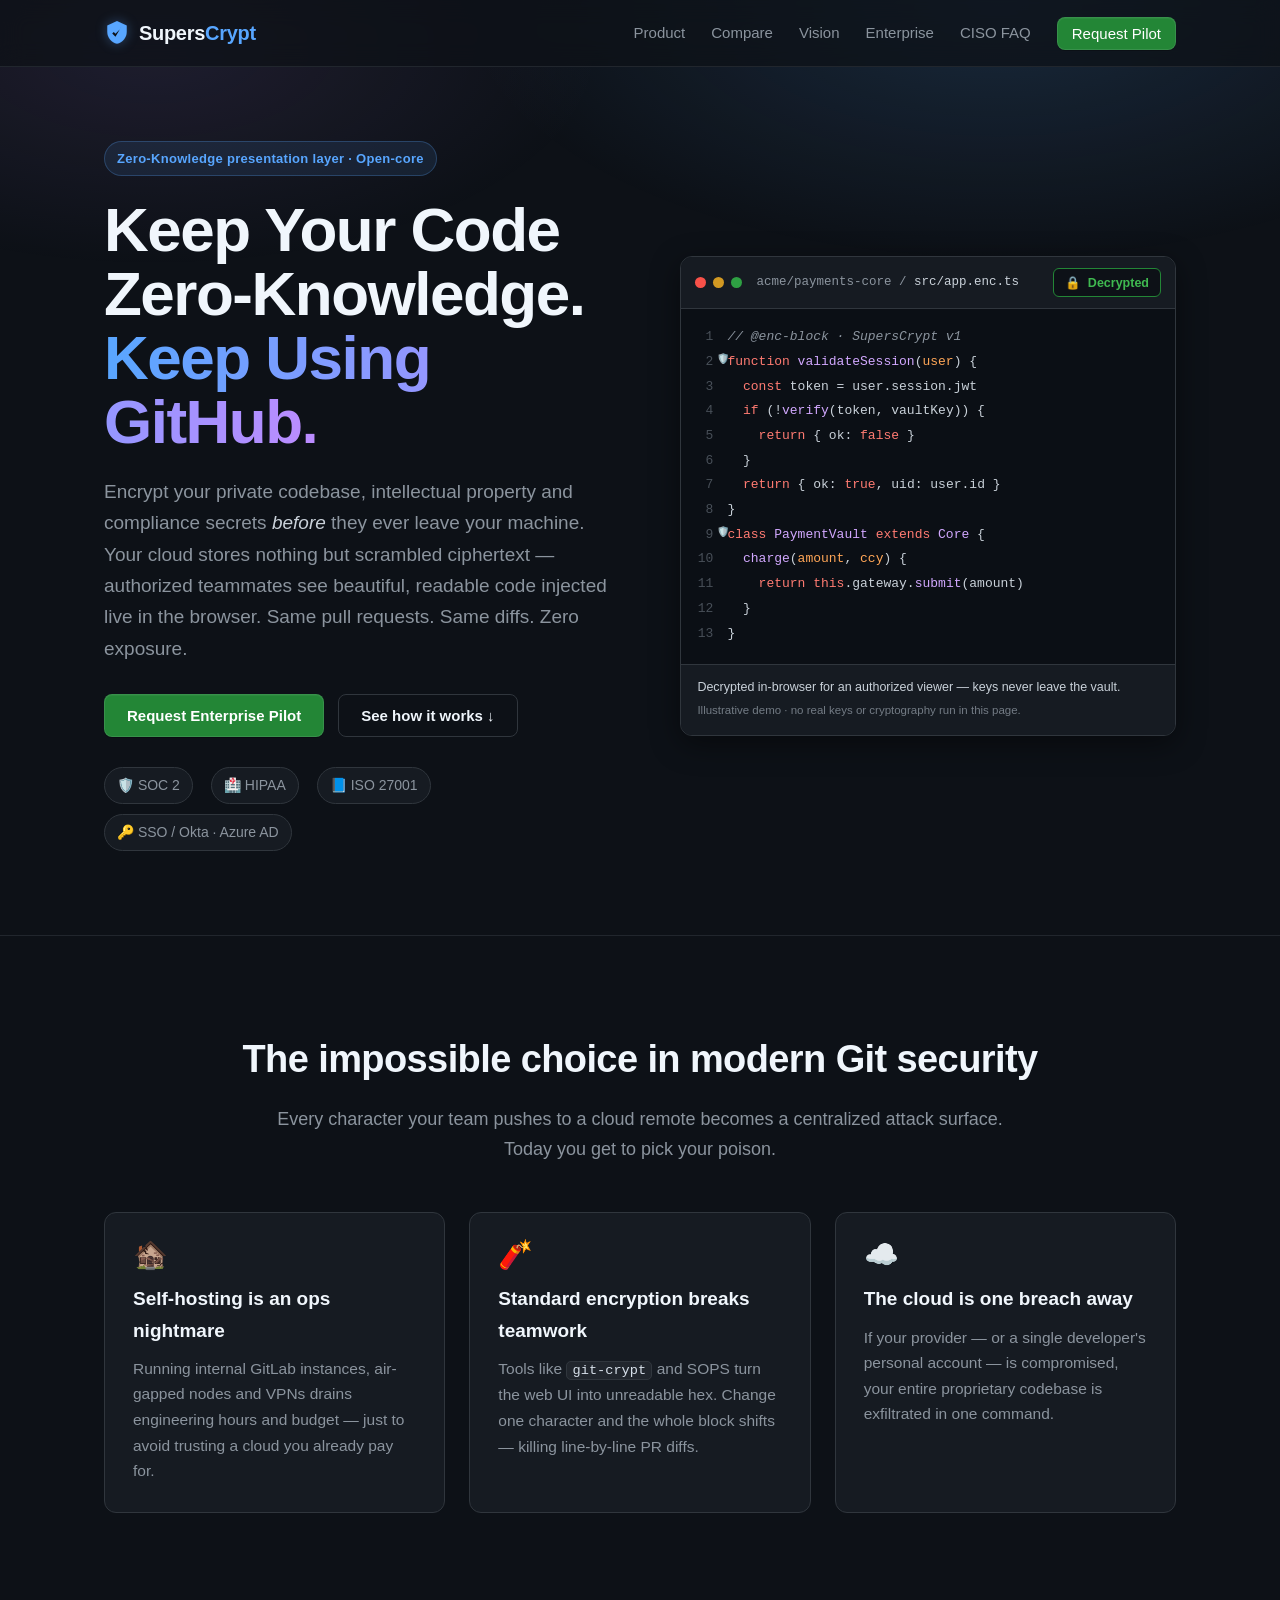
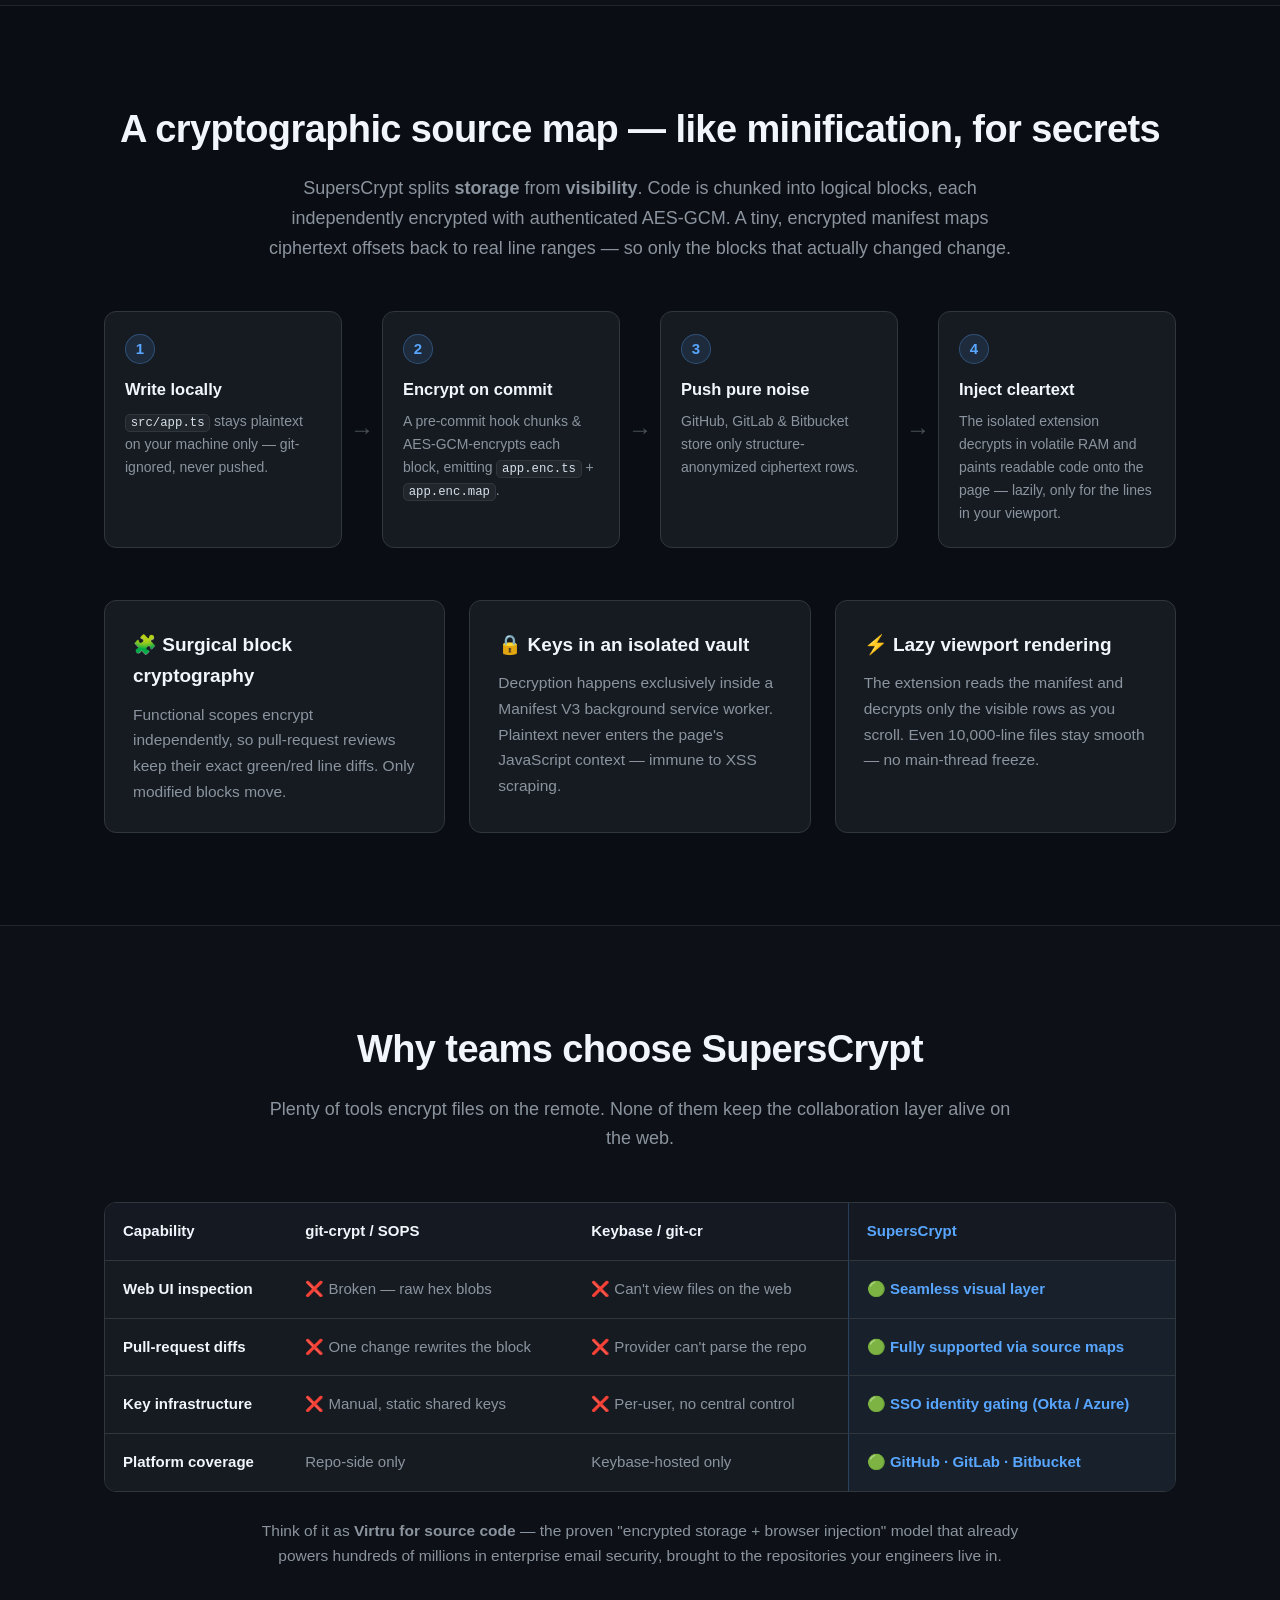
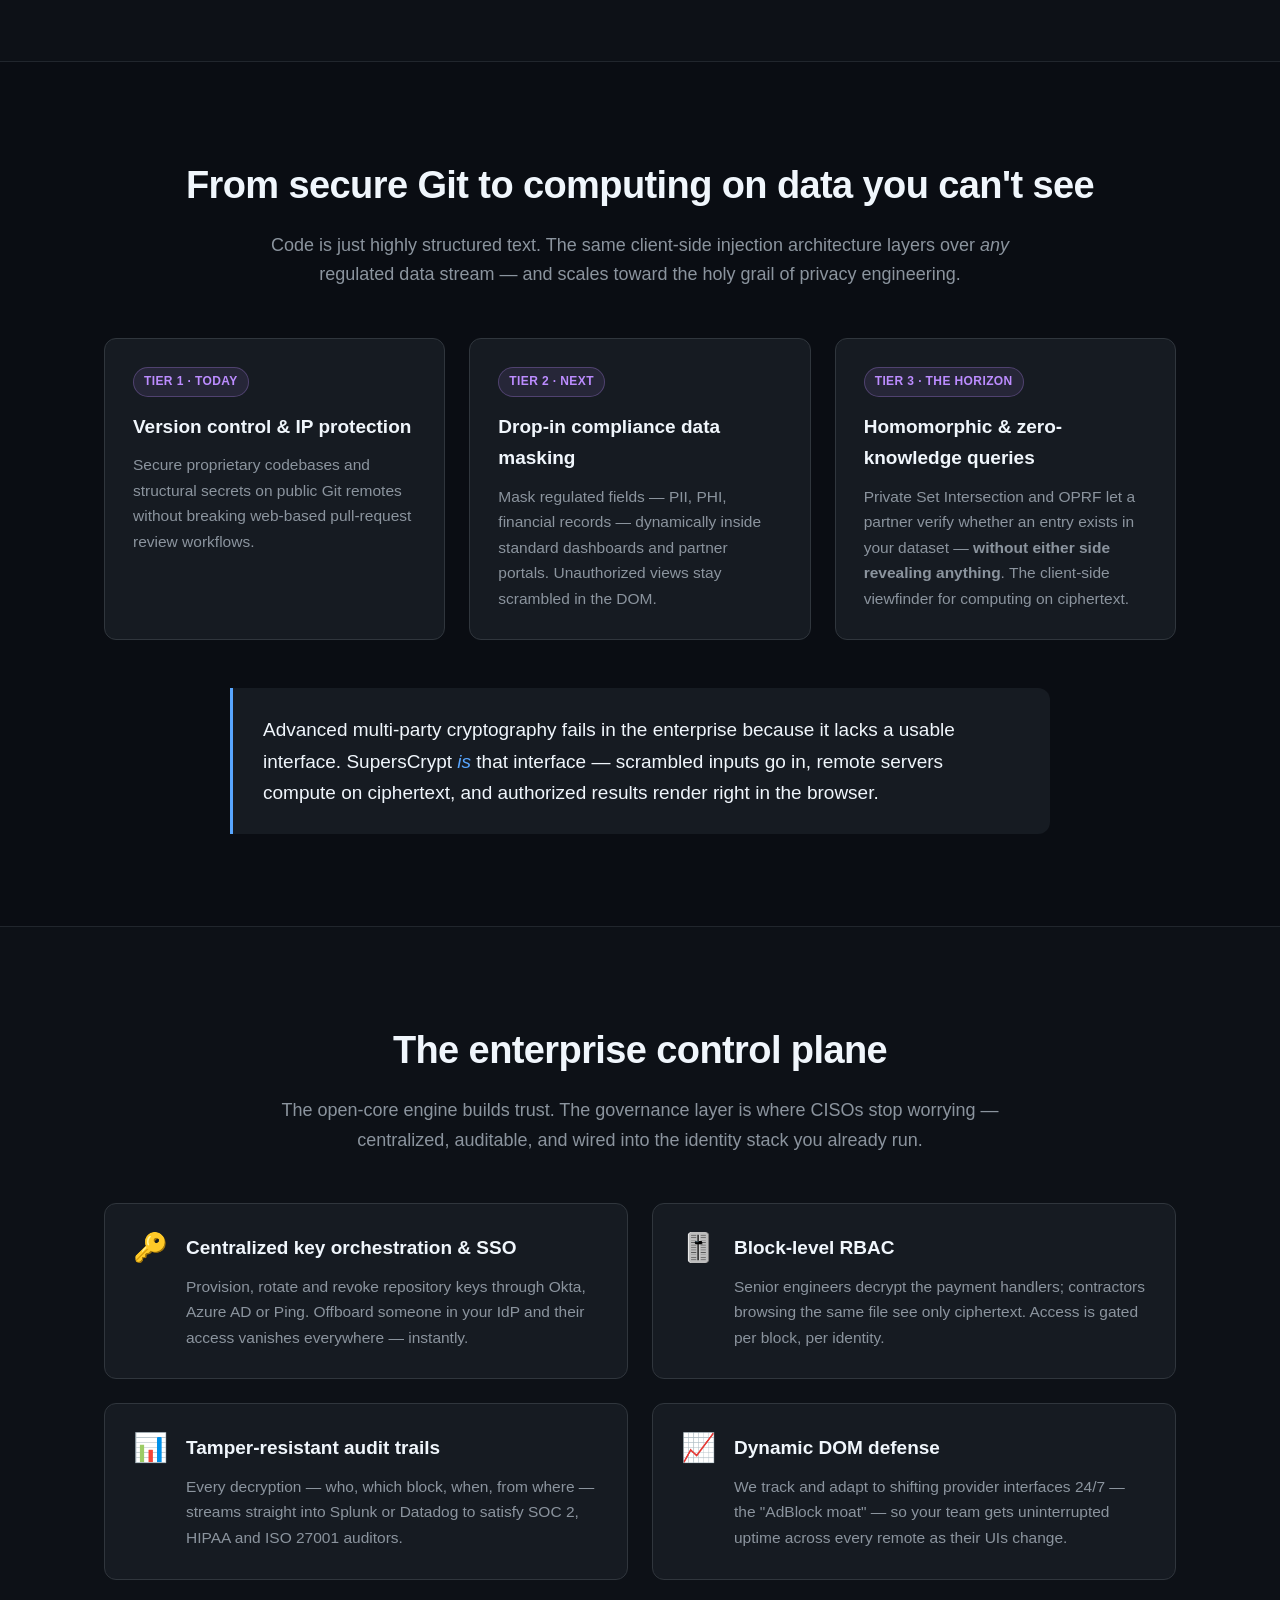
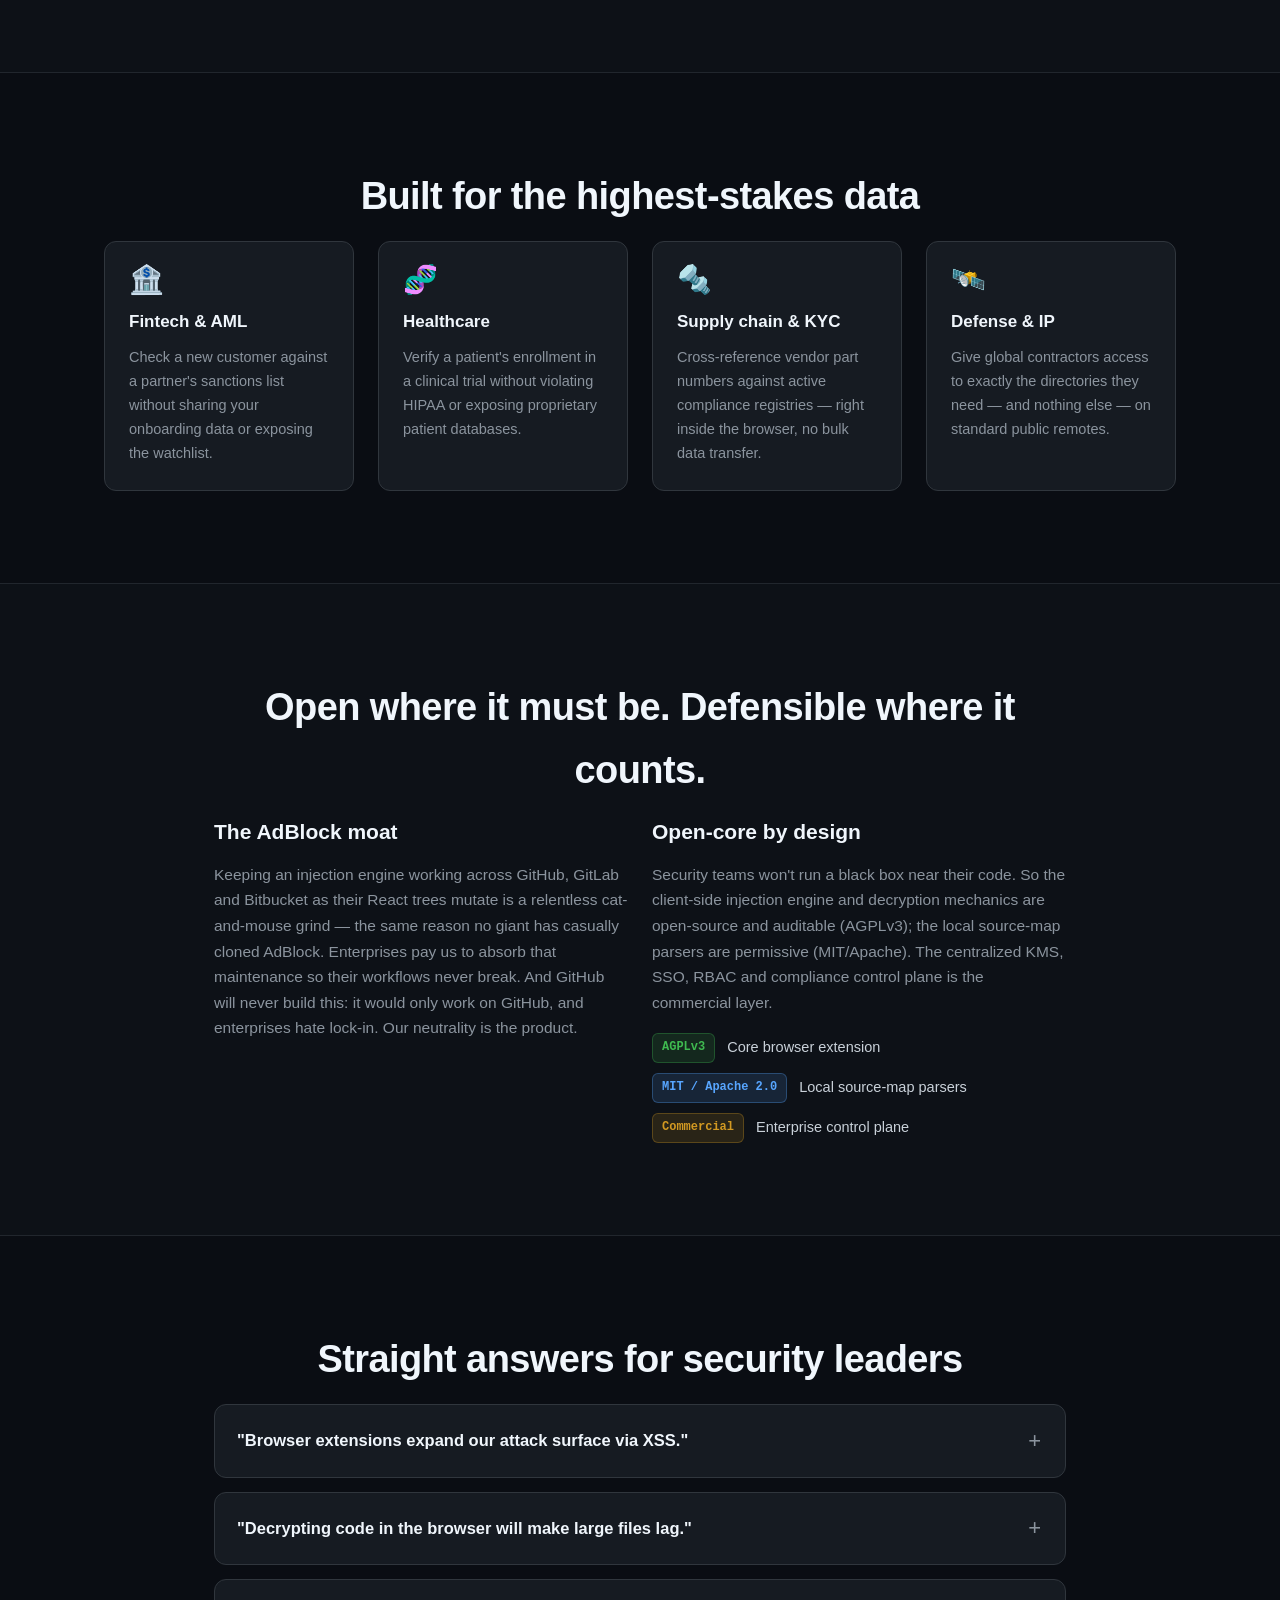
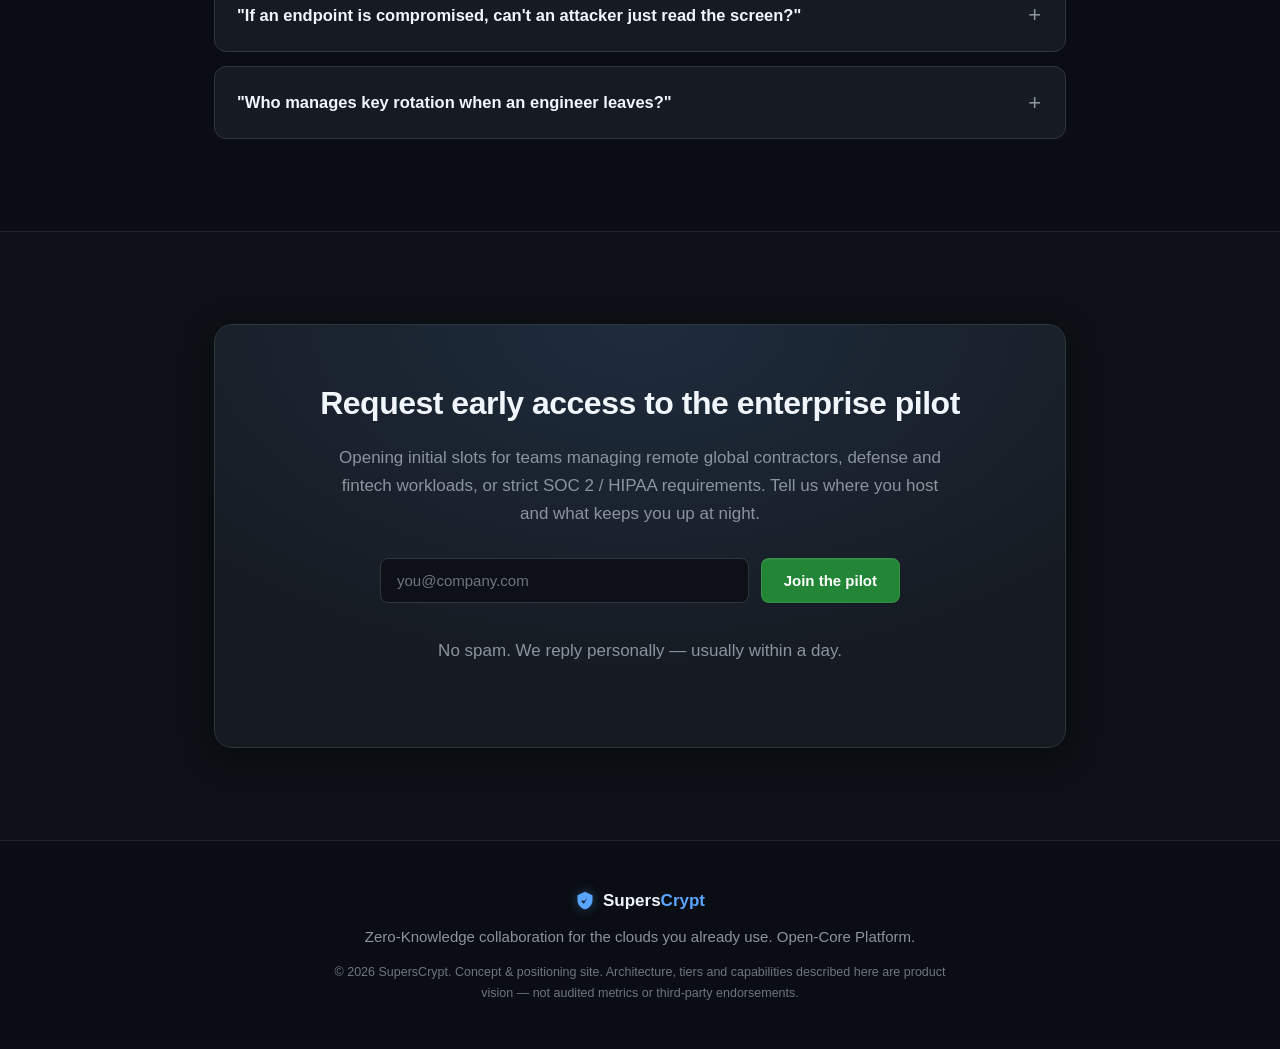
==== index.html @ 4b80c322 "Add SupersCrypt marketing website Static single-page site (index.html + styles.css + demo.js) with a" ====
<!DOCTYPE html>
<html lang="en">
<head>
  <meta charset="UTF-8" />
  <meta name="viewport" content="width=device-width, initial-scale=1.0" />
  <title>SupersCrypt — Zero-Knowledge Code &amp; Data on the Clouds You Already Use</title>
  <meta name="description"
    content="SupersCrypt keeps your source code and regulated data zero-knowledge on GitHub, GitLab and Bitbucket. A Manifest V3 browser extension renders ciphertext as live cleartext, client-side only — without breaking pull-request reviews." />
  <meta name="color-scheme" content="dark" />

  <!-- Open Graph -->
  <meta property="og:type" content="website" />
  <meta property="og:title" content="SupersCrypt — Keep Your Code Zero-Knowledge. Keep Using GitHub." />
  <meta property="og:description"
    content="Encrypt code and compliance secrets before they leave your machine. Collaborate seamlessly on public remotes with client-side visual injection." />

  <!-- Inline SVG shield favicon — no external requests -->
  <link rel="icon" href="data:image/svg+xml,%3Csvg xmlns='http://www.w3.org/2000/svg' viewBox='0 0 24 24'%3E%3Cpath fill='%2358a6ff' d='M12 1 3 5v6c0 5 3.8 9.7 9 11 5.2-1.3 9-6 9-11V5l-9-4Z'/%3E%3Cpath fill='%230d1117' d='m10.6 15.4-3-3 1.4-1.4 1.6 1.6 3.9-3.9L16 6.2l-5.4 9.2Z'/%3E%3C/svg%3E" />

  <link rel="stylesheet" href="styles.css" />
</head>
<body>
  <a class="skip-link" href="#hero">Skip to content</a>

  <!-- ============================ HEADER ============================ -->
  <header class="site-header">
    <div class="container header-inner">
      <a class="logo" href="#hero" aria-label="SupersCrypt home">
        <svg class="logo-mark" viewBox="0 0 24 24" width="26" height="26" aria-hidden="true">
          <path fill="var(--accent-blue)" d="M12 1 3 5v6c0 5 3.8 9.7 9 11 5.2-1.3 9-6 9-11V5l-9-4Z" />
          <path fill="var(--bg-dark)" d="m10.6 15.4-3-3 1.4-1.4 1.6 1.6 3.9-3.9L16 6.2l-5.4 9.2Z" />
        </svg>
        <span>Supers<span class="logo-accent">Crypt</span></span>
      </a>

      <button class="nav-toggle" aria-expanded="false" aria-controls="primary-nav" aria-label="Toggle navigation">
        <span></span><span></span><span></span>
      </button>

      <nav id="primary-nav" class="primary-nav" aria-label="Primary">
        <a href="#how">Product</a>
        <a href="#compare">Compare</a>
        <a href="#vision">Vision</a>
        <a href="#enterprise">Enterprise</a>
        <a href="#faq">CISO&nbsp;FAQ</a>
        <a class="btn btn-primary btn-sm" href="#pilot">Request&nbsp;Pilot</a>
      </nav>
    </div>
  </header>

  <main>
    <!-- ============================ HERO ============================ -->
    <section class="hero" id="hero">
      <div class="container hero-grid">
        <div class="hero-copy">
          <span class="eyebrow">Zero-Knowledge presentation layer · Open-core</span>
          <h1>Keep Your Code<br />Zero-Knowledge.<br /><span class="grad">Keep Using GitHub.</span></h1>
          <p class="hero-sub">
            Encrypt your private codebase, intellectual property and compliance secrets
            <em>before</em> they ever leave your machine. Your cloud stores nothing but scrambled
            ciphertext — authorized teammates see beautiful, readable code injected live in the
            browser. Same pull requests. Same diffs. Zero exposure.
          </p>
          <div class="hero-cta">
            <a class="btn btn-primary" href="#pilot">Request Enterprise Pilot</a>
            <a class="btn btn-ghost" href="#how">See how it works ↓</a>
          </div>
          <ul class="hero-badges" aria-label="Compliance alignment">
            <li>🛡️ SOC 2</li>
            <li>🏥 HIPAA</li>
            <li>📘 ISO 27001</li>
            <li>🔑 SSO / Okta · Azure AD</li>
          </ul>
        </div>

        <!-- Animated visual-injection demo -->
        <figure class="demo" aria-label="Demonstration of ciphertext being decrypted into readable code in the browser">
          <div class="demo-chrome">
            <div class="demo-dots"><span></span><span></span><span></span></div>
            <div class="demo-file"><span class="demo-path">acme/payments-core</span> / <span class="demo-name">src/app.enc.ts</span></div>
            <button id="demo-toggle" class="demo-toggle" type="button" aria-pressed="false">
              <span class="demo-toggle-icon" aria-hidden="true">🔓</span>
              <span class="demo-toggle-label">Locked</span>
            </button>
          </div>
          <div id="code" class="demo-code" role="img" aria-label="A source file shown as encrypted ciphertext, then decrypted into readable TypeScript with verified-block shields">
            <!-- rows injected by demo.js -->
          </div>
          <figcaption class="demo-caption">
            <span id="demo-status">Ciphertext on the server — what GitHub actually stores.</span>
            <span class="demo-note">Illustrative demo · no real keys or cryptography run in this page.</span>
          </figcaption>
        </figure>
      </div>
    </section>

    <!-- ============================ PROBLEM ============================ -->
    <section class="section" id="problem">
      <div class="container">
        <h2 class="section-title">The impossible choice in modern Git security</h2>
        <p class="section-lead">
          Every character your team pushes to a cloud remote becomes a centralized attack surface.
          Today you get to pick your poison.
        </p>
        <div class="grid grid-3 reveal-group">
          <article class="card">
            <div class="card-icon">🏚️</div>
            <h3>Self-hosting is an ops nightmare</h3>
            <p>Running internal GitLab instances, air-gapped nodes and VPNs drains engineering
              hours and budget — just to avoid trusting a cloud you already pay for.</p>
          </article>
          <article class="card">
            <div class="card-icon">🧨</div>
            <h3>Standard encryption breaks teamwork</h3>
            <p>Tools like <code>git-crypt</code> and SOPS turn the web UI into unreadable hex.
              Change one character and the whole block shifts — killing line-by-line PR diffs.</p>
          </article>
          <article class="card">
            <div class="card-icon">☁️</div>
            <h3>The cloud is one breach away</h3>
            <p>If your provider — or a single developer's personal account — is compromised, your
              entire proprietary codebase is exfiltrated in one command.</p>
          </article>
        </div>
      </div>
    </section>

    <!-- ============================ HOW IT WORKS ============================ -->
    <section class="section section-alt" id="how">
      <div class="container">
        <h2 class="section-title">A cryptographic source map — like minification, for secrets</h2>
        <p class="section-lead">
          SupersCrypt splits <strong>storage</strong> from <strong>visibility</strong>. Code is
          chunked into logical blocks, each independently encrypted with authenticated AES-GCM. A
          tiny, encrypted manifest maps ciphertext offsets back to real line ranges — so only the
          blocks that actually changed change.
        </p>

        <ol class="flow reveal-group" aria-label="Data flow">
          <li class="flow-step">
            <span class="flow-num">1</span>
            <h3>Write locally</h3>
            <p><code>src/app.ts</code> stays plaintext on your machine only — git-ignored, never
              pushed.</p>
          </li>
          <li class="flow-arrow" aria-hidden="true">→</li>
          <li class="flow-step">
            <span class="flow-num">2</span>
            <h3>Encrypt on commit</h3>
            <p>A pre-commit hook chunks &amp; AES-GCM-encrypts each block, emitting
              <code>app.enc.ts</code> + <code>app.enc.map</code>.</p>
          </li>
          <li class="flow-arrow" aria-hidden="true">→</li>
          <li class="flow-step">
            <span class="flow-num">3</span>
            <h3>Push pure noise</h3>
            <p>GitHub, GitLab &amp; Bitbucket store only structure-anonymized ciphertext rows.</p>
          </li>
          <li class="flow-arrow" aria-hidden="true">→</li>
          <li class="flow-step">
            <span class="flow-num">4</span>
            <h3>Inject cleartext</h3>
            <p>The isolated extension decrypts in volatile RAM and paints readable code onto the
              page — lazily, only for the lines in your viewport.</p>
          </li>
        </ol>

        <div class="grid grid-3 reveal-group how-pillars">
          <article class="card">
            <h3>🧩 Surgical block cryptography</h3>
            <p>Functional scopes encrypt independently, so pull-request reviews keep their exact
              green/red line diffs. Only modified blocks move.</p>
          </article>
          <article class="card">
            <h3>🔒 Keys in an isolated vault</h3>
            <p>Decryption happens exclusively inside a Manifest V3 background service worker.
              Plaintext never enters the page's JavaScript context — immune to XSS scraping.</p>
          </article>
          <article class="card">
            <h3>⚡ Lazy viewport rendering</h3>
            <p>The extension reads the manifest and decrypts only the visible rows as you scroll.
              Even 10,000-line files stay smooth — no main-thread freeze.</p>
          </article>
        </div>
      </div>
    </section>

    <!-- ============================ COMPARISON ============================ -->
    <section class="section" id="compare">
      <div class="container">
        <h2 class="section-title">Why teams choose SupersCrypt</h2>
        <p class="section-lead">
          Plenty of tools encrypt files on the remote. None of them keep the collaboration layer
          alive on the web.
        </p>
        <div class="table-wrap reveal">
          <table class="compare">
            <thead>
              <tr>
                <th scope="col">Capability</th>
                <th scope="col">git-crypt / SOPS</th>
                <th scope="col">Keybase / git-cr</th>
                <th scope="col" class="col-us">SupersCrypt</th>
              </tr>
            </thead>
            <tbody>
              <tr>
                <th scope="row">Web UI inspection</th>
                <td class="neg">❌ Broken — raw hex blobs</td>
                <td class="neg">❌ Can't view files on the web</td>
                <td class="pos">🟢 Seamless visual layer</td>
              </tr>
              <tr>
                <th scope="row">Pull-request diffs</th>
                <td class="neg">❌ One change rewrites the block</td>
                <td class="neg">❌ Provider can't parse the repo</td>
                <td class="pos">🟢 Fully supported via source maps</td>
              </tr>
              <tr>
                <th scope="row">Key infrastructure</th>
                <td class="neg">❌ Manual, static shared keys</td>
                <td class="neg">❌ Per-user, no central control</td>
                <td class="pos">🟢 SSO identity gating (Okta / Azure)</td>
              </tr>
              <tr>
                <th scope="row">Platform coverage</th>
                <td class="neg">Repo-side only</td>
                <td class="neg">Keybase-hosted only</td>
                <td class="pos">🟢 GitHub · GitLab · Bitbucket</td>
              </tr>
            </tbody>
          </table>
        </div>
        <p class="aside">
          Think of it as <strong>Virtru for source code</strong> — the proven "encrypted storage +
          browser injection" model that already powers hundreds of millions in enterprise email
          security, brought to the repositories your engineers live in.
        </p>
      </div>
    </section>

    <!-- ============================ VISION ============================ -->
    <section class="section section-alt" id="vision">
      <div class="container">
        <h2 class="section-title">From secure Git to computing on data you can't see</h2>
        <p class="section-lead">
          Code is just highly structured text. The same client-side injection architecture layers
          over <em>any</em> regulated data stream — and scales toward the holy grail of privacy
          engineering.
        </p>
        <div class="grid grid-3 tiers reveal-group">
          <article class="card tier">
            <span class="tier-tag">Tier 1 · Today</span>
            <h3>Version control &amp; IP protection</h3>
            <p>Secure proprietary codebases and structural secrets on public Git remotes without
              breaking web-based pull-request review workflows.</p>
          </article>
          <article class="card tier">
            <span class="tier-tag">Tier 2 · Next</span>
            <h3>Drop-in compliance data masking</h3>
            <p>Mask regulated fields — PII, PHI, financial records — dynamically inside standard
              dashboards and partner portals. Unauthorized views stay scrambled in the DOM.</p>
          </article>
          <article class="card tier">
            <span class="tier-tag">Tier 3 · The horizon</span>
            <h3>Homomorphic &amp; zero-knowledge queries</h3>
            <p>Private Set Intersection and OPRF let a partner verify whether an entry exists in
              your dataset — <strong>without either side revealing anything</strong>. The client-side
              viewfinder for computing on ciphertext.</p>
          </article>
        </div>
        <blockquote class="pull-quote reveal">
          Advanced multi-party cryptography fails in the enterprise because it lacks a usable
          interface. SupersCrypt <em>is</em> that interface — scrambled inputs go in, remote servers
          compute on ciphertext, and authorized results render right in the browser.
        </blockquote>
      </div>
    </section>

    <!-- ============================ ENTERPRISE ============================ -->
    <section class="section" id="enterprise">
      <div class="container">
        <h2 class="section-title">The enterprise control plane</h2>
        <p class="section-lead">
          The open-core engine builds trust. The governance layer is where CISOs stop worrying —
          centralized, auditable, and wired into the identity stack you already run.
        </p>
        <div class="grid grid-2 reveal-group">
          <article class="card feature-row">
            <div class="card-icon">🔑</div>
            <div>
              <h3>Centralized key orchestration &amp; SSO</h3>
              <p>Provision, rotate and revoke repository keys through Okta, Azure AD or Ping.
                Offboard someone in your IdP and their access vanishes everywhere — instantly.</p>
            </div>
          </article>
          <article class="card feature-row">
            <div class="card-icon">🎚️</div>
            <div>
              <h3>Block-level RBAC</h3>
              <p>Senior engineers decrypt the payment handlers; contractors browsing the same file
                see only ciphertext. Access is gated per block, per identity.</p>
            </div>
          </article>
          <article class="card feature-row">
            <div class="card-icon">📊</div>
            <div>
              <h3>Tamper-resistant audit trails</h3>
              <p>Every decryption — who, which block, when, from where — streams straight into
                Splunk or Datadog to satisfy SOC 2, HIPAA and ISO 27001 auditors.</p>
            </div>
          </article>
          <article class="card feature-row">
            <div class="card-icon">📈</div>
            <div>
              <h3>Dynamic DOM defense</h3>
              <p>We track and adapt to shifting provider interfaces 24/7 — the "AdBlock moat" — so
                your team gets uninterrupted uptime across every remote as their UIs change.</p>
            </div>
          </article>
        </div>
      </div>
    </section>

    <!-- ============================ VERTICALS ============================ -->
    <section class="section section-alt" id="verticals">
      <div class="container">
        <h2 class="section-title">Built for the highest-stakes data</h2>
        <div class="grid grid-4 reveal-group">
          <article class="card mini">
            <div class="card-icon">🏦</div>
            <h3>Fintech &amp; AML</h3>
            <p>Check a new customer against a partner's sanctions list without sharing your
              onboarding data or exposing the watchlist.</p>
          </article>
          <article class="card mini">
            <div class="card-icon">🧬</div>
            <h3>Healthcare</h3>
            <p>Verify a patient's enrollment in a clinical trial without violating HIPAA or
              exposing proprietary patient databases.</p>
          </article>
          <article class="card mini">
            <div class="card-icon">🔩</div>
            <h3>Supply chain &amp; KYC</h3>
            <p>Cross-reference vendor part numbers against active compliance registries — right
              inside the browser, no bulk data transfer.</p>
          </article>
          <article class="card mini">
            <div class="card-icon">🛰️</div>
            <h3>Defense &amp; IP</h3>
            <p>Give global contractors access to exactly the directories they need — and nothing
              else — on standard public remotes.</p>
          </article>
        </div>
      </div>
    </section>

    <!-- ============================ MOAT / OPEN-CORE ============================ -->
    <section class="section" id="moat">
      <div class="container narrow">
        <h2 class="section-title">Open where it must be. Defensible where it counts.</h2>
        <div class="grid grid-2 reveal-group moat-grid">
          <div class="moat-copy">
            <h3>The AdBlock moat</h3>
            <p>Keeping an injection engine working across GitHub, GitLab and Bitbucket as their
              React trees mutate is a relentless cat-and-mouse grind — the same reason no giant has
              casually cloned AdBlock. Enterprises pay us to absorb that maintenance so their
              workflows never break. And GitHub will never build this: it would only work on
              GitHub, and enterprises hate lock-in. Our neutrality is the product.</p>
          </div>
          <div class="moat-copy">
            <h3>Open-core by design</h3>
            <p>Security teams won't run a black box near their code. So the client-side injection
              engine and decryption mechanics are open-source and auditable (AGPLv3); the local
              source-map parsers are permissive (MIT/Apache). The centralized KMS, SSO, RBAC and
              compliance control plane is the commercial layer.</p>
            <ul class="license-list">
              <li><span class="lic lic-agpl">AGPLv3</span> Core browser extension</li>
              <li><span class="lic lic-mit">MIT / Apache 2.0</span> Local source-map parsers</li>
              <li><span class="lic lic-pro">Commercial</span> Enterprise control plane</li>
            </ul>
          </div>
        </div>
      </div>
    </section>

    <!-- ============================ CISO FAQ ============================ -->
    <section class="section section-alt" id="faq">
      <div class="container narrow">
        <h2 class="section-title">Straight answers for security leaders</h2>
        <div class="faq reveal-group">
          <details class="faq-item">
            <summary>"Browser extensions expand our attack surface via XSS."</summary>
            <p>SupersCrypt runs on Manifest V3. Decryption happens exclusively in an isolated
              background service worker — plaintext and keys never touch the web page's global
              JavaScript context, making it immune to page-level XSS scraping. For enterprise
              clients we deliver signed build artifacts you deploy internally via Jamf, Intune or
              Google Admin, not the public store.</p>
          </details>
          <details class="faq-item">
            <summary>"Decrypting code in the browser will make large files lag."</summary>
            <p>That was our hardest engineering problem. Because the pre-commit hook pre-chunks and
              indexes every file, the extension acts like a minification source map: it reads a
              compact manifest, finds the line ranges currently in the viewport, and lazily decrypts
              only those DOM nodes as you scroll. Memory footprint stays negligible even on massive
              files.</p>
          </details>
          <details class="faq-item">
            <summary>"If an endpoint is compromised, can't an attacker just read the screen?"</summary>
            <p>Correct — screen-scraping malware on an endpoint is a job for your EDR (CrowdStrike,
              etc.). SupersCrypt neutralizes a different, higher-consequence vector: centralized
              cloud breaches. Steal a GitHub token today and you get 100% of the IP. With
              SupersCrypt you get unreadable noise — an attacker would have to breach machines one
              by one, eliminating the single catastrophic leak.</p>
          </details>
          <details class="faq-item">
            <summary>"Who manages key rotation when an engineer leaves?"</summary>
            <p>You don't hand-track keys. SupersCrypt integrates with your IdP via SAML/OIDC. When
              an authorized engineer opens a repo, the extension validates their identity and
              requests a short-lived, in-memory decryption token. Deactivate them in Okta or Azure
              AD and their access to both the web UI and any local clone vanishes instantly. Master
              keys stay governed in your existing enterprise KMS.</p>
          </details>
        </div>
      </div>
    </section>

    <!-- ============================ PILOT CTA ============================ -->
    <section class="section cta-section" id="pilot">
      <div class="container narrow">
        <div class="cta-card reveal">
          <h2>Request early access to the enterprise pilot</h2>
          <p>Opening initial slots for teams managing remote global contractors, defense and
            fintech workloads, or strict SOC 2 / HIPAA requirements. Tell us where you host and
            what keeps you up at night.</p>

          <!-- TODO: paste your Formspree / Formspark / Netlify Forms endpoint into `action` and
               remove data-demo to send real submissions. -->
          <form id="pilot-form" class="pilot-form" action="#" method="POST" data-demo="true" novalidate>
            <label class="visually-hidden" for="email">Work email</label>
            <div class="input-row">
              <input id="email" type="email" name="email" placeholder="you@company.com"
                autocomplete="email" required />
              <button class="btn btn-primary" type="submit">Join the pilot</button>
            </div>
            <p id="form-msg" class="form-msg" role="status" aria-live="polite"></p>
          </form>
          <p class="cta-fineprint">No spam. We reply personally — usually within a day.</p>
        </div>
      </div>
    </section>
  </main>

  <!-- ============================ FOOTER ============================ -->
  <footer class="site-footer">
    <div class="container footer-inner">
      <div class="footer-brand">
        <svg class="logo-mark" viewBox="0 0 24 24" width="20" height="20" aria-hidden="true">
          <path fill="var(--accent-blue)" d="M12 1 3 5v6c0 5 3.8 9.7 9 11 5.2-1.3 9-6 9-11V5l-9-4Z" />
          <path fill="var(--bg-dark)" d="m10.6 15.4-3-3 1.4-1.4 1.6 1.6 3.9-3.9L16 6.2l-5.4 9.2Z" />
        </svg>
        <span>Supers<span class="logo-accent">Crypt</span></span>
      </div>
      <p class="footer-tag">Zero-Knowledge collaboration for the clouds you already use. Open-Core Platform.</p>
      <p class="footer-legal">
        © 2026 SupersCrypt. Concept &amp; positioning site. Architecture, tiers and capabilities
        described here are product vision — not audited metrics or third-party endorsements.
      </p>
    </div>
  </footer>

  <script src="demo.js" defer></script>
</body>
</html>
---- styles.css ----
/* =====================================================================
   SupersCrypt — dark GitHub-Primer marketing theme
   Self-contained, no external fonts/assets.
   ===================================================================== */

:root {
  --bg-dark:        #0d1117;
  --bg-alt:         #0a0d13;
  --bg-card:        #161b22;
  --bg-card-hover:  #1c232d;
  --border:         #30363d;
  --border-soft:    #21262d;
  --text-main:      #c9d1d9;
  --text-bright:    #f0f6fc;
  --text-muted:     #8b949e;
  --primary-green:  #238636;
  --green-hover:    #2ea043;
  --accent-blue:    #58a6ff;
  --accent-purple:  #bc8cff;
  --danger:         #f85149;
  --radius:         12px;
  --radius-sm:      8px;
  --maxw:           1120px;
  --shadow:         0 8px 30px rgba(0, 0, 0, .45);
  --font: -apple-system, BlinkMacSystemFont, "Segoe UI", Helvetica, Arial, sans-serif;
  --mono: "SFMono-Regular", "SF Mono", ui-monospace, Consolas, "Liberation Mono", Menlo, monospace;
}

* { box-sizing: border-box; }

html { scroll-behavior: smooth; }

body {
  margin: 0;
  font-family: var(--font);
  background: var(--bg-dark);
  color: var(--text-main);
  line-height: 1.65;
  -webkit-font-smoothing: antialiased;
  overflow-x: hidden;
}

/* Ambient gradient glow behind the page top */
body::before {
  content: "";
  position: fixed;
  inset: 0 0 auto 0;
  height: 620px;
  background:
    radial-gradient(60% 60% at 78% 0%, rgba(88, 166, 255, .16), transparent 70%),
    radial-gradient(50% 50% at 12% 8%, rgba(188, 140, 255, .10), transparent 70%);
  pointer-events: none;
  z-index: 0;
}

.container { width: 100%; max-width: var(--maxw); margin: 0 auto; padding: 0 24px; }
.container.narrow { max-width: 900px; }

a { color: var(--accent-blue); text-decoration: none; }
a:hover { text-decoration: underline; }

code {
  font-family: var(--mono);
  font-size: .88em;
  background: var(--border-soft);
  border: 1px solid var(--border);
  padding: .08em .38em;
  border-radius: 5px;
  color: #d7e0ea;
}

.visually-hidden {
  position: absolute; width: 1px; height: 1px; padding: 0; margin: -1px;
  overflow: hidden; clip: rect(0 0 0 0); white-space: nowrap; border: 0;
}

.skip-link {
  position: absolute; left: -999px; top: 0; z-index: 200;
  background: var(--primary-green); color: #fff; padding: 10px 16px; border-radius: 0 0 8px 0;
}
.skip-link:focus { left: 0; }

/* -------------------------- Buttons -------------------------- */
.btn {
  display: inline-flex; align-items: center; justify-content: center; gap: 8px;
  font-weight: 600; font-size: 15px; line-height: 1;
  padding: 13px 22px; border-radius: var(--radius-sm);
  border: 1px solid transparent; cursor: pointer; transition: .18s ease;
  text-decoration: none; white-space: nowrap;
}
.btn:hover { text-decoration: none; }
.btn-sm { padding: 8px 14px; font-size: 14px; }
.btn-primary {
  background: var(--primary-green); color: #fff;
  border-color: rgba(240, 246, 252, .1);
  box-shadow: 0 1px 0 rgba(0, 0, 0, .25), inset 0 1px 0 rgba(255, 255, 255, .04);
}
.btn-primary:hover { background: var(--green-hover); transform: translateY(-1px); }
.btn-ghost {
  background: transparent; color: var(--text-bright);
  border-color: var(--border);
}
.btn-ghost:hover { background: var(--bg-card); border-color: #484f58; transform: translateY(-1px); }

/* -------------------------- Header -------------------------- */
.site-header {
  position: sticky; top: 0; z-index: 100;
  background: rgba(13, 17, 23, .72);
  backdrop-filter: blur(12px);
  -webkit-backdrop-filter: blur(12px);
  border-bottom: 1px solid var(--border-soft);
}
.header-inner { display: flex; align-items: center; justify-content: space-between; height: 66px; }
.logo {
  display: flex; align-items: center; gap: 9px;
  font-size: 20px; font-weight: 800; color: var(--text-bright); letter-spacing: -.3px;
}
.logo:hover { text-decoration: none; }
.logo-accent { color: var(--accent-blue); }
.logo-mark { flex: none; filter: drop-shadow(0 0 6px rgba(88, 166, 255, .35)); }

.primary-nav { display: flex; align-items: center; gap: 26px; }
.primary-nav a {
  color: var(--text-muted); font-size: 15px; font-weight: 500;
}
.primary-nav a:hover { color: var(--text-bright); text-decoration: none; }
.primary-nav a.btn { color: #fff; }

.nav-toggle {
  display: none; flex-direction: column; gap: 5px;
  background: none; border: 0; cursor: pointer; padding: 8px;
}
.nav-toggle span { width: 22px; height: 2px; background: var(--text-main); border-radius: 2px; transition: .2s; }
.nav-toggle[aria-expanded="true"] span:nth-child(1) { transform: translateY(7px) rotate(45deg); }
.nav-toggle[aria-expanded="true"] span:nth-child(2) { opacity: 0; }
.nav-toggle[aria-expanded="true"] span:nth-child(3) { transform: translateY(-7px) rotate(-45deg); }

/* -------------------------- Sections -------------------------- */
.section { position: relative; z-index: 1; padding: 92px 0; border-top: 1px solid var(--border-soft); }
.section-alt { background: var(--bg-alt); }
.section-title {
  font-size: clamp(26px, 3.4vw, 38px); font-weight: 800; letter-spacing: -.6px;
  color: var(--text-bright); text-align: center; margin: 0 0 14px;
}
.section-lead {
  max-width: 760px; margin: 0 auto 48px; text-align: center;
  font-size: 18px; color: var(--text-muted);
}

/* -------------------------- Hero -------------------------- */
.hero { position: relative; z-index: 1; padding: 74px 0 84px; }
.hero-grid {
  display: grid; grid-template-columns: 1.05fr 1fr; gap: 56px; align-items: center;
}
.eyebrow {
  display: inline-block; font-size: 13px; font-weight: 600; letter-spacing: .3px;
  color: var(--accent-blue); background: rgba(88, 166, 255, .1);
  border: 1px solid rgba(88, 166, 255, .25); padding: 6px 12px; border-radius: 999px;
  margin-bottom: 22px;
}
.hero h1 {
  font-size: clamp(38px, 5.6vw, 62px); line-height: 1.03; font-weight: 800;
  letter-spacing: -1.5px; margin: 0 0 22px; color: var(--text-bright);
}
.grad {
  background: linear-gradient(92deg, var(--accent-blue), var(--accent-purple));
  -webkit-background-clip: text; background-clip: text; -webkit-text-fill-color: transparent;
}
.hero-sub { font-size: 19px; color: var(--text-muted); max-width: 560px; margin: 0 0 30px; }
.hero-sub em { color: var(--text-main); font-style: italic; }
.hero-cta { display: flex; flex-wrap: wrap; gap: 14px; margin-bottom: 30px; }
.hero-badges {
  display: flex; flex-wrap: wrap; gap: 10px 18px; list-style: none; padding: 0; margin: 0;
  font-size: 14px; color: var(--text-muted);
}
.hero-badges li {
  border: 1px solid var(--border); background: var(--bg-card);
  padding: 6px 12px; border-radius: 999px;
}

/* -------------------------- Injection demo -------------------------- */
.demo {
  margin: 0; border: 1px solid var(--border); border-radius: var(--radius);
  background: #0b0f15; box-shadow: var(--shadow); overflow: hidden;
}
.demo-chrome {
  display: flex; align-items: center; gap: 14px;
  padding: 11px 14px; background: var(--bg-card); border-bottom: 1px solid var(--border);
}
.demo-dots { display: flex; gap: 7px; }
.demo-dots span { width: 11px; height: 11px; border-radius: 50%; background: #30363d; }
.demo-dots span:nth-child(1) { background: #f85149; }
.demo-dots span:nth-child(2) { background: #d29922; }
.demo-dots span:nth-child(3) { background: #2ea043; }
.demo-file { font-family: var(--mono); font-size: 12.5px; color: var(--text-muted); }
.demo-file .demo-name { color: var(--text-main); }
.demo-toggle {
  margin-left: auto; display: inline-flex; align-items: center; gap: 7px;
  font-size: 12.5px; font-weight: 600; color: var(--text-muted);
  background: #0d1117; border: 1px solid var(--border); border-radius: 6px;
  padding: 6px 11px; cursor: pointer; transition: .18s;
}
.demo-toggle:hover { border-color: #484f58; color: var(--text-main); }
.demo-toggle[aria-pressed="true"] { border-color: var(--primary-green); color: #3fb950; }

.demo-code {
  font-family: var(--mono); font-size: 13px; line-height: 1.9;
  padding: 16px 4px 18px; min-height: 300px;
  counter-reset: none;
}
.code-row { display: flex; align-items: baseline; padding: 0 8px; white-space: pre; }
.code-row .gutter {
  flex: none; width: 34px; text-align: right; padding-right: 14px;
  color: #484f58; user-select: none; position: relative;
}
.code-row .shield {
  position: absolute; right: -2px; top: 0; font-size: 10px; opacity: 0;
  transition: opacity .3s ease .15s; cursor: help;
}
.code-row.decrypted .shield { opacity: 1; }
.code-row .content { flex: 1 1 auto; overflow: hidden; text-overflow: ellipsis; }

/* cipher vs cleartext text states */
.code-row .content .cipher { color: #6e7681; letter-spacing: .5px; }
.code-row.decrypted .content { animation: gc-fade .45s ease-out both; }
@keyframes gc-fade {
  from { opacity: 0; transform: translateX(-6px); filter: blur(3px); }
  to   { opacity: 1; transform: translateX(0);    filter: blur(0); }
}

/* lightweight syntax colors */
.tok-key { color: #ff7b72; }
.tok-fn  { color: #d2a8ff; }
.tok-str { color: #a5d6ff; }
.tok-num { color: #79c0ff; }
.tok-com { color: #8b949e; font-style: italic; }
.tok-punc{ color: #c9d1d9; }
.tok-var { color: #ffa657; }

.demo-caption {
  display: flex; flex-direction: column; gap: 3px;
  padding: 12px 16px 15px; border-top: 1px solid var(--border);
  font-size: 12.5px; color: var(--text-muted); background: var(--bg-card);
}
#demo-status { color: var(--text-main); font-weight: 500; }
.demo-note { font-size: 11.5px; opacity: .8; }

/* -------------------------- Grids & Cards -------------------------- */
.grid { display: grid; gap: 24px; }
.grid-2 { grid-template-columns: repeat(2, 1fr); }
.grid-3 { grid-template-columns: repeat(3, 1fr); }
.grid-4 { grid-template-columns: repeat(4, 1fr); }

.card {
  background: var(--bg-card); border: 1px solid var(--border);
  border-radius: var(--radius); padding: 28px;
  transition: transform .2s ease, border-color .2s ease, background .2s ease;
}
.card:hover { transform: translateY(-4px); border-color: #3d444d; background: var(--bg-card-hover); }
.card h3 { margin: 0 0 10px; font-size: 19px; color: var(--text-bright); display: flex; gap: 10px; align-items: baseline; }
.card p { margin: 0; color: var(--text-muted); font-size: 15.5px; }
.card-icon { font-size: 28px; line-height: 1; margin-bottom: 14px; }
.card.mini { padding: 24px; }
.card.mini h3 { font-size: 17px; }
.card.mini p { font-size: 14.5px; }

.feature-row { display: flex; gap: 18px; align-items: flex-start; }
.feature-row .card-icon { margin: 2px 0 0; }
.feature-row h3 { display: block; }

/* -------------------------- Flow diagram -------------------------- */
.flow {
  display: flex; align-items: stretch; justify-content: center; gap: 6px;
  list-style: none; padding: 0; margin: 0 0 52px; flex-wrap: wrap;
}
.flow-step {
  flex: 1 1 200px; max-width: 240px; background: var(--bg-card);
  border: 1px solid var(--border); border-radius: var(--radius); padding: 22px 20px;
  position: relative;
}
.flow-num {
  display: inline-flex; align-items: center; justify-content: center;
  width: 30px; height: 30px; border-radius: 50%; margin-bottom: 12px;
  background: rgba(88, 166, 255, .12); color: var(--accent-blue);
  border: 1px solid rgba(88, 166, 255, .3); font-weight: 700; font-size: 15px;
}
.flow-step h3 { margin: 0 0 6px; font-size: 16.5px; color: var(--text-bright); }
.flow-step p { margin: 0; font-size: 14px; color: var(--text-muted); }
.flow-arrow {
  display: flex; align-items: center; color: #484f58; font-size: 24px; font-weight: 700;
  flex: 0 0 auto; padding: 0 2px;
}
.how-pillars { margin-top: 8px; }

/* -------------------------- Comparison table -------------------------- */
.table-wrap { overflow-x: auto; border-radius: var(--radius); border: 1px solid var(--border); }
.compare { width: 100%; border-collapse: collapse; background: var(--bg-card); min-width: 720px; }
.compare th, .compare td { padding: 16px 18px; text-align: left; border-bottom: 1px solid var(--border); font-size: 15px; vertical-align: top; }
.compare thead th { background: rgba(22, 27, 34, .8); color: var(--text-bright); font-weight: 700; }
.compare tbody th { color: var(--text-bright); font-weight: 600; }
.compare .col-us, .compare td.pos { color: var(--accent-blue); }
.compare td.pos { font-weight: 600; }
.compare td.neg { color: var(--text-muted); }
.compare tbody tr:last-child th, .compare tbody tr:last-child td { border-bottom: 0; }
.compare .col-us { border-left: 1px solid rgba(88, 166, 255, .25); }
.compare tbody td.pos { border-left: 1px solid rgba(88, 166, 255, .25); background: rgba(88, 166, 255, .04); }
.aside { text-align: center; max-width: 760px; margin: 26px auto 0; color: var(--text-muted); font-size: 15.5px; }

/* -------------------------- Vision tiers -------------------------- */
.tier { position: relative; }
.tier-tag {
  display: inline-block; font-size: 12px; font-weight: 700; letter-spacing: .4px; text-transform: uppercase;
  color: var(--accent-purple); background: rgba(188, 140, 255, .1);
  border: 1px solid rgba(188, 140, 255, .28); padding: 4px 10px; border-radius: 999px; margin-bottom: 14px;
}
.pull-quote {
  max-width: 820px; margin: 48px auto 0; padding: 26px 30px;
  border-left: 3px solid var(--accent-blue); background: var(--bg-card);
  border-radius: 0 var(--radius) var(--radius) 0; font-size: 19px; color: var(--text-bright);
}
.pull-quote em { color: var(--accent-blue); font-style: italic; }

/* -------------------------- Moat / license -------------------------- */
.moat-grid { align-items: start; }
.moat-copy h3 { color: var(--text-bright); font-size: 21px; margin: 0 0 12px; }
.moat-copy p { color: var(--text-muted); font-size: 15.5px; margin: 0; }
.license-list { list-style: none; padding: 0; margin: 18px 0 0; display: grid; gap: 10px; }
.license-list li { display: flex; align-items: center; gap: 12px; font-size: 14.5px; color: var(--text-main); }
.lic { flex: none; font-size: 12px; font-weight: 700; padding: 4px 9px; border-radius: 6px; font-family: var(--mono); }
.lic-agpl { background: rgba(63, 185, 80, .14); color: #3fb950; border: 1px solid rgba(63, 185, 80, .3); }
.lic-mit  { background: rgba(88, 166, 255, .14); color: var(--accent-blue); border: 1px solid rgba(88, 166, 255, .3); }
.lic-pro  { background: rgba(210, 153, 34, .14); color: #d29922; border: 1px solid rgba(210, 153, 34, .3); }

/* -------------------------- FAQ -------------------------- */
.faq { display: grid; gap: 14px; }
.faq-item {
  background: var(--bg-card); border: 1px solid var(--border);
  border-radius: var(--radius); padding: 4px 22px;
}
.faq-item summary {
  cursor: pointer; padding: 18px 30px 18px 0; font-weight: 600; font-size: 16.5px;
  color: var(--text-bright); list-style: none; position: relative;
}
.faq-item summary::-webkit-details-marker { display: none; }
.faq-item summary::after {
  content: "+"; position: absolute; right: 2px; top: 50%; transform: translateY(-50%);
  font-size: 22px; font-weight: 400; color: var(--text-muted); transition: transform .2s;
}
.faq-item[open] summary::after { content: "−"; }
.faq-item p { margin: 0 0 20px; color: var(--text-muted); font-size: 15.5px; }

/* -------------------------- CTA / form -------------------------- */
.cta-section { border-top: 1px solid var(--border-soft); }
.cta-card {
  background:
    radial-gradient(120% 140% at 50% 0%, rgba(88, 166, 255, .12), transparent 60%),
    var(--bg-card);
  border: 1px solid var(--border); border-radius: 18px;
  padding: 52px 44px; text-align: center; box-shadow: var(--shadow);
}
.cta-card h2 { font-size: clamp(24px, 3vw, 32px); color: var(--text-bright); margin: 0 0 14px; letter-spacing: -.5px; }
.cta-card > p { max-width: 620px; margin: 0 auto 30px; color: var(--text-muted); font-size: 17px; }
.pilot-form { max-width: 520px; margin: 0 auto; }
.input-row { display: flex; gap: 12px; }
.pilot-form input[type="email"] {
  flex: 1; background: var(--bg-dark); border: 1px solid var(--border);
  padding: 13px 16px; border-radius: var(--radius-sm); color: var(--text-bright);
  font-size: 15px; font-family: var(--font);
}
.pilot-form input[type="email"]::placeholder { color: #6e7681; }
.pilot-form input[type="email"]:focus {
  outline: none; border-color: var(--accent-blue);
  box-shadow: 0 0 0 3px rgba(88, 166, 255, .3);
}
.form-msg { min-height: 20px; margin: 14px 0 0; font-size: 14.5px; font-weight: 500; }
.form-msg.ok { color: #3fb950; }
.form-msg.err { color: var(--danger); }
.cta-fineprint { margin: 18px 0 0; font-size: 13px; color: var(--text-muted); }

/* -------------------------- Focus states -------------------------- */
a:focus-visible, button:focus-visible, summary:focus-visible, input:focus-visible {
  outline: 2px solid var(--accent-blue); outline-offset: 2px; border-radius: 4px;
}

/* -------------------------- Footer -------------------------- */
.site-footer { border-top: 1px solid var(--border-soft); padding: 46px 0; background: var(--bg-alt); position: relative; z-index: 1; }
.footer-inner { text-align: center; }
.footer-brand { display: inline-flex; align-items: center; gap: 8px; font-weight: 800; font-size: 17px; color: var(--text-bright); margin-bottom: 10px; }
.footer-tag { color: var(--text-muted); font-size: 15px; margin: 0 0 12px; }
.footer-legal { color: #6e7681; font-size: 12.5px; max-width: 640px; margin: 0 auto; }

/* -------------------------- Reveal animation -------------------------- */
.reveal, .reveal-group > * {
  opacity: 0; transform: translateY(18px);
  transition: opacity .55s ease, transform .55s ease;
}
.reveal.in, .reveal-group.in > * { opacity: 1; transform: none; }
.reveal-group.in > *:nth-child(2) { transition-delay: .08s; }
.reveal-group.in > *:nth-child(3) { transition-delay: .16s; }
.reveal-group.in > *:nth-child(4) { transition-delay: .24s; }
.reveal-group.in > *:nth-child(5) { transition-delay: .3s; }

/* -------------------------- Responsive -------------------------- */
@media (max-width: 900px) {
  .hero-grid { grid-template-columns: 1fr; gap: 42px; }
  .grid-4 { grid-template-columns: repeat(2, 1fr); }
  .flow-arrow { display: none; }
  .flow-step { max-width: none; }
}

@media (max-width: 760px) {
  .nav-toggle { display: flex; }
  .primary-nav {
    position: absolute; top: 66px; left: 0; right: 0;
    flex-direction: column; align-items: stretch; gap: 4px;
    background: rgba(13, 17, 23, .97); backdrop-filter: blur(12px);
    border-bottom: 1px solid var(--border); padding: 12px 24px 20px;
    transform: translateY(-8px); opacity: 0; pointer-events: none; transition: .2s;
  }
  .primary-nav.open { transform: none; opacity: 1; pointer-events: auto; }
  .primary-nav a { padding: 12px 6px; border-bottom: 1px solid var(--border-soft); }
  .primary-nav a.btn { margin-top: 8px; border-bottom: 0; }
  .section { padding: 66px 0; }
  .grid-2, .grid-3 { grid-template-columns: 1fr; }
  .cta-card { padding: 38px 22px; }
  .input-row { flex-direction: column; }
  .pull-quote { font-size: 17px; padding: 22px; }
}

@media (max-width: 440px) {
  .grid-4 { grid-template-columns: 1fr; }
  .hero h1 { letter-spacing: -1px; }
  .container { padding: 0 18px; }
}

/* -------------------------- Reduced motion -------------------------- */
@media (prefers-reduced-motion: reduce) {
  html { scroll-behavior: auto; }
  *, *::before, *::after { animation-duration: .001ms !important; animation-iteration-count: 1 !important; transition-duration: .001ms !important; }
  .reveal, .reveal-group > * { opacity: 1; transform: none; }
  .code-row.decrypted .content { animation: none; }
}
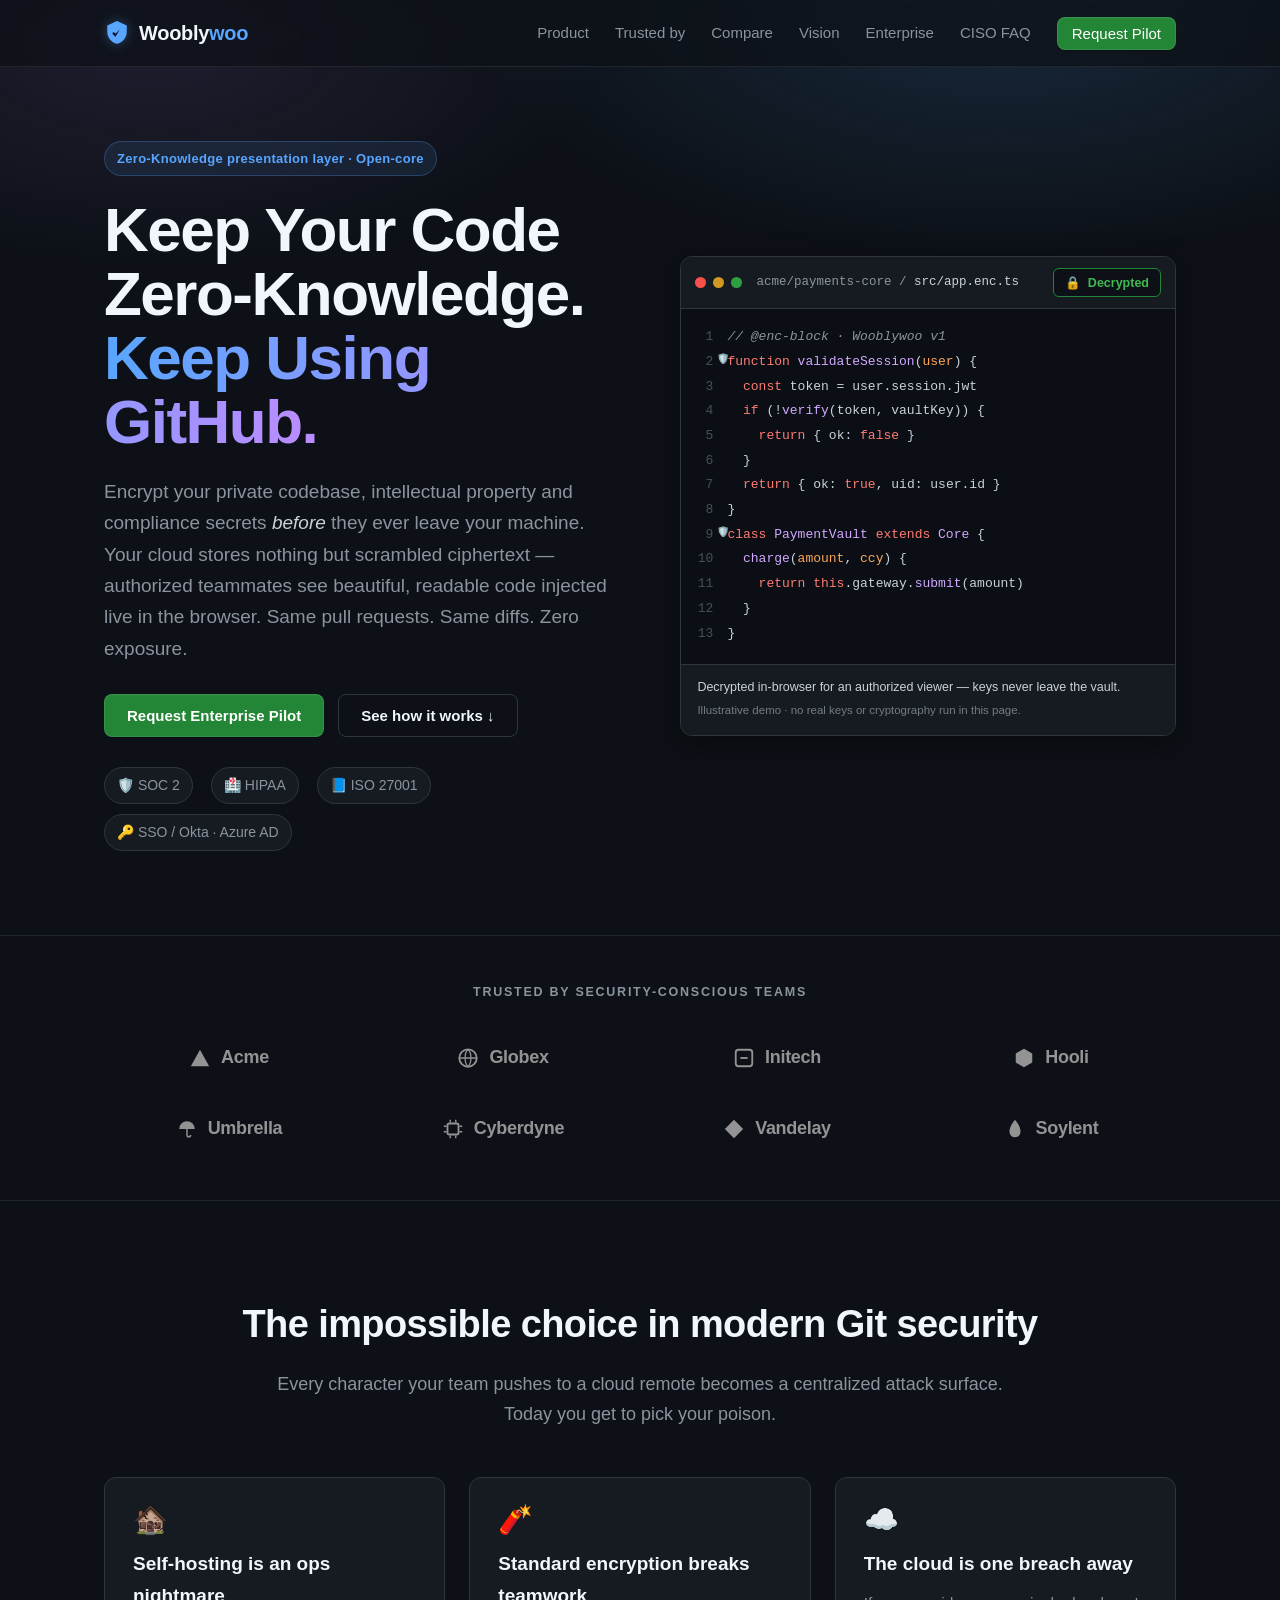
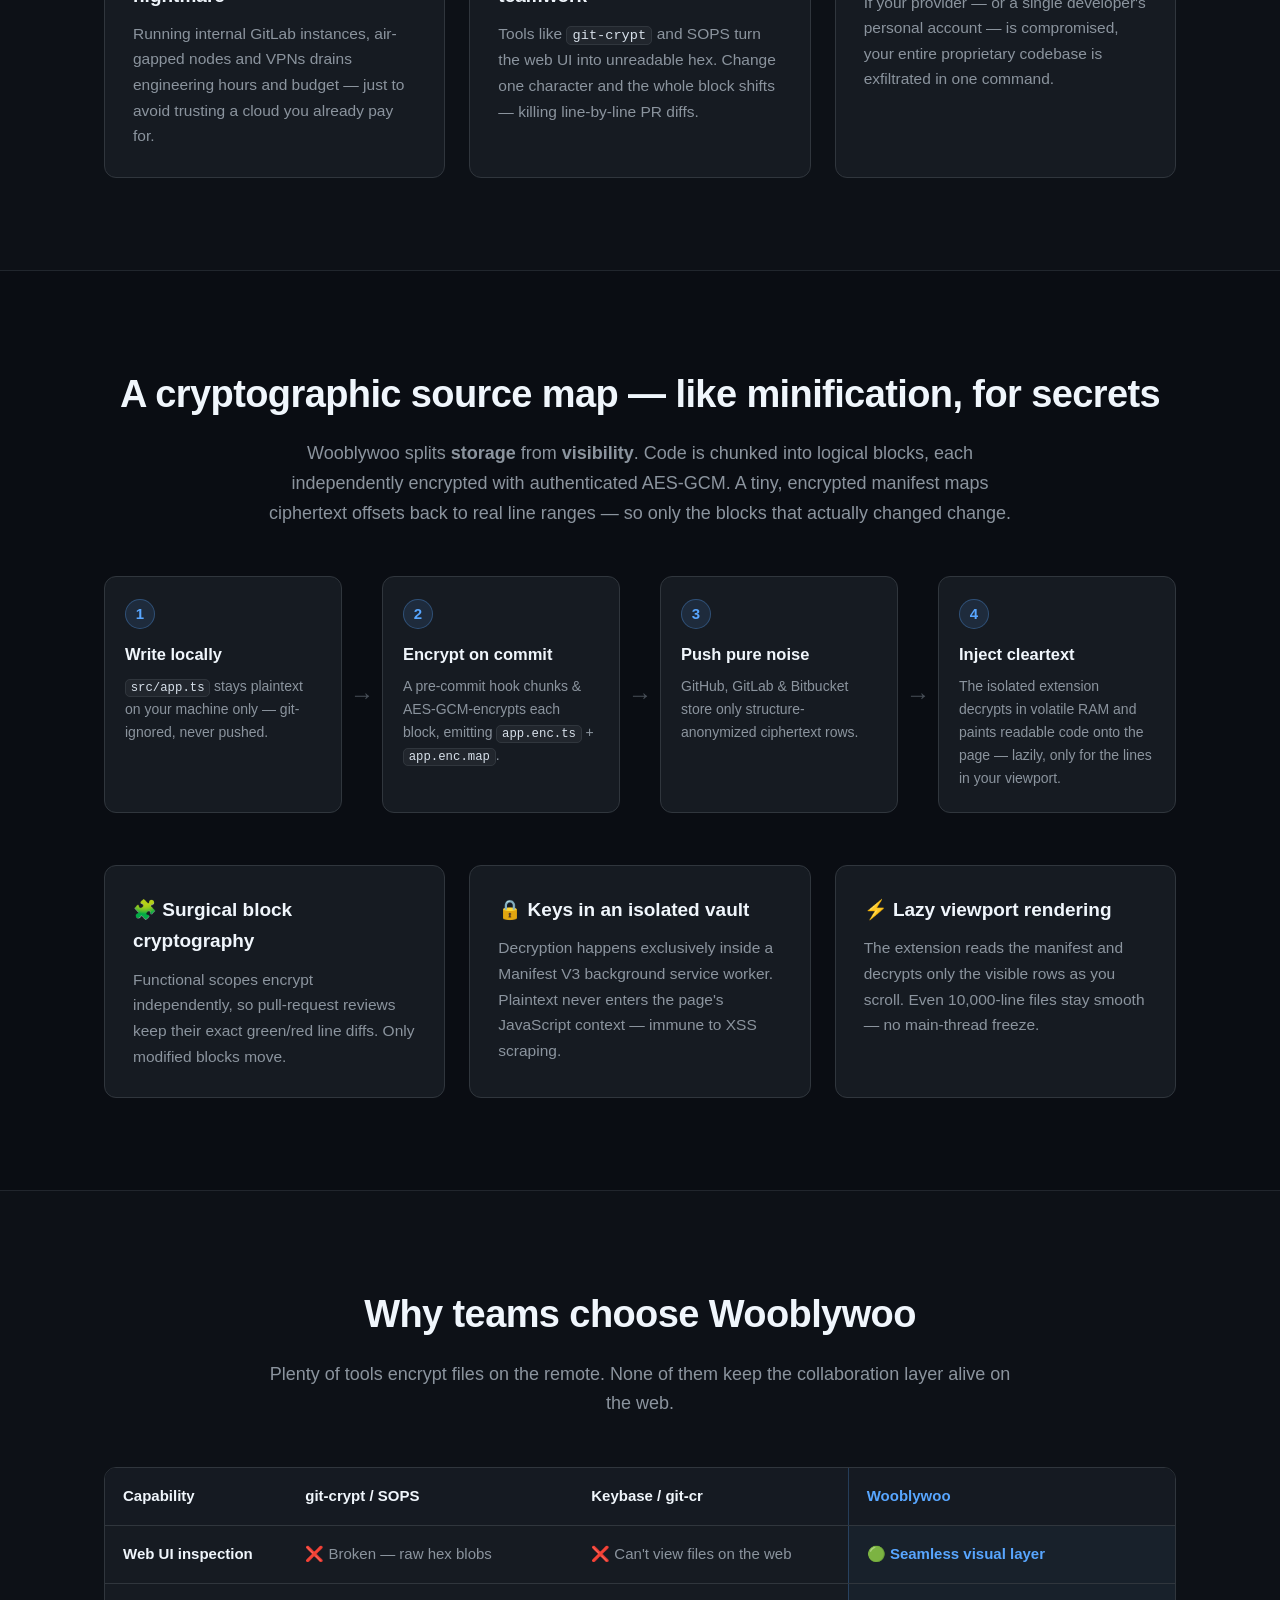
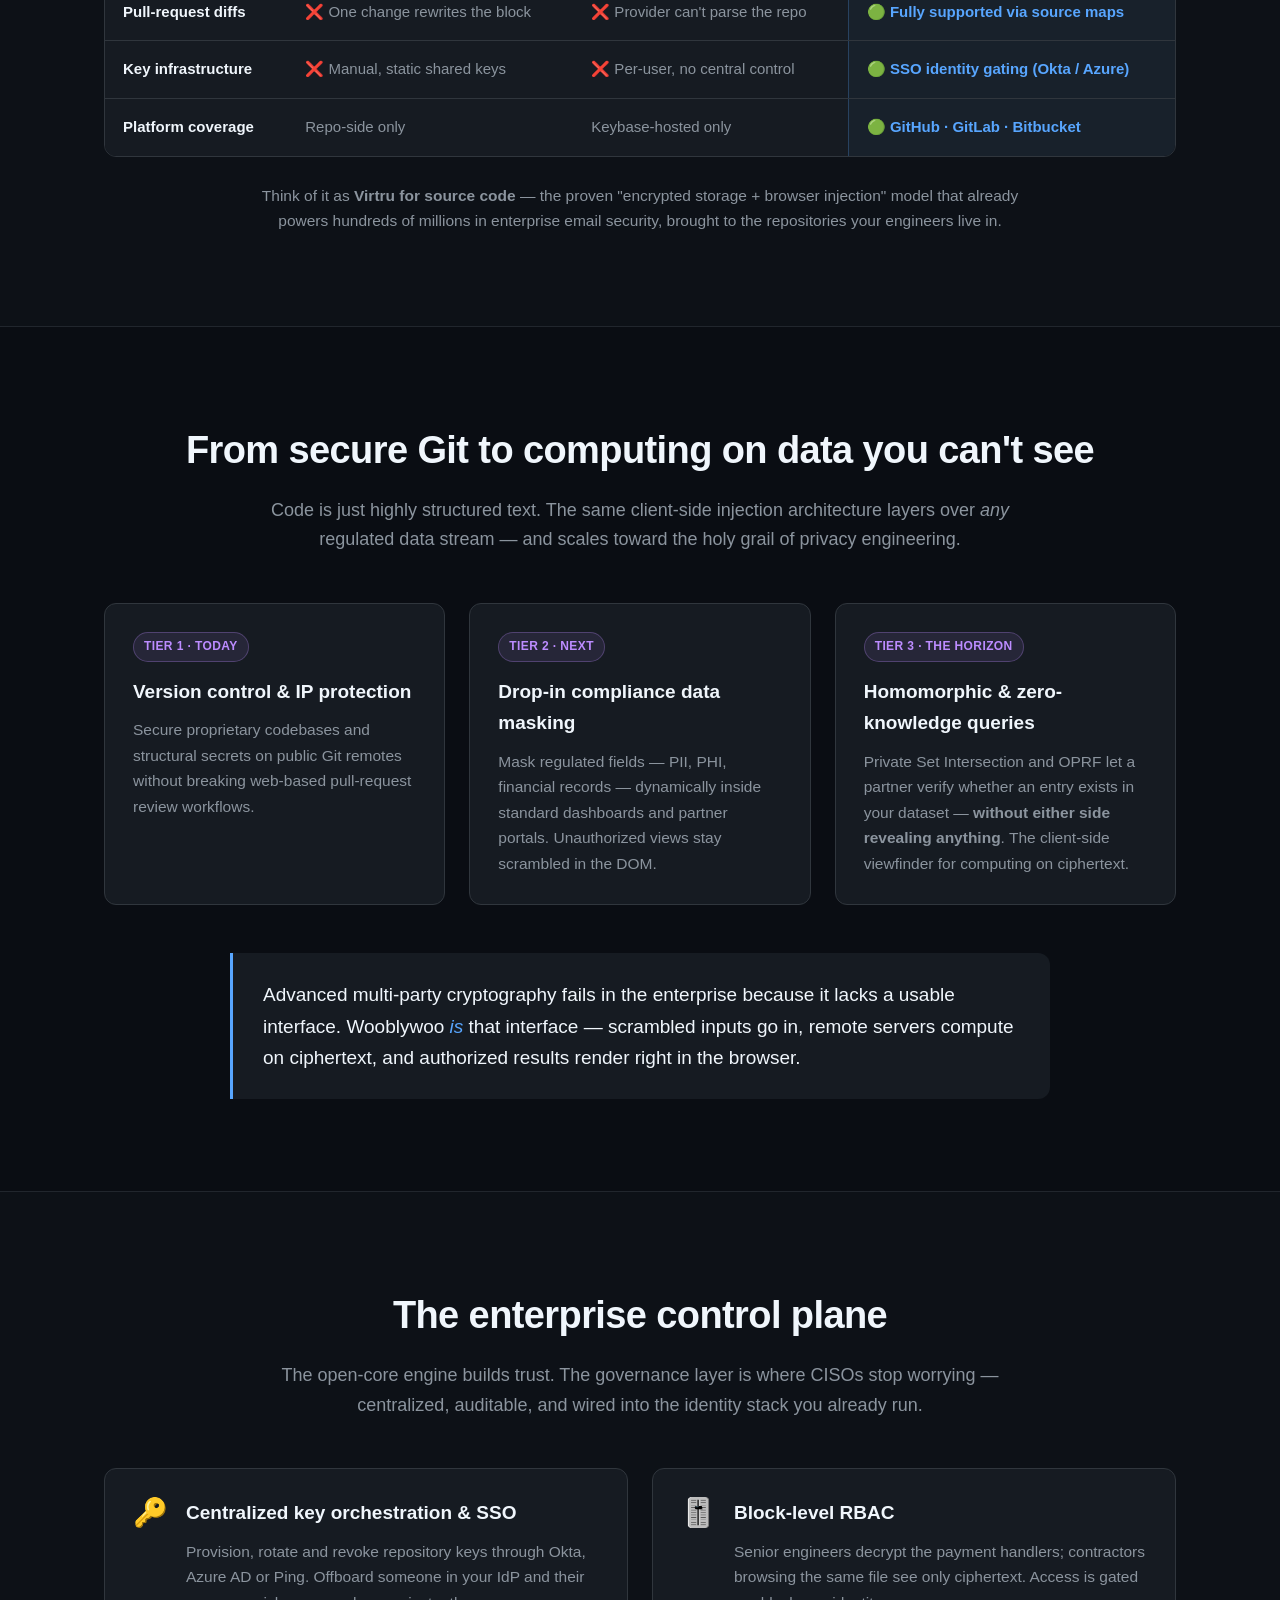
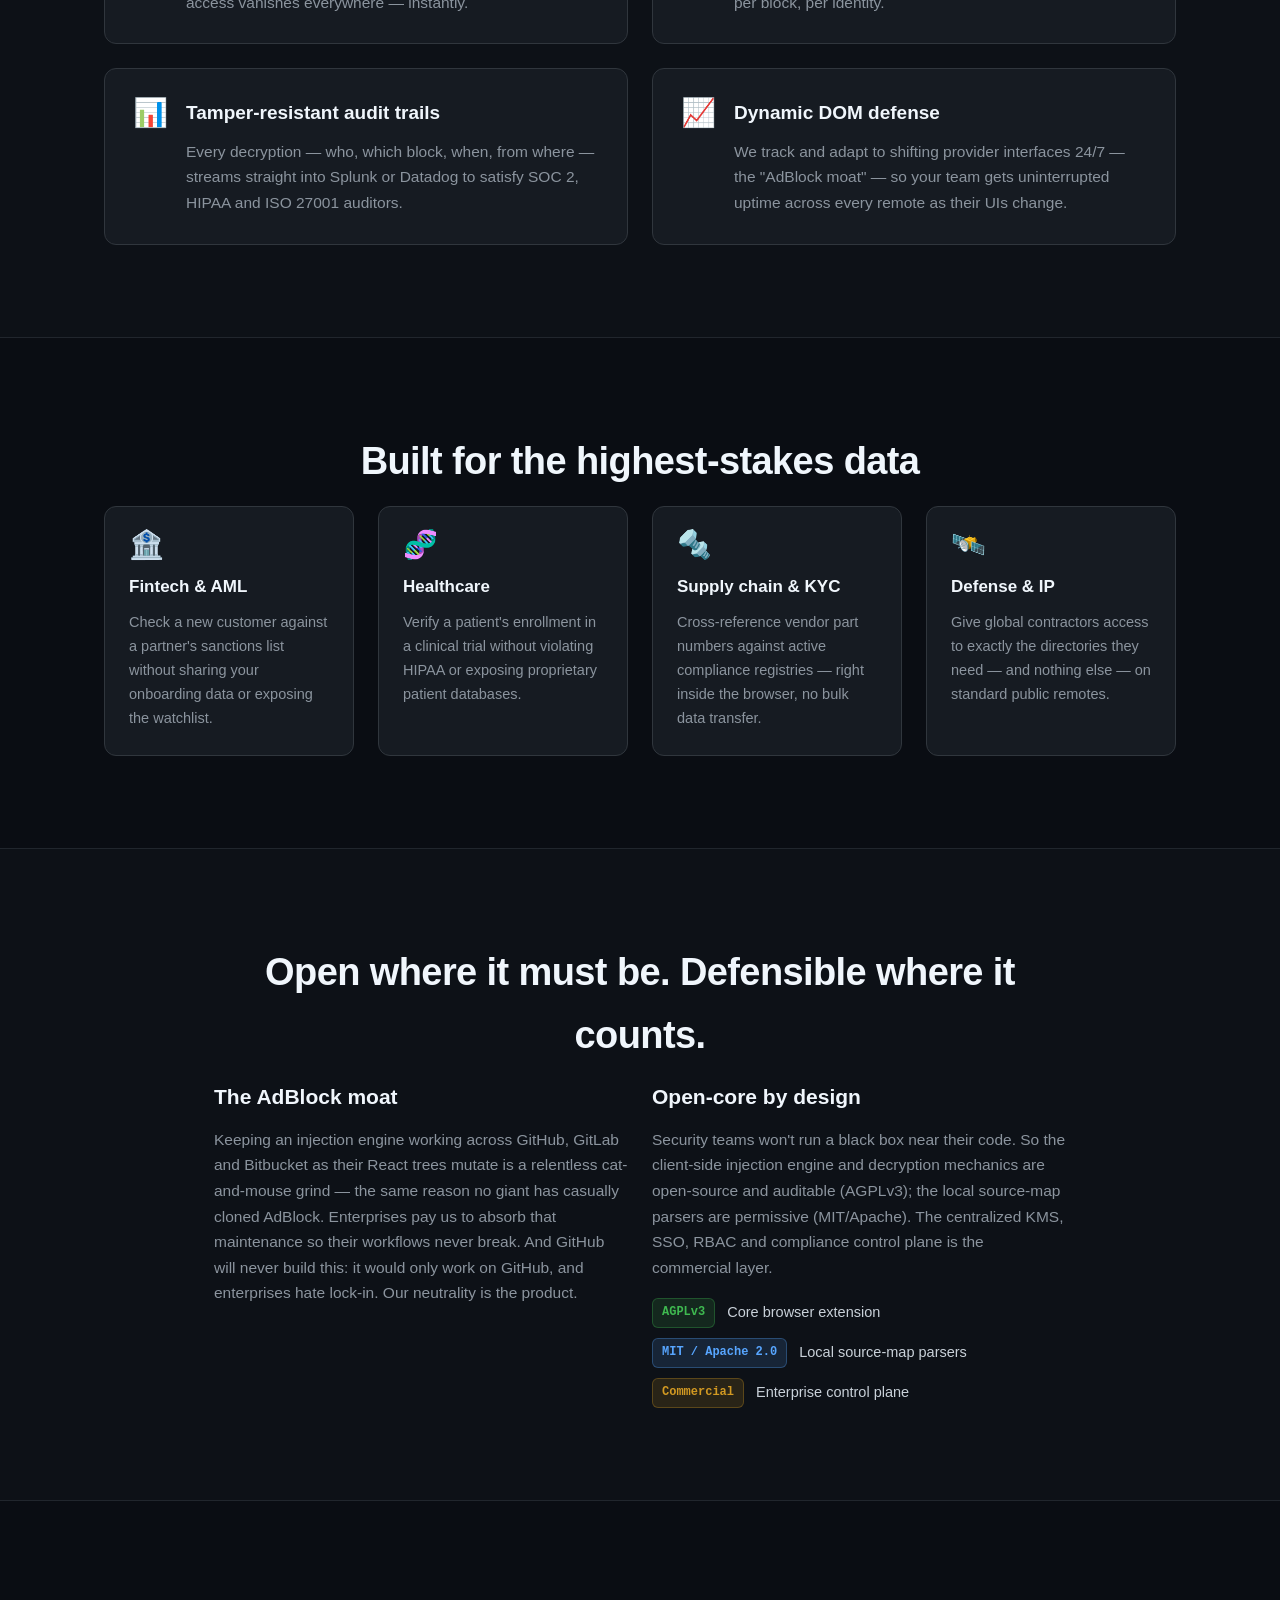
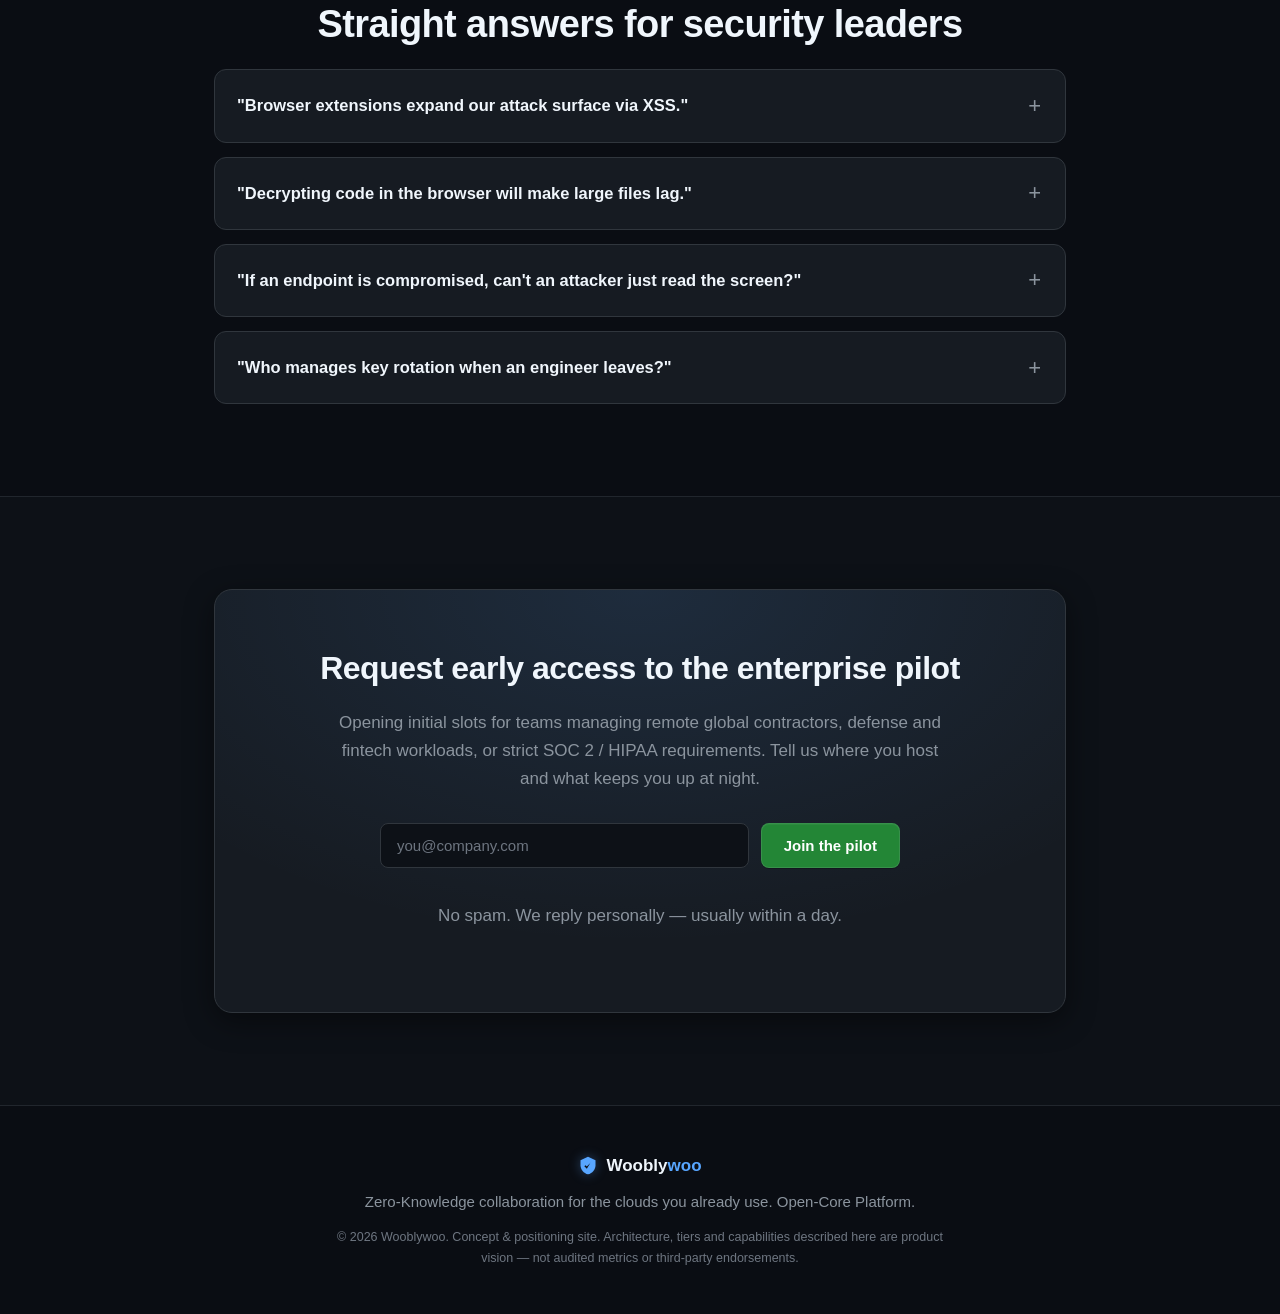
==== commit 59c44225: "Rebrand site to Wooblywoo and add Trusted-by logo wall - Rename product/brand from SupersCrypt to Wo" ====
--- a/index.html
+++ b/index.html
@@ -3,14 +3,14 @@
 <head>
   <meta charset="UTF-8" />
   <meta name="viewport" content="width=device-width, initial-scale=1.0" />
-  <title>SupersCrypt — Zero-Knowledge Code &amp; Data on the Clouds You Already Use</title>
+  <title>Wooblywoo — Zero-Knowledge Code &amp; Data on the Clouds You Already Use</title>
   <meta name="description"
-    content="SupersCrypt keeps your source code and regulated data zero-knowledge on GitHub, GitLab and Bitbucket. A Manifest V3 browser extension renders ciphertext as live cleartext, client-side only — without breaking pull-request reviews." />
+    content="Wooblywoo keeps your source code and regulated data zero-knowledge on GitHub, GitLab and Bitbucket. A Manifest V3 browser extension renders ciphertext as live cleartext, client-side only — without breaking pull-request reviews." />
   <meta name="color-scheme" content="dark" />
 
   <!-- Open Graph -->
   <meta property="og:type" content="website" />
-  <meta property="og:title" content="SupersCrypt — Keep Your Code Zero-Knowledge. Keep Using GitHub." />
+  <meta property="og:title" content="Wooblywoo — Keep Your Code Zero-Knowledge. Keep Using GitHub." />
   <meta property="og:description"
     content="Encrypt code and compliance secrets before they leave your machine. Collaborate seamlessly on public remotes with client-side visual injection." />
 
@@ -25,12 +25,12 @@
   <!-- ============================ HEADER ============================ -->
   <header class="site-header">
     <div class="container header-inner">
-      <a class="logo" href="#hero" aria-label="SupersCrypt home">
+      <a class="logo" href="#hero" aria-label="Wooblywoo home">
         <svg class="logo-mark" viewBox="0 0 24 24" width="26" height="26" aria-hidden="true">
           <path fill="var(--accent-blue)" d="M12 1 3 5v6c0 5 3.8 9.7 9 11 5.2-1.3 9-6 9-11V5l-9-4Z" />
           <path fill="var(--bg-dark)" d="m10.6 15.4-3-3 1.4-1.4 1.6 1.6 3.9-3.9L16 6.2l-5.4 9.2Z" />
         </svg>
-        <span>Supers<span class="logo-accent">Crypt</span></span>
+        <span>Woobly<span class="logo-accent">woo</span></span>
       </a>
 
       <button class="nav-toggle" aria-expanded="false" aria-controls="primary-nav" aria-label="Toggle navigation">
@@ -39,6 +39,7 @@
 
       <nav id="primary-nav" class="primary-nav" aria-label="Primary">
         <a href="#how">Product</a>
+        <a href="#trusted">Trusted&nbsp;by</a>
         <a href="#compare">Compare</a>
         <a href="#vision">Vision</a>
         <a href="#enterprise">Enterprise</a>
@@ -94,6 +95,24 @@
       </div>
     </section>
 
+    <!-- ============================ TRUSTED BY ============================ -->
+    <section class="trusted" id="trusted">
+      <div class="container">
+        <p class="trusted-eyebrow">Trusted by security-conscious teams</p>
+        <!-- Placeholder brands — swap these wordmarks for your real customer logos before launch. -->
+        <ul class="logo-wall reveal-group" aria-label="Customer logos (illustrative placeholders)">
+          <li class="brand"><svg viewBox="0 0 24 24" width="22" height="22" aria-hidden="true"><path fill="currentColor" d="M12 3 22 21H2Z"/></svg><span class="wordmark">Acme</span></li>
+          <li class="brand"><svg viewBox="0 0 24 24" width="22" height="22" aria-hidden="true"><circle cx="12" cy="12" r="9.5" fill="none" stroke="currentColor" stroke-width="2"/><path d="M2.5 12h19M12 2.5c4.2 4 4.2 15 0 19M12 2.5c-4.2 4-4.2 15 0 19" fill="none" stroke="currentColor" stroke-width="1.4"/></svg><span class="wordmark">Globex</span></li>
+          <li class="brand"><svg viewBox="0 0 24 24" width="22" height="22" aria-hidden="true"><rect x="3" y="3" width="18" height="18" rx="3" fill="none" stroke="currentColor" stroke-width="2"/><path d="M8 12h8" stroke="currentColor" stroke-width="2"/></svg><span class="wordmark">Initech</span></li>
+          <li class="brand"><svg viewBox="0 0 24 24" width="22" height="22" aria-hidden="true"><path fill="currentColor" d="M12 2 21 7v10l-9 5-9-5V7Z"/></svg><span class="wordmark">Hooli</span></li>
+          <li class="brand"><svg viewBox="0 0 24 24" width="22" height="22" aria-hidden="true"><path d="M12 3.5a8.5 8.5 0 0 1 8.5 8.5h-17A8.5 8.5 0 0 1 12 3.5Z" fill="currentColor"/><path d="M12 12v6.5a2 2 0 0 0 4 0" fill="none" stroke="currentColor" stroke-width="1.6"/></svg><span class="wordmark">Umbrella</span></li>
+          <li class="brand"><svg viewBox="0 0 24 24" width="22" height="22" aria-hidden="true"><rect x="6" y="6" width="12" height="12" rx="2" fill="none" stroke="currentColor" stroke-width="2"/><path d="M9 2v3M15 2v3M9 19v3M15 19v3M2 9h3M2 15h3M19 9h3M19 15h3" stroke="currentColor" stroke-width="1.5"/></svg><span class="wordmark">Cyberdyne</span></li>
+          <li class="brand"><svg viewBox="0 0 24 24" width="22" height="22" aria-hidden="true"><path fill="currentColor" d="M12 2 22 12 12 22 2 12Z"/></svg><span class="wordmark">Vandelay</span></li>
+          <li class="brand"><svg viewBox="0 0 24 24" width="22" height="22" aria-hidden="true"><path fill="currentColor" d="M12 2c-5 6-6 10-6 13a6 6 0 0 0 12 0c0-3-1-7-6-13Z"/></svg><span class="wordmark">Soylent</span></li>
+        </ul>
+      </div>
+    </section>
+
     <!-- ============================ PROBLEM ============================ -->
     <section class="section" id="problem">
       <div class="container">
@@ -130,7 +149,7 @@
       <div class="container">
         <h2 class="section-title">A cryptographic source map — like minification, for secrets</h2>
         <p class="section-lead">
-          SupersCrypt splits <strong>storage</strong> from <strong>visibility</strong>. Code is
+          Wooblywoo splits <strong>storage</strong> from <strong>visibility</strong>. Code is
           chunked into logical blocks, each independently encrypted with authenticated AES-GCM. A
           tiny, encrypted manifest maps ciphertext offsets back to real line ranges — so only the
           blocks that actually changed change.
@@ -188,7 +207,7 @@
     <!-- ============================ COMPARISON ============================ -->
     <section class="section" id="compare">
       <div class="container">
-        <h2 class="section-title">Why teams choose SupersCrypt</h2>
+        <h2 class="section-title">Why teams choose Wooblywoo</h2>
         <p class="section-lead">
           Plenty of tools encrypt files on the remote. None of them keep the collaboration layer
           alive on the web.
@@ -200,7 +219,7 @@
                 <th scope="col">Capability</th>
                 <th scope="col">git-crypt / SOPS</th>
                 <th scope="col">Keybase / git-cr</th>
-                <th scope="col" class="col-us">SupersCrypt</th>
+                <th scope="col" class="col-us">Wooblywoo</th>
               </tr>
             </thead>
             <tbody>
@@ -271,7 +290,7 @@
         </div>
         <blockquote class="pull-quote reveal">
           Advanced multi-party cryptography fails in the enterprise because it lacks a usable
-          interface. SupersCrypt <em>is</em> that interface — scrambled inputs go in, remote servers
+          interface. Wooblywoo <em>is</em> that interface — scrambled inputs go in, remote servers
           compute on ciphertext, and authorized results render right in the browser.
         </blockquote>
       </div>
@@ -391,7 +410,7 @@
         <div class="faq reveal-group">
           <details class="faq-item">
             <summary>"Browser extensions expand our attack surface via XSS."</summary>
-            <p>SupersCrypt runs on Manifest V3. Decryption happens exclusively in an isolated
+            <p>Wooblywoo runs on Manifest V3. Decryption happens exclusively in an isolated
               background service worker — plaintext and keys never touch the web page's global
               JavaScript context, making it immune to page-level XSS scraping. For enterprise
               clients we deliver signed build artifacts you deploy internally via Jamf, Intune or
@@ -408,14 +427,14 @@
           <details class="faq-item">
             <summary>"If an endpoint is compromised, can't an attacker just read the screen?"</summary>
             <p>Correct — screen-scraping malware on an endpoint is a job for your EDR (CrowdStrike,
-              etc.). SupersCrypt neutralizes a different, higher-consequence vector: centralized
+              etc.). Wooblywoo neutralizes a different, higher-consequence vector: centralized
               cloud breaches. Steal a GitHub token today and you get 100% of the IP. With
-              SupersCrypt you get unreadable noise — an attacker would have to breach machines one
+              Wooblywoo you get unreadable noise — an attacker would have to breach machines one
               by one, eliminating the single catastrophic leak.</p>
           </details>
           <details class="faq-item">
             <summary>"Who manages key rotation when an engineer leaves?"</summary>
-            <p>You don't hand-track keys. SupersCrypt integrates with your IdP via SAML/OIDC. When
+            <p>You don't hand-track keys. Wooblywoo integrates with your IdP via SAML/OIDC. When
               an authorized engineer opens a repo, the extension validates their identity and
               requests a short-lived, in-memory decryption token. Deactivate them in Okta or Azure
               AD and their access to both the web UI and any local clone vanishes instantly. Master
@@ -459,11 +478,11 @@
           <path fill="var(--accent-blue)" d="M12 1 3 5v6c0 5 3.8 9.7 9 11 5.2-1.3 9-6 9-11V5l-9-4Z" />
           <path fill="var(--bg-dark)" d="m10.6 15.4-3-3 1.4-1.4 1.6 1.6 3.9-3.9L16 6.2l-5.4 9.2Z" />
         </svg>
-        <span>Supers<span class="logo-accent">Crypt</span></span>
+        <span>Woobly<span class="logo-accent">woo</span></span>
       </div>
       <p class="footer-tag">Zero-Knowledge collaboration for the clouds you already use. Open-Core Platform.</p>
       <p class="footer-legal">
-        © 2026 SupersCrypt. Concept &amp; positioning site. Architecture, tiers and capabilities
+        © 2026 Wooblywoo. Concept &amp; positioning site. Architecture, tiers and capabilities
         described here are product vision — not audited metrics or third-party endorsements.
       </p>
     </div>
--- a/styles.css
+++ b/styles.css
@@ -1,5 +1,5 @@
 /* =====================================================================
-   SupersCrypt — dark GitHub-Primer marketing theme
+   Wooblywoo — dark GitHub-Primer marketing theme
    Self-contained, no external fonts/assets.
    ===================================================================== */
 
@@ -433,6 +433,28 @@
   .container { padding: 0 18px; }
 }
 
+/* -------------------------- Trusted by (logo wall) -------------------------- */
+.trusted { padding: 46px 0; border-top: 1px solid var(--border-soft); position: relative; z-index: 1; }
+.trusted-eyebrow {
+  text-align: center; text-transform: uppercase; letter-spacing: .14em;
+  font-size: 12.5px; font-weight: 600; color: var(--text-muted); margin: 0 0 30px;
+}
+.logo-wall {
+  list-style: none; margin: 0; padding: 0;
+  display: grid; grid-template-columns: repeat(4, 1fr); gap: 22px 24px; align-items: center;
+}
+.brand {
+  display: flex; align-items: center; justify-content: center; gap: 10px;
+  color: var(--text-muted); opacity: .7; filter: grayscale(1);
+  padding: 10px 6px;
+  transition: opacity .2s ease, color .2s ease, filter .2s ease, transform .2s ease;
+}
+.brand:hover { opacity: 1; color: var(--text-main); filter: none; transform: translateY(-2px); }
+.brand svg { flex: none; }
+.brand .wordmark { font-weight: 700; font-size: 18px; letter-spacing: -.3px; }
+@media (max-width: 760px) { .logo-wall { grid-template-columns: repeat(2, 1fr); gap: 16px; } }
+@media (max-width: 440px) { .brand .wordmark { font-size: 16px; } }
+
 /* -------------------------- Reduced motion -------------------------- */
 @media (prefers-reduced-motion: reduce) {
   html { scroll-behavior: auto; }
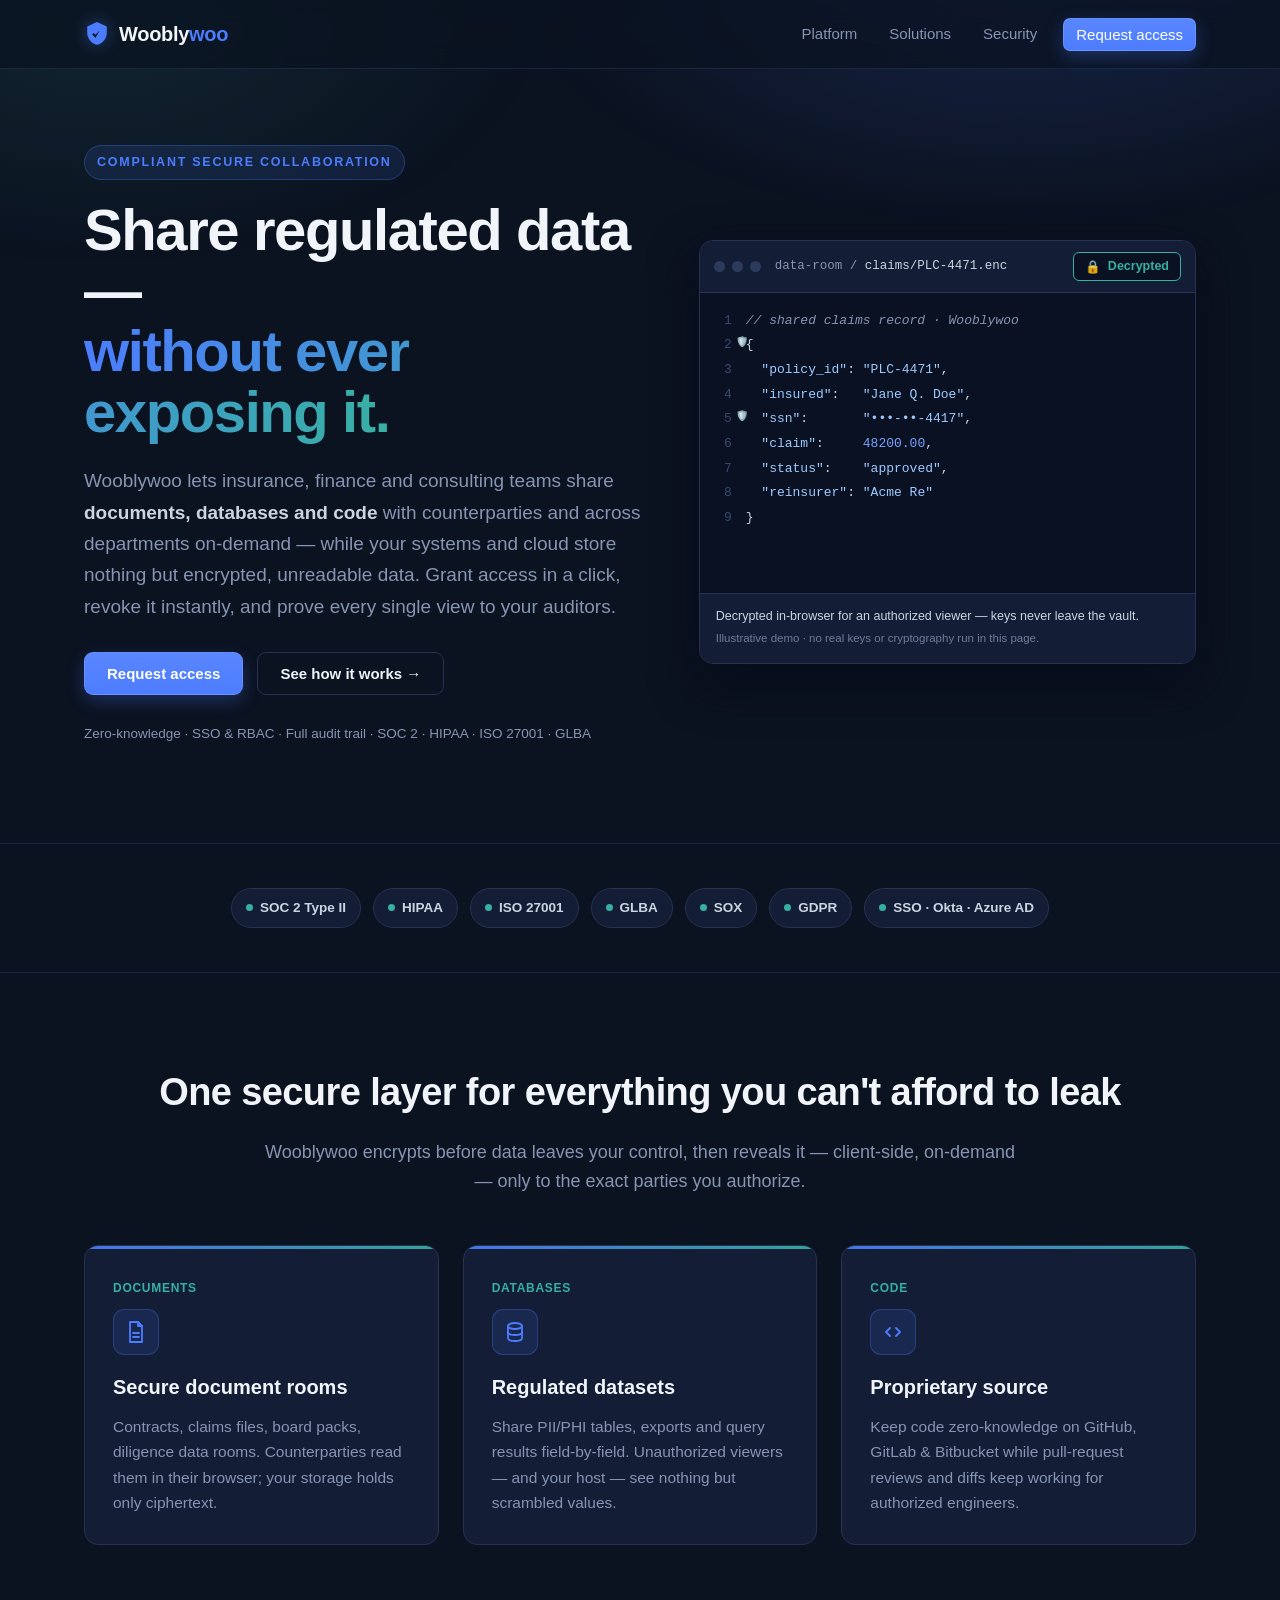
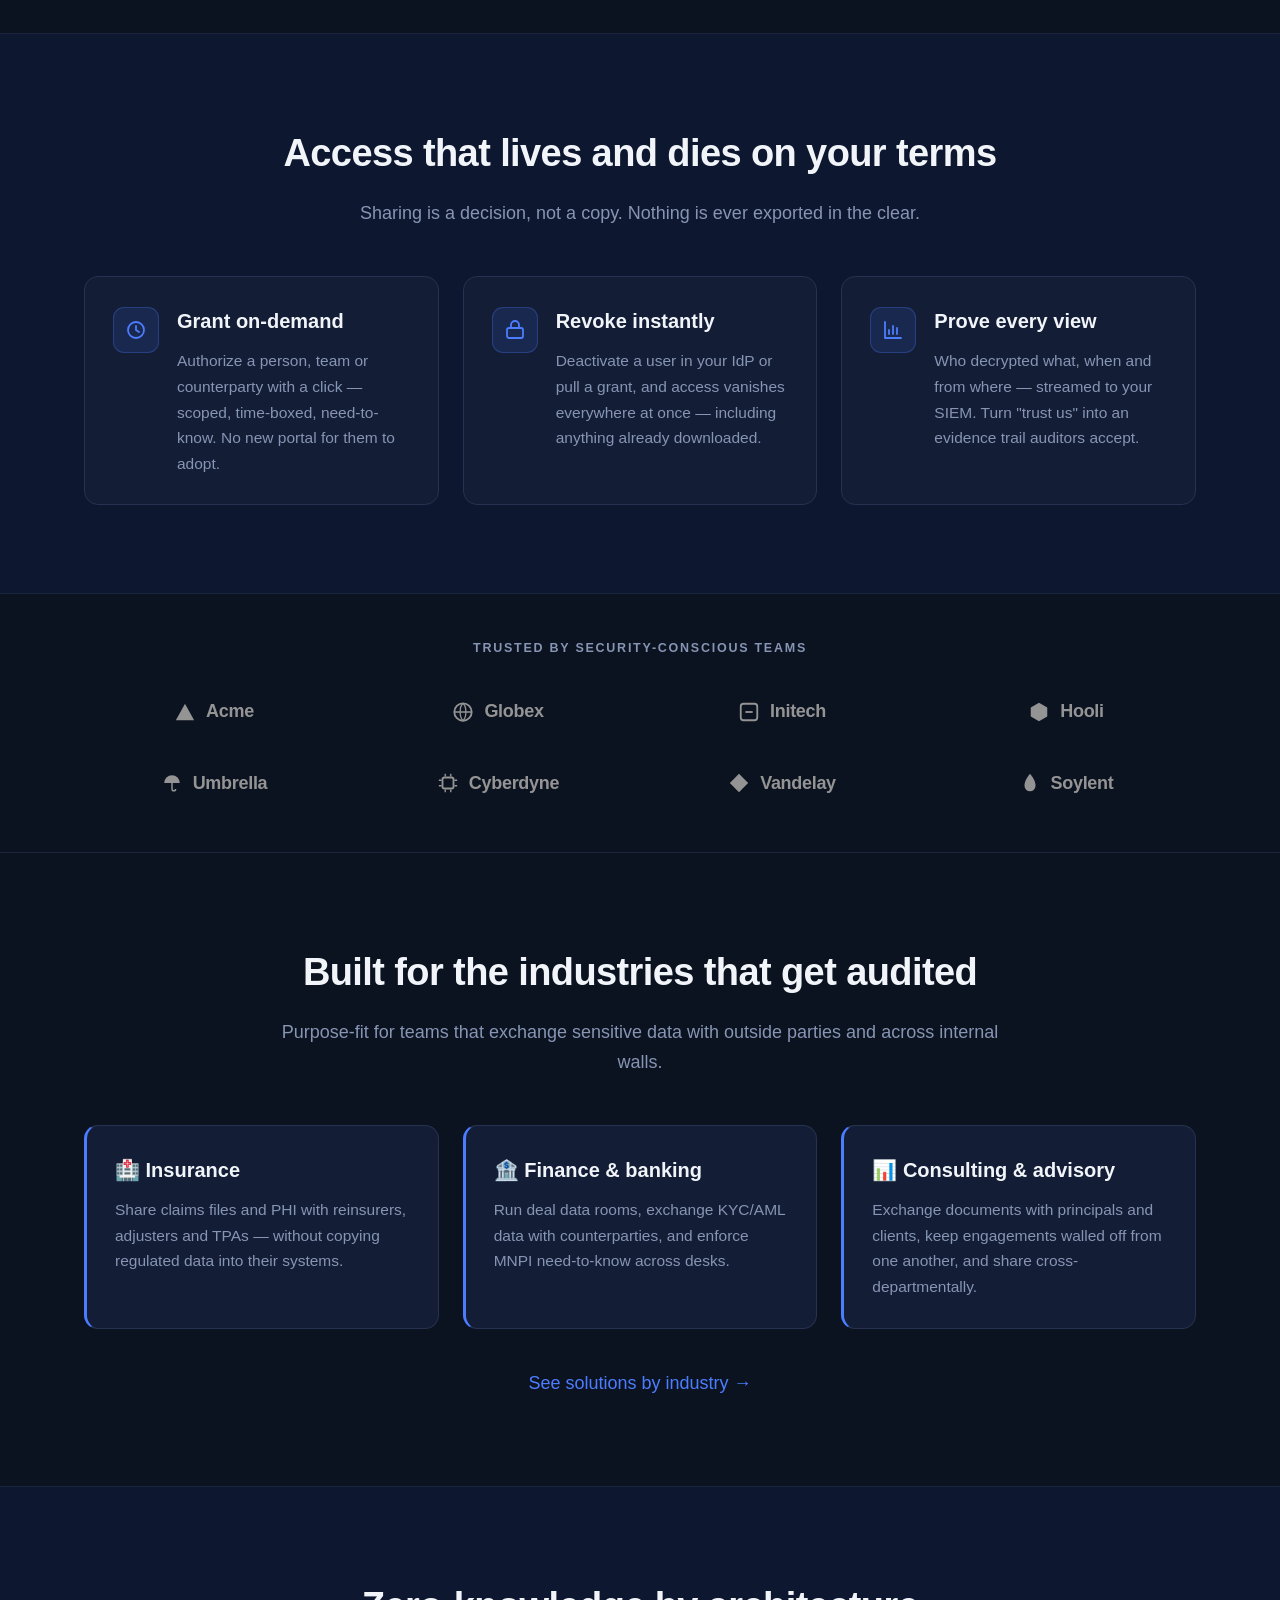
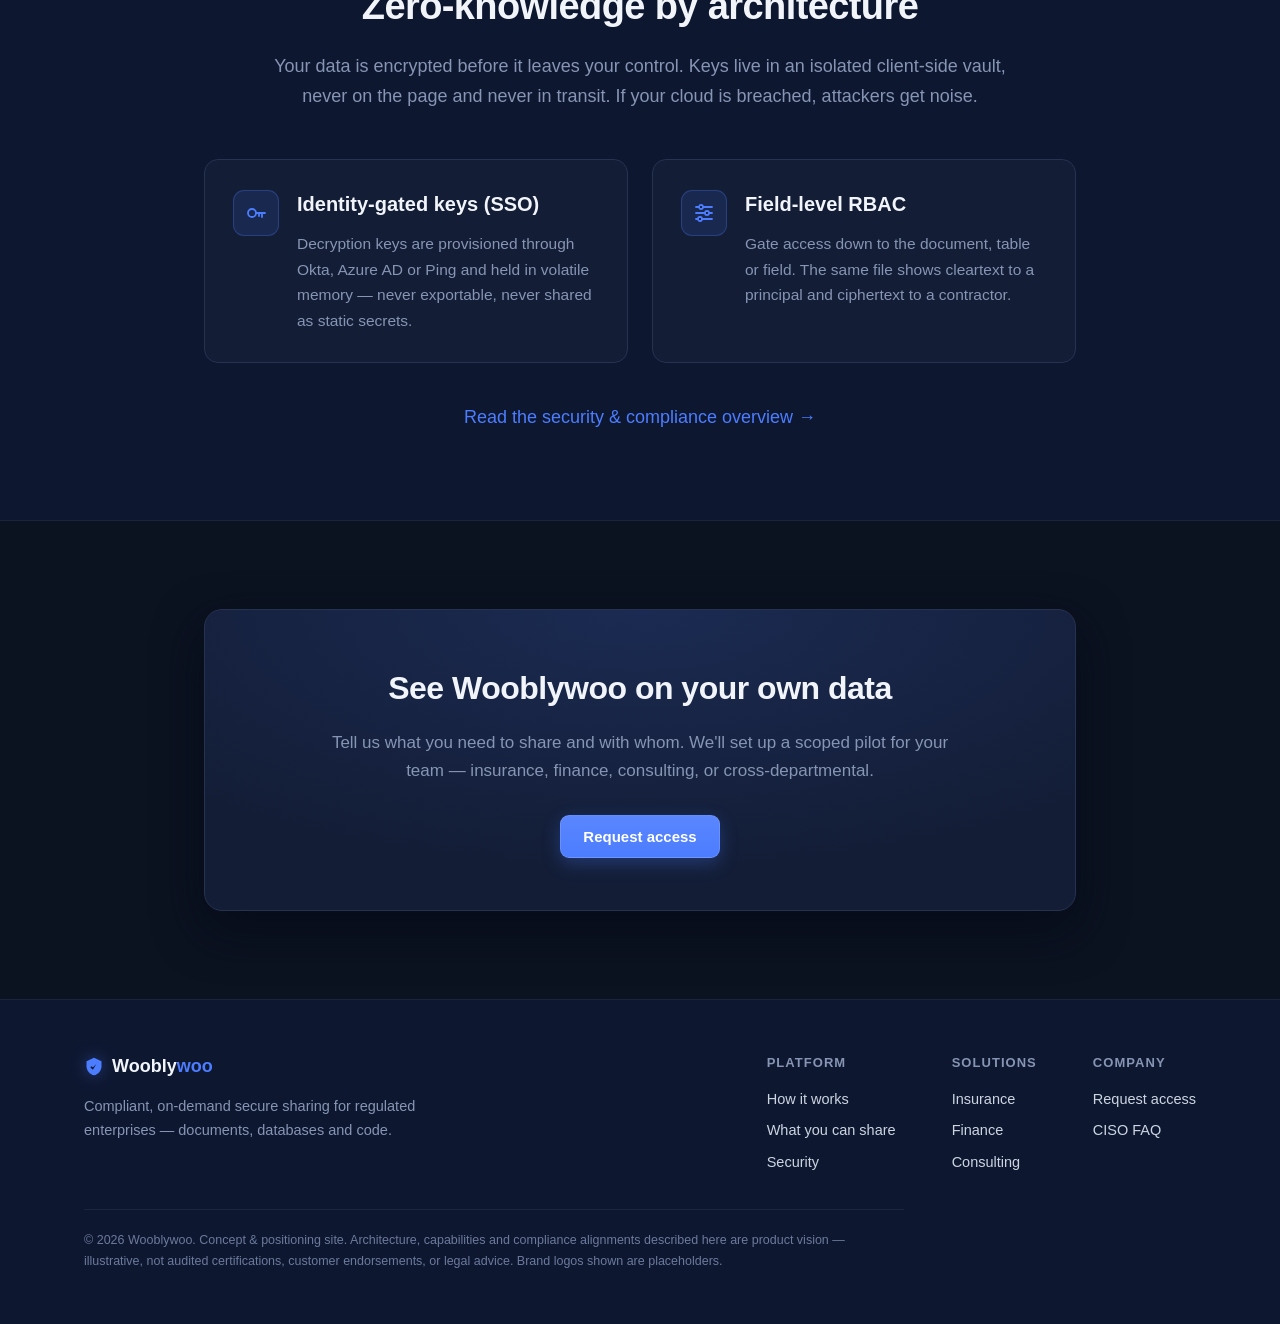
==== commit a0e2f5d8: "Reposition as enterprise multi-page secure-sharing site - Refined enterprise-dark theme (navy/slate/" ====
--- a/index.html
+++ b/index.html
@@ -3,99 +3,137 @@
 <head>
   <meta charset="UTF-8" />
   <meta name="viewport" content="width=device-width, initial-scale=1.0" />
-  <title>Wooblywoo — Zero-Knowledge Code &amp; Data on the Clouds You Already Use</title>
-  <meta name="description"
-    content="Wooblywoo keeps your source code and regulated data zero-knowledge on GitHub, GitLab and Bitbucket. A Manifest V3 browser extension renders ciphertext as live cleartext, client-side only — without breaking pull-request reviews." />
+  <title>Wooblywoo — Compliant, on-demand secure data sharing for regulated enterprises</title>
+  <meta name="description" content="Wooblywoo lets insurance, finance and consulting teams share documents, databases and code with counterparties and across departments on-demand — while your systems store only encrypted, unreadable data. Grant in a click, revoke instantly, prove every view." />
   <meta name="color-scheme" content="dark" />
-
-  <!-- Open Graph -->
   <meta property="og:type" content="website" />
-  <meta property="og:title" content="Wooblywoo — Keep Your Code Zero-Knowledge. Keep Using GitHub." />
-  <meta property="og:description"
-    content="Encrypt code and compliance secrets before they leave your machine. Collaborate seamlessly on public remotes with client-side visual injection." />
-
-  <!-- Inline SVG shield favicon — no external requests -->
-  <link rel="icon" href="data:image/svg+xml,%3Csvg xmlns='http://www.w3.org/2000/svg' viewBox='0 0 24 24'%3E%3Cpath fill='%2358a6ff' d='M12 1 3 5v6c0 5 3.8 9.7 9 11 5.2-1.3 9-6 9-11V5l-9-4Z'/%3E%3Cpath fill='%230d1117' d='m10.6 15.4-3-3 1.4-1.4 1.6 1.6 3.9-3.9L16 6.2l-5.4 9.2Z'/%3E%3C/svg%3E" />
-
+  <meta property="og:title" content="Wooblywoo — Share regulated data without ever exposing it" />
+  <meta property="og:description" content="On-demand, zero-knowledge sharing of documents, databases and code for insurance, finance and consulting." />
+  <link rel="icon" href="data:image/svg+xml,%3Csvg xmlns='http://www.w3.org/2000/svg' viewBox='0 0 24 24'%3E%3Cpath fill='%234c7dff' d='M12 1 3 5v6c0 5 3.8 9.7 9 11 5.2-1.3 9-6 9-11V5l-9-4Z'/%3E%3Cpath fill='%230b1220' d='m10.6 15.4-3-3 1.4-1.4 1.6 1.6 3.9-3.9L16 6.2l-5.4 9.2Z'/%3E%3C/svg%3E" />
   <link rel="stylesheet" href="styles.css" />
 </head>
 <body>
   <a class="skip-link" href="#hero">Skip to content</a>
 
-  <!-- ============================ HEADER ============================ -->
   <header class="site-header">
     <div class="container header-inner">
-      <a class="logo" href="#hero" aria-label="Wooblywoo home">
-        <svg class="logo-mark" viewBox="0 0 24 24" width="26" height="26" aria-hidden="true">
-          <path fill="var(--accent-blue)" d="M12 1 3 5v6c0 5 3.8 9.7 9 11 5.2-1.3 9-6 9-11V5l-9-4Z" />
-          <path fill="var(--bg-dark)" d="m10.6 15.4-3-3 1.4-1.4 1.6 1.6 3.9-3.9L16 6.2l-5.4 9.2Z" />
-        </svg>
+      <a class="logo" href="index.html" aria-label="Wooblywoo home">
+        <svg class="logo-mark" viewBox="0 0 24 24" width="26" height="26" aria-hidden="true"><path fill="var(--accent)" d="M12 1 3 5v6c0 5 3.8 9.7 9 11 5.2-1.3 9-6 9-11V5l-9-4Z" /><path fill="var(--bg)" d="m10.6 15.4-3-3 1.4-1.4 1.6 1.6 3.9-3.9L16 6.2l-5.4 9.2Z" /></svg>
         <span>Woobly<span class="logo-accent">woo</span></span>
       </a>
-
-      <button class="nav-toggle" aria-expanded="false" aria-controls="primary-nav" aria-label="Toggle navigation">
-        <span></span><span></span><span></span>
-      </button>
-
+      <button class="nav-toggle" aria-expanded="false" aria-controls="primary-nav" aria-label="Toggle navigation"><span></span><span></span><span></span></button>
       <nav id="primary-nav" class="primary-nav" aria-label="Primary">
-        <a href="#how">Product</a>
-        <a href="#trusted">Trusted&nbsp;by</a>
-        <a href="#compare">Compare</a>
-        <a href="#vision">Vision</a>
-        <a href="#enterprise">Enterprise</a>
-        <a href="#faq">CISO&nbsp;FAQ</a>
-        <a class="btn btn-primary btn-sm" href="#pilot">Request&nbsp;Pilot</a>
+        <a href="platform.html">Platform</a>
+        <a href="solutions.html">Solutions</a>
+        <a href="security.html">Security</a>
+        <a class="btn btn-primary btn-sm" href="contact.html">Request access</a>
       </nav>
     </div>
   </header>
 
   <main>
-    <!-- ============================ HERO ============================ -->
+    <!-- HERO -->
     <section class="hero" id="hero">
       <div class="container hero-grid">
         <div class="hero-copy">
-          <span class="eyebrow">Zero-Knowledge presentation layer · Open-core</span>
-          <h1>Keep Your Code<br />Zero-Knowledge.<br /><span class="grad">Keep Using GitHub.</span></h1>
+          <span class="eyebrow">Compliant secure collaboration</span>
+          <h1>Share regulated data —<br /><span class="grad">without ever exposing it.</span></h1>
           <p class="hero-sub">
-            Encrypt your private codebase, intellectual property and compliance secrets
-            <em>before</em> they ever leave your machine. Your cloud stores nothing but scrambled
-            ciphertext — authorized teammates see beautiful, readable code injected live in the
-            browser. Same pull requests. Same diffs. Zero exposure.
+            Wooblywoo lets insurance, finance and consulting teams share
+            <em>documents, databases and code</em> with counterparties and across departments
+            on-demand — while your systems and cloud store nothing but encrypted, unreadable data.
+            Grant access in a click, revoke it instantly, and prove every single view to your auditors.
           </p>
           <div class="hero-cta">
-            <a class="btn btn-primary" href="#pilot">Request Enterprise Pilot</a>
-            <a class="btn btn-ghost" href="#how">See how it works ↓</a>
+            <a class="btn btn-primary" href="contact.html">Request access</a>
+            <a class="btn btn-ghost" href="platform.html">See how it works →</a>
           </div>
-          <ul class="hero-badges" aria-label="Compliance alignment">
-            <li>🛡️ SOC 2</li>
-            <li>🏥 HIPAA</li>
-            <li>📘 ISO 27001</li>
-            <li>🔑 SSO / Okta · Azure AD</li>
-          </ul>
-        </div>
-
-        <!-- Animated visual-injection demo -->
-        <figure class="demo" aria-label="Demonstration of ciphertext being decrypted into readable code in the browser">
+          <p class="hero-note">Zero-knowledge · SSO &amp; RBAC · Full audit trail · SOC&nbsp;2 · HIPAA · ISO&nbsp;27001 · GLBA</p>
+        </div>
+
+        <figure class="demo" aria-label="A shared claims record shown as ciphertext, then decrypted in the browser for an authorized viewer">
           <div class="demo-chrome">
             <div class="demo-dots"><span></span><span></span><span></span></div>
-            <div class="demo-file"><span class="demo-path">acme/payments-core</span> / <span class="demo-name">src/app.enc.ts</span></div>
+            <div class="demo-file"><span class="demo-path">data-room</span> / <span class="demo-name">claims/PLC-4471.enc</span></div>
             <button id="demo-toggle" class="demo-toggle" type="button" aria-pressed="false">
-              <span class="demo-toggle-icon" aria-hidden="true">🔓</span>
-              <span class="demo-toggle-label">Locked</span>
+              <span class="demo-toggle-icon" aria-hidden="true">🔓</span><span class="demo-toggle-label">Locked</span>
             </button>
           </div>
-          <div id="code" class="demo-code" role="img" aria-label="A source file shown as encrypted ciphertext, then decrypted into readable TypeScript with verified-block shields">
-            <!-- rows injected by demo.js -->
-          </div>
+          <div id="code" class="demo-code" role="img" aria-label="A claims record shown as encrypted ciphertext, then decrypted into readable fields with verified-field shields"></div>
           <figcaption class="demo-caption">
-            <span id="demo-status">Ciphertext on the server — what GitHub actually stores.</span>
+            <span id="demo-status">Ciphertext at rest — what your servers and cloud actually store.</span>
             <span class="demo-note">Illustrative demo · no real keys or cryptography run in this page.</span>
           </figcaption>
         </figure>
       </div>
     </section>
 
-    <!-- ============================ TRUSTED BY ============================ -->
+    <!-- COMPLIANCE STRIP -->
+    <section class="trusted">
+      <div class="container">
+        <ul class="compliance-strip reveal-group" aria-label="Compliance alignment">
+          <li><span class="dot"></span>SOC 2 Type II</li>
+          <li><span class="dot"></span>HIPAA</li>
+          <li><span class="dot"></span>ISO 27001</li>
+          <li><span class="dot"></span>GLBA</li>
+          <li><span class="dot"></span>SOX</li>
+          <li><span class="dot"></span>GDPR</li>
+          <li><span class="dot"></span>SSO · Okta · Azure AD</li>
+        </ul>
+      </div>
+    </section>
+
+    <!-- PILLARS -->
+    <section class="section" id="what">
+      <div class="container">
+        <h2 class="section-title">One secure layer for everything you can't afford to leak</h2>
+        <p class="section-lead">Wooblywoo encrypts before data leaves your control, then reveals it — client-side, on-demand — only to the exact parties you authorize.</p>
+        <div class="grid grid-3 reveal-group">
+          <article class="card pillar">
+            <span class="tag">Documents</span>
+            <div class="card-icon"><svg viewBox="0 0 24 24" fill="none" stroke="#4c7dff" stroke-width="1.8" stroke-linejoin="round" stroke-linecap="round"><path d="M6 2h8l4 4v16H6z"/><path d="M14 2v4h4"/><path d="M9 13h6M9 17h6"/></svg></div>
+            <h3>Secure document rooms</h3>
+            <p>Contracts, claims files, board packs, diligence data rooms. Counterparties read them in their browser; your storage holds only ciphertext.</p>
+          </article>
+          <article class="card pillar">
+            <span class="tag">Databases</span>
+            <div class="card-icon"><svg viewBox="0 0 24 24" fill="none" stroke="#4c7dff" stroke-width="1.8" stroke-linecap="round"><ellipse cx="12" cy="6" rx="7" ry="3"/><path d="M5 6v6c0 1.7 3.1 3 7 3s7-1.3 7-3V6"/><path d="M5 12v6c0 1.7 3.1 3 7 3s7-1.3 7-3v-6"/></svg></div>
+            <h3>Regulated datasets</h3>
+            <p>Share PII/PHI tables, exports and query results field-by-field. Unauthorized viewers — and your host — see nothing but scrambled values.</p>
+          </article>
+          <article class="card pillar">
+            <span class="tag">Code</span>
+            <div class="card-icon"><svg viewBox="0 0 24 24" fill="none" stroke="#4c7dff" stroke-width="1.8" stroke-linecap="round" stroke-linejoin="round"><path d="M9 8l-4 4 4 4M15 8l4 4-4 4"/></svg></div>
+            <h3>Proprietary source</h3>
+            <p>Keep code zero-knowledge on GitHub, GitLab &amp; Bitbucket while pull-request reviews and diffs keep working for authorized engineers.</p>
+          </article>
+        </div>
+      </div>
+    </section>
+
+    <!-- ON-DEMAND -->
+    <section class="section section-alt" id="ondemand">
+      <div class="container">
+        <h2 class="section-title">Access that lives and dies on your terms</h2>
+        <p class="section-lead">Sharing is a decision, not a copy. Nothing is ever exported in the clear.</p>
+        <div class="grid grid-3 reveal-group">
+          <article class="card feature-row">
+            <div class="card-icon"><svg viewBox="0 0 24 24" fill="none" stroke="#4c7dff" stroke-width="1.8" stroke-linecap="round"><circle cx="12" cy="12" r="8"/><path d="M12 8v4l3 2"/></svg></div>
+            <div><h3>Grant on-demand</h3><p>Authorize a person, team or counterparty with a click — scoped, time-boxed, need-to-know. No new portal for them to adopt.</p></div>
+          </article>
+          <article class="card feature-row">
+            <div class="card-icon"><svg viewBox="0 0 24 24" fill="none" stroke="#4c7dff" stroke-width="1.8" stroke-linecap="round"><rect x="4" y="10" width="16" height="10" rx="2"/><path d="M8 10V7a4 4 0 0 1 8 0v3"/></svg></div>
+            <div><h3>Revoke instantly</h3><p>Deactivate a user in your IdP or pull a grant, and access vanishes everywhere at once — including anything already downloaded.</p></div>
+          </article>
+          <article class="card feature-row">
+            <div class="card-icon"><svg viewBox="0 0 24 24" fill="none" stroke="#4c7dff" stroke-width="1.8" stroke-linecap="round" stroke-linejoin="round"><path d="M4 20V4M4 20h16M8 16v-4M12 16V8M16 16v-6"/></svg></div>
+            <div><h3>Prove every view</h3><p>Who decrypted what, when and from where — streamed to your SIEM. Turn "trust us" into an evidence trail auditors accept.</p></div>
+          </article>
+        </div>
+      </div>
+    </section>
+
+    <!-- TRUSTED BY -->
     <section class="trusted" id="trusted">
       <div class="container">
         <p class="trusted-eyebrow">Trusted by security-conscious teams</p>
@@ -113,381 +151,80 @@
       </div>
     </section>
 
-    <!-- ============================ PROBLEM ============================ -->
-    <section class="section" id="problem">
-      <div class="container">
-        <h2 class="section-title">The impossible choice in modern Git security</h2>
-        <p class="section-lead">
-          Every character your team pushes to a cloud remote becomes a centralized attack surface.
-          Today you get to pick your poison.
-        </p>
+    <!-- INDUSTRIES TEASER -->
+    <section class="section" id="industries">
+      <div class="container">
+        <h2 class="section-title">Built for the industries that get audited</h2>
+        <p class="section-lead">Purpose-fit for teams that exchange sensitive data with outside parties and across internal walls.</p>
         <div class="grid grid-3 reveal-group">
-          <article class="card">
-            <div class="card-icon">🏚️</div>
-            <h3>Self-hosting is an ops nightmare</h3>
-            <p>Running internal GitLab instances, air-gapped nodes and VPNs drains engineering
-              hours and budget — just to avoid trusting a cloud you already pay for.</p>
-          </article>
-          <article class="card">
-            <div class="card-icon">🧨</div>
-            <h3>Standard encryption breaks teamwork</h3>
-            <p>Tools like <code>git-crypt</code> and SOPS turn the web UI into unreadable hex.
-              Change one character and the whole block shifts — killing line-by-line PR diffs.</p>
-          </article>
-          <article class="card">
-            <div class="card-icon">☁️</div>
-            <h3>The cloud is one breach away</h3>
-            <p>If your provider — or a single developer's personal account — is compromised, your
-              entire proprietary codebase is exfiltrated in one command.</p>
-          </article>
-        </div>
-      </div>
-    </section>
-
-    <!-- ============================ HOW IT WORKS ============================ -->
-    <section class="section section-alt" id="how">
-      <div class="container">
-        <h2 class="section-title">A cryptographic source map — like minification, for secrets</h2>
-        <p class="section-lead">
-          Wooblywoo splits <strong>storage</strong> from <strong>visibility</strong>. Code is
-          chunked into logical blocks, each independently encrypted with authenticated AES-GCM. A
-          tiny, encrypted manifest maps ciphertext offsets back to real line ranges — so only the
-          blocks that actually changed change.
-        </p>
-
-        <ol class="flow reveal-group" aria-label="Data flow">
-          <li class="flow-step">
-            <span class="flow-num">1</span>
-            <h3>Write locally</h3>
-            <p><code>src/app.ts</code> stays plaintext on your machine only — git-ignored, never
-              pushed.</p>
-          </li>
-          <li class="flow-arrow" aria-hidden="true">→</li>
-          <li class="flow-step">
-            <span class="flow-num">2</span>
-            <h3>Encrypt on commit</h3>
-            <p>A pre-commit hook chunks &amp; AES-GCM-encrypts each block, emitting
-              <code>app.enc.ts</code> + <code>app.enc.map</code>.</p>
-          </li>
-          <li class="flow-arrow" aria-hidden="true">→</li>
-          <li class="flow-step">
-            <span class="flow-num">3</span>
-            <h3>Push pure noise</h3>
-            <p>GitHub, GitLab &amp; Bitbucket store only structure-anonymized ciphertext rows.</p>
-          </li>
-          <li class="flow-arrow" aria-hidden="true">→</li>
-          <li class="flow-step">
-            <span class="flow-num">4</span>
-            <h3>Inject cleartext</h3>
-            <p>The isolated extension decrypts in volatile RAM and paints readable code onto the
-              page — lazily, only for the lines in your viewport.</p>
-          </li>
-        </ol>
-
-        <div class="grid grid-3 reveal-group how-pillars">
-          <article class="card">
-            <h3>🧩 Surgical block cryptography</h3>
-            <p>Functional scopes encrypt independently, so pull-request reviews keep their exact
-              green/red line diffs. Only modified blocks move.</p>
-          </article>
-          <article class="card">
-            <h3>🔒 Keys in an isolated vault</h3>
-            <p>Decryption happens exclusively inside a Manifest V3 background service worker.
-              Plaintext never enters the page's JavaScript context — immune to XSS scraping.</p>
-          </article>
-          <article class="card">
-            <h3>⚡ Lazy viewport rendering</h3>
-            <p>The extension reads the manifest and decrypts only the visible rows as you scroll.
-              Even 10,000-line files stay smooth — no main-thread freeze.</p>
-          </article>
-        </div>
-      </div>
-    </section>
-
-    <!-- ============================ COMPARISON ============================ -->
-    <section class="section" id="compare">
-      <div class="container">
-        <h2 class="section-title">Why teams choose Wooblywoo</h2>
-        <p class="section-lead">
-          Plenty of tools encrypt files on the remote. None of them keep the collaboration layer
-          alive on the web.
-        </p>
-        <div class="table-wrap reveal">
-          <table class="compare">
-            <thead>
-              <tr>
-                <th scope="col">Capability</th>
-                <th scope="col">git-crypt / SOPS</th>
-                <th scope="col">Keybase / git-cr</th>
-                <th scope="col" class="col-us">Wooblywoo</th>
-              </tr>
-            </thead>
-            <tbody>
-              <tr>
-                <th scope="row">Web UI inspection</th>
-                <td class="neg">❌ Broken — raw hex blobs</td>
-                <td class="neg">❌ Can't view files on the web</td>
-                <td class="pos">🟢 Seamless visual layer</td>
-              </tr>
-              <tr>
-                <th scope="row">Pull-request diffs</th>
-                <td class="neg">❌ One change rewrites the block</td>
-                <td class="neg">❌ Provider can't parse the repo</td>
-                <td class="pos">🟢 Fully supported via source maps</td>
-              </tr>
-              <tr>
-                <th scope="row">Key infrastructure</th>
-                <td class="neg">❌ Manual, static shared keys</td>
-                <td class="neg">❌ Per-user, no central control</td>
-                <td class="pos">🟢 SSO identity gating (Okta / Azure)</td>
-              </tr>
-              <tr>
-                <th scope="row">Platform coverage</th>
-                <td class="neg">Repo-side only</td>
-                <td class="neg">Keybase-hosted only</td>
-                <td class="pos">🟢 GitHub · GitLab · Bitbucket</td>
-              </tr>
-            </tbody>
-          </table>
-        </div>
-        <p class="aside">
-          Think of it as <strong>Virtru for source code</strong> — the proven "encrypted storage +
-          browser injection" model that already powers hundreds of millions in enterprise email
-          security, brought to the repositories your engineers live in.
-        </p>
-      </div>
-    </section>
-
-    <!-- ============================ VISION ============================ -->
-    <section class="section section-alt" id="vision">
-      <div class="container">
-        <h2 class="section-title">From secure Git to computing on data you can't see</h2>
-        <p class="section-lead">
-          Code is just highly structured text. The same client-side injection architecture layers
-          over <em>any</em> regulated data stream — and scales toward the holy grail of privacy
-          engineering.
-        </p>
-        <div class="grid grid-3 tiers reveal-group">
-          <article class="card tier">
-            <span class="tier-tag">Tier 1 · Today</span>
-            <h3>Version control &amp; IP protection</h3>
-            <p>Secure proprietary codebases and structural secrets on public Git remotes without
-              breaking web-based pull-request review workflows.</p>
-          </article>
-          <article class="card tier">
-            <span class="tier-tag">Tier 2 · Next</span>
-            <h3>Drop-in compliance data masking</h3>
-            <p>Mask regulated fields — PII, PHI, financial records — dynamically inside standard
-              dashboards and partner portals. Unauthorized views stay scrambled in the DOM.</p>
-          </article>
-          <article class="card tier">
-            <span class="tier-tag">Tier 3 · The horizon</span>
-            <h3>Homomorphic &amp; zero-knowledge queries</h3>
-            <p>Private Set Intersection and OPRF let a partner verify whether an entry exists in
-              your dataset — <strong>without either side revealing anything</strong>. The client-side
-              viewfinder for computing on ciphertext.</p>
-          </article>
-        </div>
-        <blockquote class="pull-quote reveal">
-          Advanced multi-party cryptography fails in the enterprise because it lacks a usable
-          interface. Wooblywoo <em>is</em> that interface — scrambled inputs go in, remote servers
-          compute on ciphertext, and authorized results render right in the browser.
-        </blockquote>
-      </div>
-    </section>
-
-    <!-- ============================ ENTERPRISE ============================ -->
-    <section class="section" id="enterprise">
-      <div class="container">
-        <h2 class="section-title">The enterprise control plane</h2>
-        <p class="section-lead">
-          The open-core engine builds trust. The governance layer is where CISOs stop worrying —
-          centralized, auditable, and wired into the identity stack you already run.
-        </p>
+          <article class="card industry">
+            <h3>🏥 Insurance</h3>
+            <p>Share claims files and PHI with reinsurers, adjusters and TPAs — without copying regulated data into their systems.</p>
+          </article>
+          <article class="card industry">
+            <h3>🏦 Finance &amp; banking</h3>
+            <p>Run deal data rooms, exchange KYC/AML data with counterparties, and enforce MNPI need-to-know across desks.</p>
+          </article>
+          <article class="card industry">
+            <h3>📊 Consulting &amp; advisory</h3>
+            <p>Exchange documents with principals and clients, keep engagements walled off from one another, and share cross-departmentally.</p>
+          </article>
+        </div>
+        <p class="section-lead" style="margin:40px auto 0;"><a href="solutions.html">See solutions by industry →</a></p>
+      </div>
+    </section>
+
+    <!-- SECURITY TEASER -->
+    <section class="section section-alt" id="security">
+      <div class="container narrow">
+        <h2 class="section-title">Zero-knowledge by architecture</h2>
+        <p class="section-lead">Your data is encrypted before it leaves your control. Keys live in an isolated client-side vault, never on the page and never in transit. If your cloud is breached, attackers get noise.</p>
         <div class="grid grid-2 reveal-group">
           <article class="card feature-row">
-            <div class="card-icon">🔑</div>
-            <div>
-              <h3>Centralized key orchestration &amp; SSO</h3>
-              <p>Provision, rotate and revoke repository keys through Okta, Azure AD or Ping.
-                Offboard someone in your IdP and their access vanishes everywhere — instantly.</p>
-            </div>
-          </article>
-          <article class="card feature-row">
-            <div class="card-icon">🎚️</div>
-            <div>
-              <h3>Block-level RBAC</h3>
-              <p>Senior engineers decrypt the payment handlers; contractors browsing the same file
-                see only ciphertext. Access is gated per block, per identity.</p>
-            </div>
-          </article>
-          <article class="card feature-row">
-            <div class="card-icon">📊</div>
-            <div>
-              <h3>Tamper-resistant audit trails</h3>
-              <p>Every decryption — who, which block, when, from where — streams straight into
-                Splunk or Datadog to satisfy SOC 2, HIPAA and ISO 27001 auditors.</p>
-            </div>
-          </article>
-          <article class="card feature-row">
-            <div class="card-icon">📈</div>
-            <div>
-              <h3>Dynamic DOM defense</h3>
-              <p>We track and adapt to shifting provider interfaces 24/7 — the "AdBlock moat" — so
-                your team gets uninterrupted uptime across every remote as their UIs change.</p>
-            </div>
-          </article>
-        </div>
-      </div>
-    </section>
-
-    <!-- ============================ VERTICALS ============================ -->
-    <section class="section section-alt" id="verticals">
-      <div class="container">
-        <h2 class="section-title">Built for the highest-stakes data</h2>
-        <div class="grid grid-4 reveal-group">
-          <article class="card mini">
-            <div class="card-icon">🏦</div>
-            <h3>Fintech &amp; AML</h3>
-            <p>Check a new customer against a partner's sanctions list without sharing your
-              onboarding data or exposing the watchlist.</p>
-          </article>
-          <article class="card mini">
-            <div class="card-icon">🧬</div>
-            <h3>Healthcare</h3>
-            <p>Verify a patient's enrollment in a clinical trial without violating HIPAA or
-              exposing proprietary patient databases.</p>
-          </article>
-          <article class="card mini">
-            <div class="card-icon">🔩</div>
-            <h3>Supply chain &amp; KYC</h3>
-            <p>Cross-reference vendor part numbers against active compliance registries — right
-              inside the browser, no bulk data transfer.</p>
-          </article>
-          <article class="card mini">
-            <div class="card-icon">🛰️</div>
-            <h3>Defense &amp; IP</h3>
-            <p>Give global contractors access to exactly the directories they need — and nothing
-              else — on standard public remotes.</p>
-          </article>
-        </div>
-      </div>
-    </section>
-
-    <!-- ============================ MOAT / OPEN-CORE ============================ -->
-    <section class="section" id="moat">
-      <div class="container narrow">
-        <h2 class="section-title">Open where it must be. Defensible where it counts.</h2>
-        <div class="grid grid-2 reveal-group moat-grid">
-          <div class="moat-copy">
-            <h3>The AdBlock moat</h3>
-            <p>Keeping an injection engine working across GitHub, GitLab and Bitbucket as their
-              React trees mutate is a relentless cat-and-mouse grind — the same reason no giant has
-              casually cloned AdBlock. Enterprises pay us to absorb that maintenance so their
-              workflows never break. And GitHub will never build this: it would only work on
-              GitHub, and enterprises hate lock-in. Our neutrality is the product.</p>
-          </div>
-          <div class="moat-copy">
-            <h3>Open-core by design</h3>
-            <p>Security teams won't run a black box near their code. So the client-side injection
-              engine and decryption mechanics are open-source and auditable (AGPLv3); the local
-              source-map parsers are permissive (MIT/Apache). The centralized KMS, SSO, RBAC and
-              compliance control plane is the commercial layer.</p>
-            <ul class="license-list">
-              <li><span class="lic lic-agpl">AGPLv3</span> Core browser extension</li>
-              <li><span class="lic lic-mit">MIT / Apache 2.0</span> Local source-map parsers</li>
-              <li><span class="lic lic-pro">Commercial</span> Enterprise control plane</li>
-            </ul>
-          </div>
-        </div>
-      </div>
-    </section>
-
-    <!-- ============================ CISO FAQ ============================ -->
-    <section class="section section-alt" id="faq">
-      <div class="container narrow">
-        <h2 class="section-title">Straight answers for security leaders</h2>
-        <div class="faq reveal-group">
-          <details class="faq-item">
-            <summary>"Browser extensions expand our attack surface via XSS."</summary>
-            <p>Wooblywoo runs on Manifest V3. Decryption happens exclusively in an isolated
-              background service worker — plaintext and keys never touch the web page's global
-              JavaScript context, making it immune to page-level XSS scraping. For enterprise
-              clients we deliver signed build artifacts you deploy internally via Jamf, Intune or
-              Google Admin, not the public store.</p>
-          </details>
-          <details class="faq-item">
-            <summary>"Decrypting code in the browser will make large files lag."</summary>
-            <p>That was our hardest engineering problem. Because the pre-commit hook pre-chunks and
-              indexes every file, the extension acts like a minification source map: it reads a
-              compact manifest, finds the line ranges currently in the viewport, and lazily decrypts
-              only those DOM nodes as you scroll. Memory footprint stays negligible even on massive
-              files.</p>
-          </details>
-          <details class="faq-item">
-            <summary>"If an endpoint is compromised, can't an attacker just read the screen?"</summary>
-            <p>Correct — screen-scraping malware on an endpoint is a job for your EDR (CrowdStrike,
-              etc.). Wooblywoo neutralizes a different, higher-consequence vector: centralized
-              cloud breaches. Steal a GitHub token today and you get 100% of the IP. With
-              Wooblywoo you get unreadable noise — an attacker would have to breach machines one
-              by one, eliminating the single catastrophic leak.</p>
-          </details>
-          <details class="faq-item">
-            <summary>"Who manages key rotation when an engineer leaves?"</summary>
-            <p>You don't hand-track keys. Wooblywoo integrates with your IdP via SAML/OIDC. When
-              an authorized engineer opens a repo, the extension validates their identity and
-              requests a short-lived, in-memory decryption token. Deactivate them in Okta or Azure
-              AD and their access to both the web UI and any local clone vanishes instantly. Master
-              keys stay governed in your existing enterprise KMS.</p>
-          </details>
-        </div>
-      </div>
-    </section>
-
-    <!-- ============================ PILOT CTA ============================ -->
-    <section class="section cta-section" id="pilot">
+            <div class="card-icon"><svg viewBox="0 0 24 24" fill="none" stroke="#4c7dff" stroke-width="1.8" stroke-linecap="round"><circle cx="8" cy="12" r="4"/><path d="M12 12h9M18 12v4M15 12v3"/></svg></div>
+            <div><h3>Identity-gated keys (SSO)</h3><p>Decryption keys are provisioned through Okta, Azure AD or Ping and held in volatile memory — never exportable, never shared as static secrets.</p></div>
+          </article>
+          <article class="card feature-row">
+            <div class="card-icon"><svg viewBox="0 0 24 24" fill="none" stroke="#4c7dff" stroke-width="1.8" stroke-linecap="round" stroke-linejoin="round"><path d="M4 6h16M4 12h16M4 18h16"/><circle cx="9" cy="6" r="2" fill="#0b1220"/><circle cx="15" cy="12" r="2" fill="#0b1220"/><circle cx="8" cy="18" r="2" fill="#0b1220"/></svg></div>
+            <div><h3>Field-level RBAC</h3><p>Gate access down to the document, table or field. The same file shows cleartext to a principal and ciphertext to a contractor.</p></div>
+          </article>
+        </div>
+        <p class="section-lead" style="margin:40px auto 0;"><a href="security.html">Read the security &amp; compliance overview →</a></p>
+      </div>
+    </section>
+
+    <!-- CTA -->
+    <section class="section cta-section" id="cta">
       <div class="container narrow">
         <div class="cta-card reveal">
-          <h2>Request early access to the enterprise pilot</h2>
-          <p>Opening initial slots for teams managing remote global contractors, defense and
-            fintech workloads, or strict SOC 2 / HIPAA requirements. Tell us where you host and
-            what keeps you up at night.</p>
-
-          <!-- TODO: paste your Formspree / Formspark / Netlify Forms endpoint into `action` and
-               remove data-demo to send real submissions. -->
-          <form id="pilot-form" class="pilot-form" action="#" method="POST" data-demo="true" novalidate>
-            <label class="visually-hidden" for="email">Work email</label>
-            <div class="input-row">
-              <input id="email" type="email" name="email" placeholder="you@company.com"
-                autocomplete="email" required />
-              <button class="btn btn-primary" type="submit">Join the pilot</button>
-            </div>
-            <p id="form-msg" class="form-msg" role="status" aria-live="polite"></p>
-          </form>
-          <p class="cta-fineprint">No spam. We reply personally — usually within a day.</p>
+          <h2>See Wooblywoo on your own data</h2>
+          <p>Tell us what you need to share and with whom. We'll set up a scoped pilot for your team — insurance, finance, consulting, or cross-departmental.</p>
+          <a class="btn btn-primary" href="contact.html">Request access</a>
         </div>
       </div>
     </section>
   </main>
 
-  <!-- ============================ FOOTER ============================ -->
   <footer class="site-footer">
-    <div class="container footer-inner">
-      <div class="footer-brand">
-        <svg class="logo-mark" viewBox="0 0 24 24" width="20" height="20" aria-hidden="true">
-          <path fill="var(--accent-blue)" d="M12 1 3 5v6c0 5 3.8 9.7 9 11 5.2-1.3 9-6 9-11V5l-9-4Z" />
-          <path fill="var(--bg-dark)" d="m10.6 15.4-3-3 1.4-1.4 1.6 1.6 3.9-3.9L16 6.2l-5.4 9.2Z" />
-        </svg>
-        <span>Woobly<span class="logo-accent">woo</span></span>
-      </div>
-      <p class="footer-tag">Zero-Knowledge collaboration for the clouds you already use. Open-Core Platform.</p>
-      <p class="footer-legal">
-        © 2026 Wooblywoo. Concept &amp; positioning site. Architecture, tiers and capabilities
-        described here are product vision — not audited metrics or third-party endorsements.
-      </p>
+    <div class="container">
+      <div class="footer-top">
+        <div>
+          <div class="footer-brand">
+            <svg class="logo-mark" viewBox="0 0 24 24" width="20" height="20" aria-hidden="true"><path fill="var(--accent)" d="M12 1 3 5v6c0 5 3.8 9.7 9 11 5.2-1.3 9-6 9-11V5l-9-4Z" /><path fill="var(--bg)" d="m10.6 15.4-3-3 1.4-1.4 1.6 1.6 3.9-3.9L16 6.2l-5.4 9.2Z" /></svg>
+            <span>Woobly<span class="logo-accent">woo</span></span>
+          </div>
+          <p>Compliant, on-demand secure sharing for regulated enterprises — documents, databases and code.</p>
+        </div>
+        <div class="footer-cols">
+          <div class="footer-col"><h5>Platform</h5><a href="platform.html">How it works</a><a href="platform.html#assets">What you can share</a><a href="security.html">Security</a></div>
+          <div class="footer-col"><h5>Solutions</h5><a href="solutions.html#insurance">Insurance</a><a href="solutions.html#finance">Finance</a><a href="solutions.html#consulting">Consulting</a></div>
+          <div class="footer-col"><h5>Company</h5><a href="contact.html">Request access</a><a href="security.html#faq">CISO FAQ</a></div>
+        </div>
+      </div>
+      <p class="footer-legal">© 2026 Wooblywoo. Concept &amp; positioning site. Architecture, capabilities and compliance alignments described here are product vision — illustrative, not audited certifications, customer endorsements, or legal advice. Brand logos shown are placeholders.</p>
     </div>
   </footer>
 
-  <script src="demo.js" defer></script>
+  <script src="site.js" defer></script>
 </body>
 </html>
--- a/styles.css
+++ b/styles.css
@@ -1,464 +1,309 @@
 /* =====================================================================
-   Wooblywoo — dark GitHub-Primer marketing theme
-   Self-contained, no external fonts/assets.
+   Wooblywoo — Refined enterprise-dark theme
+   Compliant, on-demand secure sharing for regulated enterprises.
+   Self-contained, no external fonts/assets. Multi-page marketing site.
    ===================================================================== */
 
 :root {
-  --bg-dark:        #0d1117;
-  --bg-alt:         #0a0d13;
-  --bg-card:        #161b22;
-  --bg-card-hover:  #1c232d;
-  --border:         #30363d;
-  --border-soft:    #21262d;
-  --text-main:      #c9d1d9;
-  --text-bright:    #f0f6fc;
-  --text-muted:     #8b949e;
-  --primary-green:  #238636;
-  --green-hover:    #2ea043;
-  --accent-blue:    #58a6ff;
-  --accent-purple:  #bc8cff;
-  --danger:         #f85149;
-  --radius:         12px;
-  --radius-sm:      8px;
-  --maxw:           1120px;
-  --shadow:         0 8px 30px rgba(0, 0, 0, .45);
-  --font: -apple-system, BlinkMacSystemFont, "Segoe UI", Helvetica, Arial, sans-serif;
+  --bg:            #0b1220;   /* deep navy */
+  --bg-2:          #0e1730;   /* alt section */
+  --surface:       #131d36;   /* panels / cards */
+  --surface-2:     #18234172; /* subtle */
+  --surface-hover: #1a2748;
+  --border:        #26324f;
+  --border-soft:   #1b2540;
+  --text:          #cbd5e1;   /* cool grey */
+  --text-bright:   #f1f5f9;
+  --text-muted:    #8695b3;
+  --accent:        #4c7dff;   /* indigo */
+  --accent-2:      #37b0a3;   /* teal */
+  --accent-soft:   rgba(76, 125, 255, .12);
+  --accent-line:   rgba(76, 125, 255, .28);
+  --good:          #37b0a3;
+  --bad:           #f2607d;
+  --radius:        14px;
+  --radius-sm:     9px;
+  --maxw:          1160px;
+  --shadow:        0 18px 48px rgba(3, 8, 20, .55);
+  --font: -apple-system, BlinkMacSystemFont, "Segoe UI", Roboto, Helvetica, Arial, sans-serif;
   --mono: "SFMono-Regular", "SF Mono", ui-monospace, Consolas, "Liberation Mono", Menlo, monospace;
 }
 
 * { box-sizing: border-box; }
-
 html { scroll-behavior: smooth; }
-
 body {
-  margin: 0;
-  font-family: var(--font);
-  background: var(--bg-dark);
-  color: var(--text-main);
-  line-height: 1.65;
-  -webkit-font-smoothing: antialiased;
-  overflow-x: hidden;
-}
-
-/* Ambient gradient glow behind the page top */
+  margin: 0; font-family: var(--font); background: var(--bg); color: var(--text);
+  line-height: 1.65; -webkit-font-smoothing: antialiased; overflow-x: hidden;
+}
 body::before {
-  content: "";
-  position: fixed;
-  inset: 0 0 auto 0;
-  height: 620px;
+  content: ""; position: fixed; inset: 0 0 auto 0; height: 640px; z-index: 0; pointer-events: none;
   background:
-    radial-gradient(60% 60% at 78% 0%, rgba(88, 166, 255, .16), transparent 70%),
-    radial-gradient(50% 50% at 12% 8%, rgba(188, 140, 255, .10), transparent 70%);
-  pointer-events: none;
-  z-index: 0;
-}
-
+    radial-gradient(58% 60% at 80% -6%, rgba(76, 125, 255, .18), transparent 70%),
+    radial-gradient(48% 52% at 8% 4%, rgba(55, 176, 163, .12), transparent 72%);
+}
 .container { width: 100%; max-width: var(--maxw); margin: 0 auto; padding: 0 24px; }
-.container.narrow { max-width: 900px; }
-
-a { color: var(--accent-blue); text-decoration: none; }
+.container.narrow { max-width: 920px; }
+a { color: var(--accent); text-decoration: none; }
 a:hover { text-decoration: underline; }
-
+h1, h2, h3 { color: var(--text-bright); }
 code {
-  font-family: var(--mono);
-  font-size: .88em;
-  background: var(--border-soft);
-  border: 1px solid var(--border);
-  padding: .08em .38em;
-  border-radius: 5px;
-  color: #d7e0ea;
-}
-
-.visually-hidden {
-  position: absolute; width: 1px; height: 1px; padding: 0; margin: -1px;
-  overflow: hidden; clip: rect(0 0 0 0); white-space: nowrap; border: 0;
-}
-
-.skip-link {
-  position: absolute; left: -999px; top: 0; z-index: 200;
-  background: var(--primary-green); color: #fff; padding: 10px 16px; border-radius: 0 0 8px 0;
-}
-.skip-link:focus { left: 0; }
+  font-family: var(--mono); font-size: .88em; background: var(--border-soft);
+  border: 1px solid var(--border); padding: .08em .38em; border-radius: 5px; color: #d7e0f2;
+}
+.visually-hidden { position:absolute; width:1px; height:1px; padding:0; margin:-1px; overflow:hidden; clip:rect(0 0 0 0); white-space:nowrap; border:0; }
+.skip-link { position:absolute; left:-999px; top:0; z-index:200; background:var(--accent); color:#fff; padding:10px 16px; border-radius:0 0 8px 0; }
+.skip-link:focus { left:0; }
 
 /* -------------------------- Buttons -------------------------- */
 .btn {
-  display: inline-flex; align-items: center; justify-content: center; gap: 8px;
-  font-weight: 600; font-size: 15px; line-height: 1;
-  padding: 13px 22px; border-radius: var(--radius-sm);
-  border: 1px solid transparent; cursor: pointer; transition: .18s ease;
-  text-decoration: none; white-space: nowrap;
-}
-.btn:hover { text-decoration: none; }
-.btn-sm { padding: 8px 14px; font-size: 14px; }
+  display:inline-flex; align-items:center; justify-content:center; gap:8px;
+  font-weight:600; font-size:15px; line-height:1; padding:13px 22px; border-radius:var(--radius-sm);
+  border:1px solid transparent; cursor:pointer; transition:.18s ease; white-space:nowrap;
+}
+.btn:hover { text-decoration:none; }
+.btn-sm { padding:9px 15px; font-size:14px; }
 .btn-primary {
-  background: var(--primary-green); color: #fff;
-  border-color: rgba(240, 246, 252, .1);
-  box-shadow: 0 1px 0 rgba(0, 0, 0, .25), inset 0 1px 0 rgba(255, 255, 255, .04);
-}
-.btn-primary:hover { background: var(--green-hover); transform: translateY(-1px); }
-.btn-ghost {
-  background: transparent; color: var(--text-bright);
-  border-color: var(--border);
-}
-.btn-ghost:hover { background: var(--bg-card); border-color: #484f58; transform: translateY(-1px); }
-
-/* -------------------------- Header -------------------------- */
+  background:linear-gradient(180deg, #5a86ff, var(--accent)); color:#fff;
+  border-color:rgba(255,255,255,.12); box-shadow:0 6px 18px rgba(76,125,255,.28);
+}
+.btn-primary:hover { filter:brightness(1.06); transform:translateY(-1px); }
+.btn-ghost { background:transparent; color:var(--text-bright); border-color:var(--border); }
+.btn-ghost:hover { background:var(--surface); border-color:#3a486e; transform:translateY(-1px); }
+
+/* -------------------------- Header / nav -------------------------- */
 .site-header {
-  position: sticky; top: 0; z-index: 100;
-  background: rgba(13, 17, 23, .72);
-  backdrop-filter: blur(12px);
-  -webkit-backdrop-filter: blur(12px);
-  border-bottom: 1px solid var(--border-soft);
-}
-.header-inner { display: flex; align-items: center; justify-content: space-between; height: 66px; }
-.logo {
-  display: flex; align-items: center; gap: 9px;
-  font-size: 20px; font-weight: 800; color: var(--text-bright); letter-spacing: -.3px;
-}
-.logo:hover { text-decoration: none; }
-.logo-accent { color: var(--accent-blue); }
-.logo-mark { flex: none; filter: drop-shadow(0 0 6px rgba(88, 166, 255, .35)); }
-
-.primary-nav { display: flex; align-items: center; gap: 26px; }
-.primary-nav a {
-  color: var(--text-muted); font-size: 15px; font-weight: 500;
-}
-.primary-nav a:hover { color: var(--text-bright); text-decoration: none; }
-.primary-nav a.btn { color: #fff; }
-
-.nav-toggle {
-  display: none; flex-direction: column; gap: 5px;
-  background: none; border: 0; cursor: pointer; padding: 8px;
-}
-.nav-toggle span { width: 22px; height: 2px; background: var(--text-main); border-radius: 2px; transition: .2s; }
-.nav-toggle[aria-expanded="true"] span:nth-child(1) { transform: translateY(7px) rotate(45deg); }
-.nav-toggle[aria-expanded="true"] span:nth-child(2) { opacity: 0; }
-.nav-toggle[aria-expanded="true"] span:nth-child(3) { transform: translateY(-7px) rotate(-45deg); }
+  position:sticky; top:0; z-index:100; background:rgba(11,18,32,.72);
+  backdrop-filter:blur(12px); -webkit-backdrop-filter:blur(12px); border-bottom:1px solid var(--border-soft);
+}
+.header-inner { display:flex; align-items:center; justify-content:space-between; height:68px; }
+.logo { display:flex; align-items:center; gap:9px; font-size:20px; font-weight:800; color:var(--text-bright); letter-spacing:-.3px; }
+.logo:hover { text-decoration:none; }
+.logo-accent { color:var(--accent); }
+.logo-mark { flex:none; filter:drop-shadow(0 0 8px rgba(76,125,255,.4)); }
+.primary-nav { display:flex; align-items:center; gap:8px; }
+.primary-nav a { color:var(--text-muted); font-size:15px; font-weight:500; padding:8px 12px; border-radius:7px; }
+.primary-nav a:hover { color:var(--text-bright); text-decoration:none; background:var(--surface); }
+.primary-nav a.active { color:var(--text-bright); }
+.primary-nav a.active:not(.btn)::after { content:""; display:block; height:2px; margin-top:5px; border-radius:2px; background:linear-gradient(90deg,var(--accent),var(--accent-2)); }
+.primary-nav a.btn { color:#fff; margin-left:6px; }
+.nav-toggle { display:none; flex-direction:column; gap:5px; background:none; border:0; cursor:pointer; padding:8px; }
+.nav-toggle span { width:22px; height:2px; background:var(--text); border-radius:2px; transition:.2s; }
+.nav-toggle[aria-expanded="true"] span:nth-child(1){ transform:translateY(7px) rotate(45deg); }
+.nav-toggle[aria-expanded="true"] span:nth-child(2){ opacity:0; }
+.nav-toggle[aria-expanded="true"] span:nth-child(3){ transform:translateY(-7px) rotate(-45deg); }
 
 /* -------------------------- Sections -------------------------- */
-.section { position: relative; z-index: 1; padding: 92px 0; border-top: 1px solid var(--border-soft); }
-.section-alt { background: var(--bg-alt); }
-.section-title {
-  font-size: clamp(26px, 3.4vw, 38px); font-weight: 800; letter-spacing: -.6px;
-  color: var(--text-bright); text-align: center; margin: 0 0 14px;
-}
-.section-lead {
-  max-width: 760px; margin: 0 auto 48px; text-align: center;
-  font-size: 18px; color: var(--text-muted);
-}
-
-/* -------------------------- Hero -------------------------- */
-.hero { position: relative; z-index: 1; padding: 74px 0 84px; }
-.hero-grid {
-  display: grid; grid-template-columns: 1.05fr 1fr; gap: 56px; align-items: center;
-}
+.section { position:relative; z-index:1; padding:88px 0; border-top:1px solid var(--border-soft); }
+.section-alt { background:var(--bg-2); }
 .eyebrow {
-  display: inline-block; font-size: 13px; font-weight: 600; letter-spacing: .3px;
-  color: var(--accent-blue); background: rgba(88, 166, 255, .1);
-  border: 1px solid rgba(88, 166, 255, .25); padding: 6px 12px; border-radius: 999px;
-  margin-bottom: 22px;
-}
-.hero h1 {
-  font-size: clamp(38px, 5.6vw, 62px); line-height: 1.03; font-weight: 800;
-  letter-spacing: -1.5px; margin: 0 0 22px; color: var(--text-bright);
-}
-.grad {
-  background: linear-gradient(92deg, var(--accent-blue), var(--accent-purple));
-  -webkit-background-clip: text; background-clip: text; -webkit-text-fill-color: transparent;
-}
-.hero-sub { font-size: 19px; color: var(--text-muted); max-width: 560px; margin: 0 0 30px; }
-.hero-sub em { color: var(--text-main); font-style: italic; }
-.hero-cta { display: flex; flex-wrap: wrap; gap: 14px; margin-bottom: 30px; }
-.hero-badges {
-  display: flex; flex-wrap: wrap; gap: 10px 18px; list-style: none; padding: 0; margin: 0;
-  font-size: 14px; color: var(--text-muted);
-}
-.hero-badges li {
-  border: 1px solid var(--border); background: var(--bg-card);
-  padding: 6px 12px; border-radius: 999px;
-}
+  display:inline-block; font-size:12.5px; font-weight:600; letter-spacing:.14em; text-transform:uppercase;
+  color:var(--accent); background:var(--accent-soft); border:1px solid var(--accent-line);
+  padding:6px 12px; border-radius:999px; margin-bottom:20px;
+}
+.section-title { font-size:clamp(26px,3.4vw,38px); font-weight:800; letter-spacing:-.6px; text-align:center; margin:0 0 14px; }
+.section-lead { max-width:760px; margin:0 auto 48px; text-align:center; font-size:18px; color:var(--text-muted); }
+.grad { background:linear-gradient(92deg, var(--accent), var(--accent-2)); -webkit-background-clip:text; background-clip:text; -webkit-text-fill-color:transparent; }
+
+/* -------------------------- Home hero -------------------------- */
+.hero { position:relative; z-index:1; padding:76px 0 84px; }
+.hero-grid { display:grid; grid-template-columns:1.06fr .94fr; gap:54px; align-items:center; }
+.hero h1 { font-size:clamp(36px,5.2vw,58px); line-height:1.05; font-weight:800; letter-spacing:-1.4px; margin:0 0 22px; }
+.hero-sub { font-size:19px; color:var(--text-muted); max-width:580px; margin:0 0 30px; }
+.hero-sub em { color:var(--text); font-style:normal; font-weight:600; }
+.hero-cta { display:flex; flex-wrap:wrap; gap:14px; margin-bottom:28px; }
+.hero-note { font-size:13.5px; color:var(--text-muted); }
+
+/* Page hero (subpages) */
+.page-hero { position:relative; z-index:1; padding:72px 0 26px; text-align:center; }
+.page-hero h1 { font-size:clamp(32px,4.6vw,50px); font-weight:800; letter-spacing:-1px; margin:0 0 16px; }
+.page-hero p { max-width:720px; margin:0 auto; font-size:19px; color:var(--text-muted); }
+
+/* -------------------------- Compliance strip -------------------------- */
+.compliance-strip { display:flex; flex-wrap:wrap; justify-content:center; gap:10px 12px; list-style:none; padding:0; margin:0; }
+.compliance-strip li {
+  display:inline-flex; align-items:center; gap:7px; font-size:13.5px; font-weight:600; color:var(--text);
+  border:1px solid var(--border); background:var(--surface); padding:8px 14px; border-radius:999px;
+}
+.compliance-strip li .dot { width:7px; height:7px; border-radius:50%; background:var(--accent-2); }
+
+/* -------------------------- Grids & cards -------------------------- */
+.grid { display:grid; gap:24px; }
+.grid-2 { grid-template-columns:repeat(2,1fr); }
+.grid-3 { grid-template-columns:repeat(3,1fr); }
+.grid-4 { grid-template-columns:repeat(4,1fr); }
+.card {
+  background:var(--surface); border:1px solid var(--border); border-radius:var(--radius); padding:28px;
+  transition:transform .2s ease, border-color .2s ease, background .2s ease;
+}
+.card:hover { transform:translateY(-4px); border-color:#33436b; background:var(--surface-hover); }
+.card h3 { margin:0 0 10px; font-size:20px; }
+.card p { margin:0; color:var(--text-muted); font-size:15.5px; }
+.card.mini { padding:24px; }
+.card.mini h3 { font-size:17px; }
+.card-icon {
+  width:46px; height:46px; border-radius:11px; display:flex; align-items:center; justify-content:center;
+  background:var(--accent-soft); border:1px solid var(--accent-line); margin-bottom:16px;
+}
+.card-icon svg { width:24px; height:24px; }
+.feature-row { display:flex; gap:18px; align-items:flex-start; }
+.feature-row .card-icon { margin:2px 0 0; flex:none; }
+
+/* Pillar cards (documents / databases / code) */
+.pillar { position:relative; overflow:hidden; }
+.pillar::before { content:""; position:absolute; inset:0 0 auto 0; height:3px; background:linear-gradient(90deg,var(--accent),var(--accent-2)); opacity:.9; }
+.pillar .tag { display:inline-block; font-size:12px; font-weight:700; letter-spacing:.06em; text-transform:uppercase; color:var(--accent-2); margin-bottom:10px; }
+
+/* Industry cards */
+.industry { border-left:3px solid var(--accent); }
+.industry h3 { display:flex; align-items:center; gap:10px; }
+.industry .use { list-style:none; padding:0; margin:14px 0 0; display:grid; gap:8px; }
+.industry .use li { position:relative; padding-left:22px; font-size:14.5px; color:var(--text-muted); }
+.industry .use li::before { content:"→"; position:absolute; left:0; color:var(--accent-2); font-weight:700; }
+
+/* -------------------------- Compliance grid -------------------------- */
+.frameworks { display:grid; grid-template-columns:repeat(3,1fr); gap:16px; }
+.framework { background:var(--surface); border:1px solid var(--border); border-radius:var(--radius-sm); padding:20px 22px; }
+.framework h4 { margin:0 0 4px; font-size:16px; color:var(--text-bright); }
+.framework p { margin:0; font-size:14px; color:var(--text-muted); }
+
+/* -------------------------- Trusted-by logo wall -------------------------- */
+.trusted { padding:44px 0; border-top:1px solid var(--border-soft); position:relative; z-index:1; }
+.trusted-eyebrow { text-align:center; text-transform:uppercase; letter-spacing:.14em; font-size:12.5px; font-weight:600; color:var(--text-muted); margin:0 0 28px; }
+.logo-wall { list-style:none; margin:0; padding:0; display:grid; grid-template-columns:repeat(4,1fr); gap:22px 24px; align-items:center; }
+.brand { display:flex; align-items:center; justify-content:center; gap:10px; color:var(--text-muted); opacity:.7; filter:grayscale(1); padding:10px 6px; transition:.2s ease; }
+.brand:hover { opacity:1; color:var(--text); filter:none; transform:translateY(-2px); }
+.brand svg { flex:none; }
+.brand .wordmark { font-weight:700; font-size:18px; letter-spacing:-.3px; }
+
+/* -------------------------- Flow steps -------------------------- */
+.flow { display:flex; align-items:stretch; justify-content:center; gap:6px; list-style:none; padding:0; margin:0 0 8px; flex-wrap:wrap; }
+.flow-step { flex:1 1 200px; max-width:250px; background:var(--surface); border:1px solid var(--border); border-radius:var(--radius); padding:22px 20px; }
+.flow-num { display:inline-flex; align-items:center; justify-content:center; width:30px; height:30px; border-radius:50%; margin-bottom:12px; background:var(--accent-soft); color:var(--accent); border:1px solid var(--accent-line); font-weight:700; }
+.flow-step h3 { margin:0 0 6px; font-size:16.5px; }
+.flow-step p { margin:0; font-size:14px; color:var(--text-muted); }
+.flow-arrow { display:flex; align-items:center; color:#3a486e; font-size:24px; font-weight:700; flex:0 0 auto; padding:0 2px; }
 
 /* -------------------------- Injection demo -------------------------- */
-.demo {
-  margin: 0; border: 1px solid var(--border); border-radius: var(--radius);
-  background: #0b0f15; box-shadow: var(--shadow); overflow: hidden;
-}
-.demo-chrome {
-  display: flex; align-items: center; gap: 14px;
-  padding: 11px 14px; background: var(--bg-card); border-bottom: 1px solid var(--border);
-}
-.demo-dots { display: flex; gap: 7px; }
-.demo-dots span { width: 11px; height: 11px; border-radius: 50%; background: #30363d; }
-.demo-dots span:nth-child(1) { background: #f85149; }
-.demo-dots span:nth-child(2) { background: #d29922; }
-.demo-dots span:nth-child(3) { background: #2ea043; }
-.demo-file { font-family: var(--mono); font-size: 12.5px; color: var(--text-muted); }
-.demo-file .demo-name { color: var(--text-main); }
-.demo-toggle {
-  margin-left: auto; display: inline-flex; align-items: center; gap: 7px;
-  font-size: 12.5px; font-weight: 600; color: var(--text-muted);
-  background: #0d1117; border: 1px solid var(--border); border-radius: 6px;
-  padding: 6px 11px; cursor: pointer; transition: .18s;
-}
-.demo-toggle:hover { border-color: #484f58; color: var(--text-main); }
-.demo-toggle[aria-pressed="true"] { border-color: var(--primary-green); color: #3fb950; }
-
-.demo-code {
-  font-family: var(--mono); font-size: 13px; line-height: 1.9;
-  padding: 16px 4px 18px; min-height: 300px;
-  counter-reset: none;
-}
-.code-row { display: flex; align-items: baseline; padding: 0 8px; white-space: pre; }
-.code-row .gutter {
-  flex: none; width: 34px; text-align: right; padding-right: 14px;
-  color: #484f58; user-select: none; position: relative;
-}
-.code-row .shield {
-  position: absolute; right: -2px; top: 0; font-size: 10px; opacity: 0;
-  transition: opacity .3s ease .15s; cursor: help;
-}
-.code-row.decrypted .shield { opacity: 1; }
-.code-row .content { flex: 1 1 auto; overflow: hidden; text-overflow: ellipsis; }
-
-/* cipher vs cleartext text states */
-.code-row .content .cipher { color: #6e7681; letter-spacing: .5px; }
-.code-row.decrypted .content { animation: gc-fade .45s ease-out both; }
-@keyframes gc-fade {
-  from { opacity: 0; transform: translateX(-6px); filter: blur(3px); }
-  to   { opacity: 1; transform: translateX(0);    filter: blur(0); }
-}
-
-/* lightweight syntax colors */
-.tok-key { color: #ff7b72; }
-.tok-fn  { color: #d2a8ff; }
-.tok-str { color: #a5d6ff; }
-.tok-num { color: #79c0ff; }
-.tok-com { color: #8b949e; font-style: italic; }
-.tok-punc{ color: #c9d1d9; }
-.tok-var { color: #ffa657; }
-
-.demo-caption {
-  display: flex; flex-direction: column; gap: 3px;
-  padding: 12px 16px 15px; border-top: 1px solid var(--border);
-  font-size: 12.5px; color: var(--text-muted); background: var(--bg-card);
-}
-#demo-status { color: var(--text-main); font-weight: 500; }
-.demo-note { font-size: 11.5px; opacity: .8; }
-
-/* -------------------------- Grids & Cards -------------------------- */
-.grid { display: grid; gap: 24px; }
-.grid-2 { grid-template-columns: repeat(2, 1fr); }
-.grid-3 { grid-template-columns: repeat(3, 1fr); }
-.grid-4 { grid-template-columns: repeat(4, 1fr); }
-
-.card {
-  background: var(--bg-card); border: 1px solid var(--border);
-  border-radius: var(--radius); padding: 28px;
-  transition: transform .2s ease, border-color .2s ease, background .2s ease;
-}
-.card:hover { transform: translateY(-4px); border-color: #3d444d; background: var(--bg-card-hover); }
-.card h3 { margin: 0 0 10px; font-size: 19px; color: var(--text-bright); display: flex; gap: 10px; align-items: baseline; }
-.card p { margin: 0; color: var(--text-muted); font-size: 15.5px; }
-.card-icon { font-size: 28px; line-height: 1; margin-bottom: 14px; }
-.card.mini { padding: 24px; }
-.card.mini h3 { font-size: 17px; }
-.card.mini p { font-size: 14.5px; }
-
-.feature-row { display: flex; gap: 18px; align-items: flex-start; }
-.feature-row .card-icon { margin: 2px 0 0; }
-.feature-row h3 { display: block; }
-
-/* -------------------------- Flow diagram -------------------------- */
-.flow {
-  display: flex; align-items: stretch; justify-content: center; gap: 6px;
-  list-style: none; padding: 0; margin: 0 0 52px; flex-wrap: wrap;
-}
-.flow-step {
-  flex: 1 1 200px; max-width: 240px; background: var(--bg-card);
-  border: 1px solid var(--border); border-radius: var(--radius); padding: 22px 20px;
-  position: relative;
-}
-.flow-num {
-  display: inline-flex; align-items: center; justify-content: center;
-  width: 30px; height: 30px; border-radius: 50%; margin-bottom: 12px;
-  background: rgba(88, 166, 255, .12); color: var(--accent-blue);
-  border: 1px solid rgba(88, 166, 255, .3); font-weight: 700; font-size: 15px;
-}
-.flow-step h3 { margin: 0 0 6px; font-size: 16.5px; color: var(--text-bright); }
-.flow-step p { margin: 0; font-size: 14px; color: var(--text-muted); }
-.flow-arrow {
-  display: flex; align-items: center; color: #484f58; font-size: 24px; font-weight: 700;
-  flex: 0 0 auto; padding: 0 2px;
-}
-.how-pillars { margin-top: 8px; }
+.demo { margin:0; border:1px solid var(--border); border-radius:var(--radius); background:#0a1122; box-shadow:var(--shadow); overflow:hidden; }
+.demo-chrome { display:flex; align-items:center; gap:14px; padding:11px 14px; background:var(--surface); border-bottom:1px solid var(--border); }
+.demo-dots { display:flex; gap:7px; }
+.demo-dots span { width:11px; height:11px; border-radius:50%; background:#2c3a5c; }
+.demo-file { font-family:var(--mono); font-size:12.5px; color:var(--text-muted); }
+.demo-file .demo-name { color:var(--text); }
+.demo-toggle { margin-left:auto; display:inline-flex; align-items:center; gap:7px; font-size:12.5px; font-weight:600; color:var(--text-muted); background:#0a1122; border:1px solid var(--border); border-radius:6px; padding:6px 11px; cursor:pointer; transition:.18s; }
+.demo-toggle:hover { border-color:#3a486e; color:var(--text); }
+.demo-toggle[aria-pressed="true"] { border-color:var(--accent-2); color:var(--accent-2); }
+.demo-code { font-family:var(--mono); font-size:13px; line-height:1.9; padding:16px 4px 18px; min-height:300px; }
+.code-row { display:flex; align-items:baseline; padding:0 8px; white-space:pre; }
+.code-row .gutter { flex:none; width:34px; text-align:right; padding-right:14px; color:#3a486e; user-select:none; position:relative; }
+.code-row .shield { position:absolute; right:-2px; top:0; font-size:10px; opacity:0; transition:opacity .3s ease .15s; cursor:help; }
+.code-row.decrypted .shield { opacity:1; }
+.code-row .content { flex:1 1 auto; overflow:hidden; text-overflow:ellipsis; }
+.code-row .content .cipher { color:#586a92; letter-spacing:.5px; }
+.code-row.decrypted .content { animation:gc-fade .45s ease-out both; }
+@keyframes gc-fade { from{opacity:0; transform:translateX(-6px); filter:blur(3px);} to{opacity:1; transform:translateX(0); filter:blur(0);} }
+.tok-key{color:#7aa2ff;} .tok-fn{color:#6bd6c6;} .tok-str{color:#9ecbff;} .tok-num{color:#7aa2ff;} .tok-com{color:#8695b3; font-style:italic;} .tok-punc{color:#cbd5e1;} .tok-var{color:#e0b978;}
+.demo-caption { display:flex; flex-direction:column; gap:3px; padding:12px 16px 15px; border-top:1px solid var(--border); font-size:12.5px; color:var(--text-muted); background:var(--surface); }
+#demo-status { color:var(--text); font-weight:500; }
+.demo-note { font-size:11.5px; opacity:.8; }
 
 /* -------------------------- Comparison table -------------------------- */
-.table-wrap { overflow-x: auto; border-radius: var(--radius); border: 1px solid var(--border); }
-.compare { width: 100%; border-collapse: collapse; background: var(--bg-card); min-width: 720px; }
-.compare th, .compare td { padding: 16px 18px; text-align: left; border-bottom: 1px solid var(--border); font-size: 15px; vertical-align: top; }
-.compare thead th { background: rgba(22, 27, 34, .8); color: var(--text-bright); font-weight: 700; }
-.compare tbody th { color: var(--text-bright); font-weight: 600; }
-.compare .col-us, .compare td.pos { color: var(--accent-blue); }
-.compare td.pos { font-weight: 600; }
-.compare td.neg { color: var(--text-muted); }
-.compare tbody tr:last-child th, .compare tbody tr:last-child td { border-bottom: 0; }
-.compare .col-us { border-left: 1px solid rgba(88, 166, 255, .25); }
-.compare tbody td.pos { border-left: 1px solid rgba(88, 166, 255, .25); background: rgba(88, 166, 255, .04); }
-.aside { text-align: center; max-width: 760px; margin: 26px auto 0; color: var(--text-muted); font-size: 15.5px; }
-
-/* -------------------------- Vision tiers -------------------------- */
-.tier { position: relative; }
-.tier-tag {
-  display: inline-block; font-size: 12px; font-weight: 700; letter-spacing: .4px; text-transform: uppercase;
-  color: var(--accent-purple); background: rgba(188, 140, 255, .1);
-  border: 1px solid rgba(188, 140, 255, .28); padding: 4px 10px; border-radius: 999px; margin-bottom: 14px;
-}
-.pull-quote {
-  max-width: 820px; margin: 48px auto 0; padding: 26px 30px;
-  border-left: 3px solid var(--accent-blue); background: var(--bg-card);
-  border-radius: 0 var(--radius) var(--radius) 0; font-size: 19px; color: var(--text-bright);
-}
-.pull-quote em { color: var(--accent-blue); font-style: italic; }
-
-/* -------------------------- Moat / license -------------------------- */
-.moat-grid { align-items: start; }
-.moat-copy h3 { color: var(--text-bright); font-size: 21px; margin: 0 0 12px; }
-.moat-copy p { color: var(--text-muted); font-size: 15.5px; margin: 0; }
-.license-list { list-style: none; padding: 0; margin: 18px 0 0; display: grid; gap: 10px; }
-.license-list li { display: flex; align-items: center; gap: 12px; font-size: 14.5px; color: var(--text-main); }
-.lic { flex: none; font-size: 12px; font-weight: 700; padding: 4px 9px; border-radius: 6px; font-family: var(--mono); }
-.lic-agpl { background: rgba(63, 185, 80, .14); color: #3fb950; border: 1px solid rgba(63, 185, 80, .3); }
-.lic-mit  { background: rgba(88, 166, 255, .14); color: var(--accent-blue); border: 1px solid rgba(88, 166, 255, .3); }
-.lic-pro  { background: rgba(210, 153, 34, .14); color: #d29922; border: 1px solid rgba(210, 153, 34, .3); }
-
-/* -------------------------- FAQ -------------------------- */
-.faq { display: grid; gap: 14px; }
-.faq-item {
-  background: var(--bg-card); border: 1px solid var(--border);
-  border-radius: var(--radius); padding: 4px 22px;
-}
-.faq-item summary {
-  cursor: pointer; padding: 18px 30px 18px 0; font-weight: 600; font-size: 16.5px;
-  color: var(--text-bright); list-style: none; position: relative;
-}
-.faq-item summary::-webkit-details-marker { display: none; }
-.faq-item summary::after {
-  content: "+"; position: absolute; right: 2px; top: 50%; transform: translateY(-50%);
-  font-size: 22px; font-weight: 400; color: var(--text-muted); transition: transform .2s;
-}
-.faq-item[open] summary::after { content: "−"; }
-.faq-item p { margin: 0 0 20px; color: var(--text-muted); font-size: 15.5px; }
-
-/* -------------------------- CTA / form -------------------------- */
-.cta-section { border-top: 1px solid var(--border-soft); }
-.cta-card {
-  background:
-    radial-gradient(120% 140% at 50% 0%, rgba(88, 166, 255, .12), transparent 60%),
-    var(--bg-card);
-  border: 1px solid var(--border); border-radius: 18px;
-  padding: 52px 44px; text-align: center; box-shadow: var(--shadow);
-}
-.cta-card h2 { font-size: clamp(24px, 3vw, 32px); color: var(--text-bright); margin: 0 0 14px; letter-spacing: -.5px; }
-.cta-card > p { max-width: 620px; margin: 0 auto 30px; color: var(--text-muted); font-size: 17px; }
-.pilot-form { max-width: 520px; margin: 0 auto; }
-.input-row { display: flex; gap: 12px; }
-.pilot-form input[type="email"] {
-  flex: 1; background: var(--bg-dark); border: 1px solid var(--border);
-  padding: 13px 16px; border-radius: var(--radius-sm); color: var(--text-bright);
-  font-size: 15px; font-family: var(--font);
-}
-.pilot-form input[type="email"]::placeholder { color: #6e7681; }
-.pilot-form input[type="email"]:focus {
-  outline: none; border-color: var(--accent-blue);
-  box-shadow: 0 0 0 3px rgba(88, 166, 255, .3);
-}
-.form-msg { min-height: 20px; margin: 14px 0 0; font-size: 14.5px; font-weight: 500; }
-.form-msg.ok { color: #3fb950; }
-.form-msg.err { color: var(--danger); }
-.cta-fineprint { margin: 18px 0 0; font-size: 13px; color: var(--text-muted); }
-
-/* -------------------------- Focus states -------------------------- */
-a:focus-visible, button:focus-visible, summary:focus-visible, input:focus-visible {
-  outline: 2px solid var(--accent-blue); outline-offset: 2px; border-radius: 4px;
-}
+.table-wrap { overflow-x:auto; border-radius:var(--radius); border:1px solid var(--border); }
+.compare { width:100%; border-collapse:collapse; background:var(--surface); min-width:720px; }
+.compare th, .compare td { padding:16px 18px; text-align:left; border-bottom:1px solid var(--border); font-size:15px; vertical-align:top; }
+.compare thead th { background:rgba(19,29,54,.7); font-weight:700; }
+.compare tbody th { color:var(--text-bright); font-weight:600; }
+.compare .col-us, .compare td.pos { color:var(--accent-2); }
+.compare td.pos { font-weight:600; }
+.compare td.neg { color:var(--text-muted); }
+.compare tbody tr:last-child th, .compare tbody tr:last-child td { border-bottom:0; }
+.compare .col-us, .compare tbody td.pos { border-left:1px solid var(--accent-line); }
+.compare tbody td.pos { background:rgba(76,125,255,.05); }
+
+/* -------------------------- Pull quote / FAQ -------------------------- */
+.pull-quote { max-width:820px; margin:44px auto 0; padding:26px 30px; border-left:3px solid var(--accent); background:var(--surface); border-radius:0 var(--radius) var(--radius) 0; font-size:19px; color:var(--text-bright); }
+.pull-quote em { color:var(--accent); font-style:normal; }
+.faq { display:grid; gap:14px; }
+.faq-item { background:var(--surface); border:1px solid var(--border); border-radius:var(--radius); padding:4px 22px; }
+.faq-item summary { cursor:pointer; padding:18px 30px 18px 0; font-weight:600; font-size:16.5px; color:var(--text-bright); list-style:none; position:relative; }
+.faq-item summary::-webkit-details-marker { display:none; }
+.faq-item summary::after { content:"+"; position:absolute; right:2px; top:50%; transform:translateY(-50%); font-size:22px; font-weight:400; color:var(--text-muted); transition:transform .2s; }
+.faq-item[open] summary::after { content:"−"; }
+.faq-item p { margin:0 0 20px; color:var(--text-muted); font-size:15.5px; }
+
+/* -------------------------- CTA band + contact form -------------------------- */
+.cta-section { border-top:1px solid var(--border-soft); }
+.cta-card { background:radial-gradient(120% 140% at 50% 0%, rgba(76,125,255,.14), transparent 62%), var(--surface); border:1px solid var(--border); border-radius:18px; padding:52px 44px; text-align:center; box-shadow:var(--shadow); }
+.cta-card h2 { font-size:clamp(24px,3vw,32px); margin:0 0 14px; letter-spacing:-.5px; }
+.cta-card > p { max-width:640px; margin:0 auto 30px; color:var(--text-muted); font-size:17px; }
+.form-panel { max-width:620px; margin:0 auto; background:var(--surface); border:1px solid var(--border); border-radius:var(--radius); padding:28px; text-align:left; }
+#my-form-container { min-height:60px; }
+.form-fallback { margin:0; }
+.form-fallback .input-row { display:flex; gap:12px; }
+.form-fallback input[type="email"] { flex:1; background:var(--bg); border:1px solid var(--border); padding:13px 16px; border-radius:var(--radius-sm); color:var(--text-bright); font-size:15px; font-family:var(--font); }
+.form-fallback input[type="email"]::placeholder { color:#586a92; }
+.form-fallback input[type="email"]:focus { outline:none; border-color:var(--accent); box-shadow:0 0 0 3px rgba(76,125,255,.28); }
+.form-msg { min-height:20px; margin:14px 0 0; font-size:14.5px; font-weight:500; }
+.form-msg.ok { color:var(--good); }
+.form-msg.err { color:var(--bad); }
+.cta-fineprint { margin:18px 0 0; font-size:13px; color:var(--text-muted); }
+
+/* -------------------------- Focus -------------------------- */
+a:focus-visible, button:focus-visible, summary:focus-visible, input:focus-visible { outline:2px solid var(--accent); outline-offset:2px; border-radius:4px; }
 
 /* -------------------------- Footer -------------------------- */
-.site-footer { border-top: 1px solid var(--border-soft); padding: 46px 0; background: var(--bg-alt); position: relative; z-index: 1; }
-.footer-inner { text-align: center; }
-.footer-brand { display: inline-flex; align-items: center; gap: 8px; font-weight: 800; font-size: 17px; color: var(--text-bright); margin-bottom: 10px; }
-.footer-tag { color: var(--text-muted); font-size: 15px; margin: 0 0 12px; }
-.footer-legal { color: #6e7681; font-size: 12.5px; max-width: 640px; margin: 0 auto; }
-
-/* -------------------------- Reveal animation -------------------------- */
-.reveal, .reveal-group > * {
-  opacity: 0; transform: translateY(18px);
-  transition: opacity .55s ease, transform .55s ease;
-}
-.reveal.in, .reveal-group.in > * { opacity: 1; transform: none; }
-.reveal-group.in > *:nth-child(2) { transition-delay: .08s; }
-.reveal-group.in > *:nth-child(3) { transition-delay: .16s; }
-.reveal-group.in > *:nth-child(4) { transition-delay: .24s; }
-.reveal-group.in > *:nth-child(5) { transition-delay: .3s; }
+.site-footer { border-top:1px solid var(--border-soft); padding:52px 0 40px; background:var(--bg-2); position:relative; z-index:1; }
+.footer-top { display:flex; justify-content:space-between; gap:32px; flex-wrap:wrap; margin-bottom:30px; }
+.footer-brand { display:inline-flex; align-items:center; gap:8px; font-weight:800; font-size:18px; color:var(--text-bright); }
+.footer-brand + p { color:var(--text-muted); font-size:14.5px; max-width:340px; margin:10px 0 0; }
+.footer-cols { display:flex; gap:56px; flex-wrap:wrap; }
+.footer-col h5 { margin:0 0 10px; font-size:13px; text-transform:uppercase; letter-spacing:.08em; color:var(--text-muted); }
+.footer-col a { display:block; color:var(--text); font-size:14.5px; padding:4px 0; }
+.footer-col a:hover { color:var(--accent); text-decoration:none; }
+.footer-legal { border-top:1px solid var(--border-soft); padding-top:20px; color:#6c7a9c; font-size:12.5px; max-width:820px; }
+
+/* -------------------------- Reveal -------------------------- */
+.reveal, .reveal-group > * { opacity:0; transform:translateY(18px); transition:opacity .55s ease, transform .55s ease; }
+.reveal.in, .reveal-group.in > * { opacity:1; transform:none; }
+.reveal-group.in > *:nth-child(2){ transition-delay:.08s; }
+.reveal-group.in > *:nth-child(3){ transition-delay:.16s; }
+.reveal-group.in > *:nth-child(4){ transition-delay:.24s; }
+.reveal-group.in > *:nth-child(5){ transition-delay:.3s; }
+.reveal-group.in > *:nth-child(6){ transition-delay:.36s; }
 
 /* -------------------------- Responsive -------------------------- */
-@media (max-width: 900px) {
-  .hero-grid { grid-template-columns: 1fr; gap: 42px; }
-  .grid-4 { grid-template-columns: repeat(2, 1fr); }
-  .flow-arrow { display: none; }
-  .flow-step { max-width: none; }
-}
-
-@media (max-width: 760px) {
-  .nav-toggle { display: flex; }
+@media (max-width:920px){
+  .hero-grid { grid-template-columns:1fr; gap:42px; }
+  .grid-4 { grid-template-columns:repeat(2,1fr); }
+  .frameworks { grid-template-columns:repeat(2,1fr); }
+  .flow-arrow { display:none; }
+  .flow-step { max-width:none; }
+}
+@media (max-width:760px){
+  .nav-toggle { display:flex; }
   .primary-nav {
-    position: absolute; top: 66px; left: 0; right: 0;
-    flex-direction: column; align-items: stretch; gap: 4px;
-    background: rgba(13, 17, 23, .97); backdrop-filter: blur(12px);
-    border-bottom: 1px solid var(--border); padding: 12px 24px 20px;
-    transform: translateY(-8px); opacity: 0; pointer-events: none; transition: .2s;
+    position:absolute; top:68px; left:0; right:0; flex-direction:column; align-items:stretch; gap:2px;
+    background:rgba(11,18,32,.98); backdrop-filter:blur(12px); border-bottom:1px solid var(--border);
+    padding:12px 24px 20px; transform:translateY(-8px); opacity:0; pointer-events:none; transition:.2s;
   }
-  .primary-nav.open { transform: none; opacity: 1; pointer-events: auto; }
-  .primary-nav a { padding: 12px 6px; border-bottom: 1px solid var(--border-soft); }
-  .primary-nav a.btn { margin-top: 8px; border-bottom: 0; }
-  .section { padding: 66px 0; }
-  .grid-2, .grid-3 { grid-template-columns: 1fr; }
-  .cta-card { padding: 38px 22px; }
-  .input-row { flex-direction: column; }
-  .pull-quote { font-size: 17px; padding: 22px; }
-}
-
-@media (max-width: 440px) {
-  .grid-4 { grid-template-columns: 1fr; }
-  .hero h1 { letter-spacing: -1px; }
-  .container { padding: 0 18px; }
-}
-
-/* -------------------------- Trusted by (logo wall) -------------------------- */
-.trusted { padding: 46px 0; border-top: 1px solid var(--border-soft); position: relative; z-index: 1; }
-.trusted-eyebrow {
-  text-align: center; text-transform: uppercase; letter-spacing: .14em;
-  font-size: 12.5px; font-weight: 600; color: var(--text-muted); margin: 0 0 30px;
-}
-.logo-wall {
-  list-style: none; margin: 0; padding: 0;
-  display: grid; grid-template-columns: repeat(4, 1fr); gap: 22px 24px; align-items: center;
-}
-.brand {
-  display: flex; align-items: center; justify-content: center; gap: 10px;
-  color: var(--text-muted); opacity: .7; filter: grayscale(1);
-  padding: 10px 6px;
-  transition: opacity .2s ease, color .2s ease, filter .2s ease, transform .2s ease;
-}
-.brand:hover { opacity: 1; color: var(--text-main); filter: none; transform: translateY(-2px); }
-.brand svg { flex: none; }
-.brand .wordmark { font-weight: 700; font-size: 18px; letter-spacing: -.3px; }
-@media (max-width: 760px) { .logo-wall { grid-template-columns: repeat(2, 1fr); gap: 16px; } }
-@media (max-width: 440px) { .brand .wordmark { font-size: 16px; } }
+  .primary-nav.open { transform:none; opacity:1; pointer-events:auto; }
+  .primary-nav a { padding:12px 6px; border-bottom:1px solid var(--border-soft); }
+  .primary-nav a.active:not(.btn)::after { display:none; }
+  .primary-nav a.btn { margin:8px 0 0; border-bottom:0; text-align:center; }
+  .section { padding:64px 0; }
+  .grid-2, .grid-3 { grid-template-columns:1fr; }
+  .logo-wall { grid-template-columns:repeat(2,1fr); gap:16px; }
+  .frameworks { grid-template-columns:1fr; }
+  .cta-card { padding:38px 22px; }
+  .form-fallback .input-row { flex-direction:column; }
+  .pull-quote { font-size:17px; padding:22px; }
+}
+@media (max-width:440px){ .grid-4 { grid-template-columns:1fr; } .brand .wordmark { font-size:16px; } }
 
 /* -------------------------- Reduced motion -------------------------- */
-@media (prefers-reduced-motion: reduce) {
-  html { scroll-behavior: auto; }
-  *, *::before, *::after { animation-duration: .001ms !important; animation-iteration-count: 1 !important; transition-duration: .001ms !important; }
-  .reveal, .reveal-group > * { opacity: 1; transform: none; }
-  .code-row.decrypted .content { animation: none; }
-}
+@media (prefers-reduced-motion: reduce){
+  html { scroll-behavior:auto; }
+  *,*::before,*::after { animation-duration:.001ms !important; animation-iteration-count:1 !important; transition-duration:.001ms !important; }
+  .reveal, .reveal-group > * { opacity:1; transform:none; }
+  .code-row.decrypted .content { animation:none; }
+}
